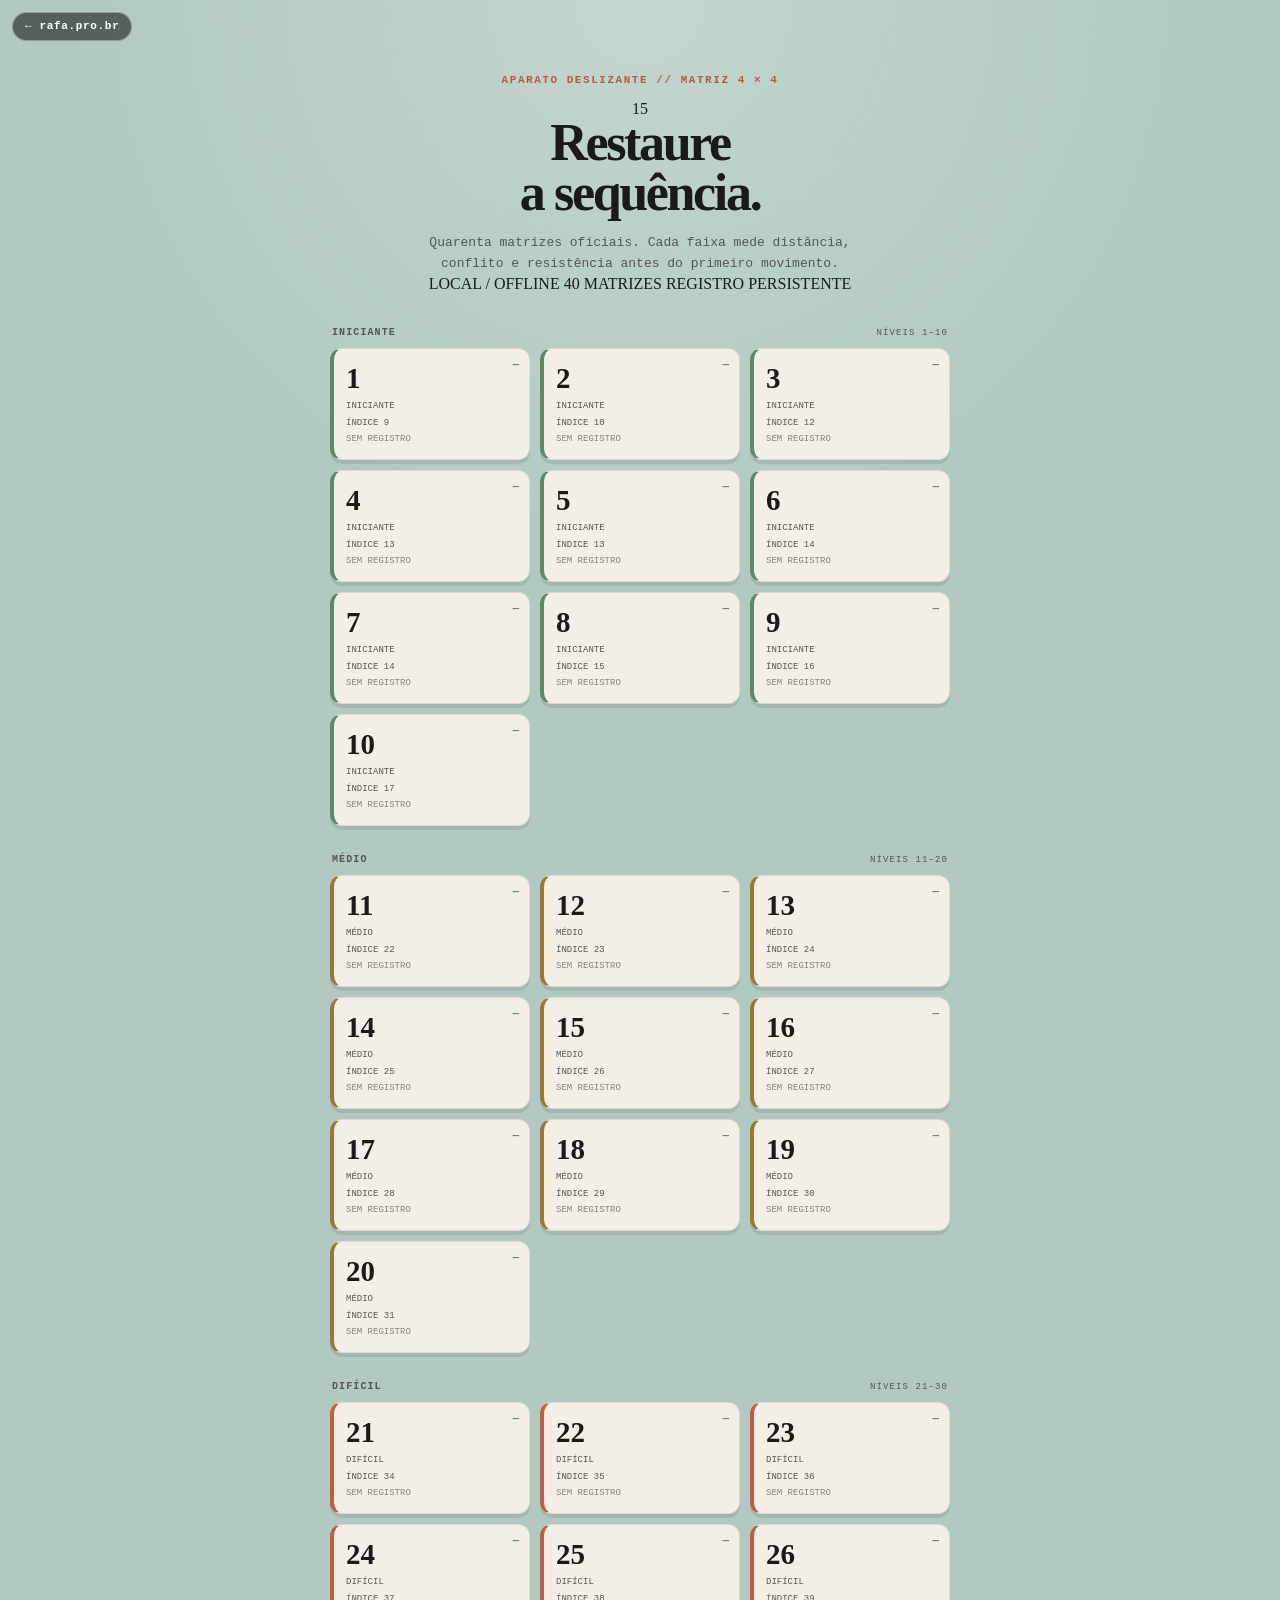
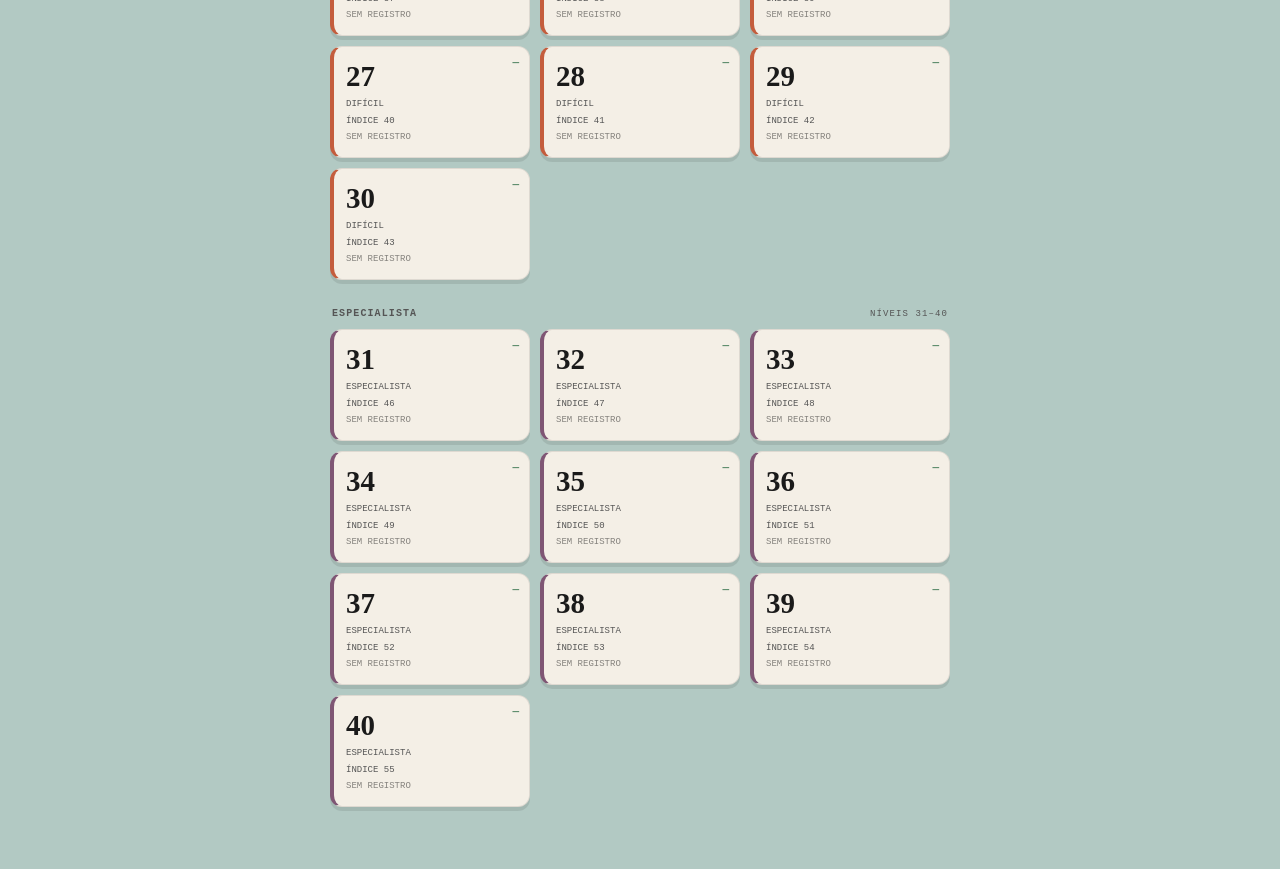
==== index.html @ 6c317d8b "feat: reframe dirlizanu as an editorial sliding apparatus" ====
<!doctype html>
<html lang="pt-BR">
<head>
  <meta charset="utf-8">
  <meta name="viewport" content="width=device-width, initial-scale=1, viewport-fit=cover">
  <meta name="theme-color" content="#171a1d">
  <meta name="description" content="Dirlizanu: aparato editorial de quebra-cabeça com 40 matrizes calibradas.">
  <meta name="apple-mobile-web-app-capable" content="yes">
  <meta name="apple-mobile-web-app-status-bar-style" content="black-translucent">
  <meta name="apple-mobile-web-app-title" content="dirlizanu">
  <link rel="manifest" href="manifest.json">
  <link rel="apple-touch-icon" sizes="180x180" href="icon-terra.png">
  <link rel="stylesheet" href="design-system/rafamass-blueprint.css">
  <link rel="stylesheet" href="styles.css">
  <title>dirlizanu — Aparato deslizante</title>
  <script data-goatcounter="https://dirlizanu.goatcounter.com/count" async src="//gc.zgo.at/count.js"></script>
</head>
<body data-rm-blueprint>
  <a class="site-return rm-command" href="https://rafa.pro.br/" aria-label="Voltar para rafa.pro.br">← rafa.pro.br</a>

  <section id="screen-select" class="screen active" aria-hidden="false">
    <main class="select-shell">
      <header class="select-header">
        <span class="product-kicker">Aparato deslizante // matriz 4 × 4</span>
        <div class="select-title-lockup">
          <span class="select-index" aria-hidden="true">15</span>
          <h1>Restaure<br>a sequência.</h1>
        </div>
        <p>Quarenta matrizes oficiais. Cada faixa mede distância, conflito e resistência antes do primeiro movimento.</p>
        <div class="select-meta rm-meta-strip" aria-hidden="true">
          <span>LOCAL / OFFLINE</span>
          <span>40 MATRIZES</span>
          <span>REGISTRO PERSISTENTE</span>
        </div>
      </header>
      <div id="levelsGrid" aria-label="Seleção de níveis"></div>
    </main>
  </section>

  <section id="screen-game" class="screen" aria-hidden="true">
    <main class="game-shell">
      <header class="game-topbar rm-meta-strip">
        <button class="button button-quiet rm-command" id="btnBack" type="button">← Níveis</button>

        <div class="game-identification">
          <strong id="gameLevel">Nível 1 de 40</strong>
          <span id="gameDifficulty" class="game-difficulty easy">★☆☆☆ Iniciante</span>
          <small id="gameMatrix">Matriz oficial</small>
        </div>

        <div class="game-stats" aria-label="Estatísticas">
          <div class="stat">
            <span id="statMoves">0</span>
            <small>Movimentos</small>
          </div>
          <div class="stat">
            <span id="statTime">0:00</span>
            <small>Tempo</small>
          </div>
        </div>
      </header>

      <section class="machine rm-surface" aria-label="Aparato de jogo">
        <header class="machine-head">
          <div>
            <span class="machine-kicker">Unidade móvel // sequência numérica</span>
            <strong>Campo de montagem</strong>
          </div>
          <div class="machine-register" aria-hidden="true">SÉRIE D-15<br>ENCAIXES 16<br>ESTADO ATIVO</div>
        </header>

        <div class="board-area" id="boardArea">
          <div class="board-shell" id="boardShell">
            <div class="board" id="board" role="grid" aria-label="Quebra-cabeça de quinze peças"></div>
          </div>
        </div>

        <footer class="machine-foot" aria-hidden="true">
          <span>Arraste uma linha alinhada ao vazio.</span>
          <span>Precisão antes do impacto.</span>
        </footer>
      </section>

      <footer class="game-footer">
        <button class="button rm-command" id="btnRestart" type="button" data-command="CMD 01">Reiniciar</button>
        <button class="button button-primary rm-command" id="btnShuffle" type="button" data-command="CMD 02">Nova matriz</button>
        <button class="button sound-toggle rm-command" id="soundToggle" type="button" aria-pressed="true" data-command="AUDIO">Som: ligado</button>
      </footer>

      <p class="game-hint">Clique, arraste a fileira ou use as setas. A matriz livre não altera recordes oficiais.</p>
      <div id="gameLive" class="sr-only" aria-live="polite"></div>
    </main>
  </section>

  <section id="screen-win" class="screen" aria-hidden="true">
    <main class="win-shell rm-dossier">
      <span class="product-kicker">Dossiê de conclusão // registro validado</span>
      <div class="win-heading">
        <div class="win-mark rm-key rm-key-signal" aria-hidden="true">15</div>
        <h2 id="winLevel">Nível restaurado</h2>
      </div>

      <div class="win-stats rm-meta-strip">
        <div>
          <strong id="winMoves">0</strong>
          <span>Movimentos</span>
        </div>
        <div>
          <strong id="winTime">0:00</strong>
          <span>Tempo</span>
        </div>
      </div>

      <p id="winRecord" class="win-record"></p>

      <div class="win-actions">
        <button class="button button-primary rm-command" id="btnNext" type="button">Próximo nível</button>
        <button class="button rm-command" id="btnReplay" type="button">Jogar novamente</button>
        <button class="button rm-command" id="btnMenu" type="button">Menu de níveis</button>
      </div>

      <aside class="win-breakout" aria-hidden="true">
        <small>SEQUÊNCIA</small>
        <strong>OK</strong>
        <span>Todos os encaixes responderam.</span>
      </aside>
    </main>
  </section>

  <script src="levels.js"></script>
  <script src="game.js"></script>
</body>
</html>
---- styles.css ----
*,*::before,*::after{box-sizing:border-box}:root{--bg:#b2c9c3;--surface:#f4efe6;--text:#1a1a1a;--muted:#555;--accent:#d97757;--accent-deep:#b65b3d;--easy:#5a8a6a;--medium:#9b772f;--hard:#c45d3d;--expert:#7f5674;--board:#52665f;--radius:12px;--motion:190ms}html{min-height:100%;background:var(--bg)}body{min-height:100%;margin:0;color:var(--text);background:radial-gradient(circle at 50% 0,rgba(255,255,255,.22),transparent 36rem),var(--bg);font-family:Georgia,"Times New Roman",serif;-webkit-font-smoothing:antialiased;overflow-x:hidden}button{color:inherit;font:inherit}button:focus-visible,a:focus-visible{outline:3px solid #111;outline-offset:3px}.site-return{position:fixed;top:max(12px,env(safe-area-inset-top));left:max(12px,env(safe-area-inset-left));z-index:50;padding:8px 12px;color:#fff;background:rgba(0,0,0,.52);border:1px solid rgba(255,255,255,.35);border-radius:999px;font:700 11px/1 "Courier New",monospace;letter-spacing:.06em;text-decoration:none}.screen{display:none;min-height:100vh}.screen.active{display:block}.select-shell,.game-shell,.win-shell{width:min(100% - 28px,620px);margin:0 auto;padding:max(74px,calc(env(safe-area-inset-top) + 62px)) 0 max(34px,env(safe-area-inset-bottom))}.select-header{margin-bottom:34px;text-align:center}.product-kicker,.section-label,.level-name,.level-score,.level-best,.game-difficulty,.game-identification small,.stat small,.button,.game-hint,.win-record,.win-stats span{font-family:"Courier New",Courier,monospace}.product-kicker{display:block;margin-bottom:14px;color:var(--accent-deep);font-size:11px;font-weight:700;letter-spacing:.14em;text-transform:uppercase}.select-header h1{margin:0 0 14px;font-size:clamp(34px,8vw,52px);line-height:.96;letter-spacing:-.045em}.select-header p{max-width:440px;margin:0 auto;color:var(--muted);font:13px/1.65 "Courier New",monospace}.tier-group{margin-bottom:28px}.section-label{display:flex;align-items:baseline;justify-content:space-between;gap:16px;margin-bottom:10px;padding:0 2px;color:var(--muted);font-size:10px;font-weight:700;letter-spacing:.11em;text-transform:uppercase}.section-label small{font-size:9px;font-weight:400}.levels-grid{display:grid;grid-template-columns:repeat(3,minmax(0,1fr));gap:10px}.level-card{position:relative;min-width:0;min-height:112px;padding:14px 12px 12px;overflow:hidden;border:1px solid rgba(0,0,0,.09);border-left:4px solid var(--accent);border-radius:var(--radius);color:var(--text);background:var(--surface);box-shadow:0 4px 0 rgba(0,0,0,.09);cursor:pointer;text-align:left;transition:transform 120ms ease,box-shadow 120ms ease}.level-card:active{transform:translateY(3px);box-shadow:0 1px 0 rgba(0,0,0,.09)}.level-card.easy{border-left-color:var(--easy)}.level-card.medium{border-left-color:var(--medium)}.level-card.hard{border-left-color:var(--hard)}.level-card.expert{border-left-color:var(--expert)}.level-status{position:absolute;top:10px;right:10px;color:var(--easy);font:700 11px/1 "Courier New",monospace}.level-number{display:block;margin-bottom:7px;font-size:29px;font-weight:700;line-height:1}.level-name,.level-score,.level-best{display:block;overflow:hidden;color:var(--muted);font-size:9px;line-height:1.4;text-overflow:ellipsis;text-transform:uppercase;white-space:nowrap}.level-score{margin-top:5px}.level-best{margin-top:3px;color:rgba(0,0,0,.46)}.game-shell{width:min(100% - 22px,650px)}.game-topbar{display:grid;grid-template-columns:auto minmax(0,1fr) auto;align-items:center;gap:12px;margin-bottom:18px}.game-identification{min-width:0}.game-identification strong,.game-identification span,.game-identification small{display:block}.game-identification strong{font-size:17px}.game-difficulty{margin-top:4px;font-size:10px}.game-difficulty.easy{color:var(--easy)}.game-difficulty.medium{color:var(--medium)}.game-difficulty.hard{color:var(--hard)}.game-difficulty.expert{color:var(--expert)}.game-identification small{margin-top:4px;overflow:hidden;color:var(--muted);font-size:8px;text-overflow:ellipsis;text-transform:uppercase;white-space:nowrap}.game-stats{display:flex;gap:7px}.stat{min-width:66px;padding:8px 10px;border:1px solid rgba(0,0,0,.09);border-radius:9px;background:var(--surface);text-align:center}.stat>span{display:block;font-size:19px;font-weight:700;font-variant-numeric:tabular-nums}.stat small{display:block;margin-top:2px;color:var(--muted);font-size:7px;text-transform:uppercase}.board-area{display:grid;width:100%;place-items:center}.board-shell{max-width:100%;padding:10px;border:1px solid rgba(0,0,0,.18);border-radius:18px;background:var(--board);box-shadow:0 12px 26px rgba(0,0,0,.22),inset 0 1px 0 rgba(255,255,255,.15)}.board{position:relative;overflow:hidden;border-radius:12px;background:rgba(0,0,0,.17);touch-action:none}.slots-layer,.tiles-layer{position:absolute;inset:0}.slot,.tile{position:absolute;top:0;left:0}.slot{border:1px solid rgba(255,255,255,.07);border-radius:9px;background:rgba(0,0,0,.18);box-shadow:inset 0 5px 9px rgba(0,0,0,.24)}.tile{display:grid;padding:0;place-items:center;border:1px solid rgba(0,0,0,.14);border-radius:9px;color:var(--text);background:linear-gradient(180deg,rgba(255,255,255,.54),transparent 42%),var(--surface);box-shadow:inset 0 2px 0 rgba(255,255,255,.8),inset 0 -4px 0 rgba(0,0,0,.12),0 5px 0 #c9c0af,0 9px 13px rgba(0,0,0,.25);cursor:grab;font-weight:700;transition:transform var(--motion) cubic-bezier(.22,.72,.22,1),box-shadow 90ms ease;will-change:transform;contain:layout paint style}.tile.hero-tile{color:#fff;background:linear-gradient(180deg,rgba(255,255,255,.26),transparent 42%),var(--accent);box-shadow:inset 0 2px 0 rgba(255,255,255,.35),inset 0 -4px 0 rgba(0,0,0,.13),0 5px 0 var(--accent-deep),0 9px 13px rgba(0,0,0,.25)}.tile-registration{display:none}.tile-number{pointer-events:none}.tile.key-down{box-shadow:inset 0 2px 4px rgba(0,0,0,.12),0 2px 0 #c9c0af,0 4px 7px rgba(0,0,0,.2)}.tile.dragging{z-index:5;cursor:grabbing;transition:none}.board.no-motion .tile{transition:none!important}.game-footer{display:grid;grid-template-columns:1fr 1fr auto;gap:9px;margin-top:24px}.button{min-height:47px;padding:10px 14px;border:1px solid rgba(0,0,0,.14);border-radius:var(--radius);color:var(--text);background:var(--surface);box-shadow:0 4px 0 rgba(0,0,0,.12);cursor:pointer;font-size:11px;font-weight:700;text-transform:uppercase;transition:transform 90ms ease,box-shadow 90ms ease}.button:active{transform:translateY(3px);box-shadow:0 1px 0 rgba(0,0,0,.12)}.button-primary{color:#fff;border-color:transparent;background:var(--accent)}.button-quiet{min-height:42px}.sound-toggle{min-width:112px}.sound-toggle.off{color:var(--muted)}.game-hint{max-width:520px;margin:14px auto 0;color:var(--muted);font-size:10px;line-height:1.55;text-align:center}.win-shell{max-width:470px;text-align:center}.win-mark{display:grid;width:94px;height:94px;margin:0 auto 22px;place-items:center;border-radius:24px;color:#fff;background:var(--accent);box-shadow:0 8px 0 var(--accent-deep);font-size:42px;font-weight:700}.win-shell h2{margin:0 0 26px;font-size:clamp(30px,7vw,44px)}.win-stats{display:grid;grid-template-columns:1fr 1fr;gap:10px}.win-stats>div{padding:20px;border:1px solid rgba(0,0,0,.1);border-radius:var(--radius);background:var(--surface)}.win-stats strong,.win-stats span{display:block}.win-stats strong{color:var(--accent-deep);font-size:34px;font-variant-numeric:tabular-nums}.win-stats span{margin-top:4px;color:var(--muted);font-size:9px;text-transform:uppercase}.win-record{min-height:20px;margin:18px 0 24px;color:var(--easy);font-size:11px}.win-actions{display:grid;gap:9px}.sr-only{position:absolute;width:1px;height:1px;padding:0;overflow:hidden;border:0;clip:rect(0,0,0,0);white-space:nowrap}@media (hover:hover){.level-card:hover{transform:translateY(-2px);box-shadow:0 7px 14px rgba(0,0,0,.12)}}@media (max-width:520px){.select-shell,.game-shell,.win-shell{width:min(100% - 20px,620px)}.levels-grid{grid-template-columns:repeat(2,minmax(0,1fr))}.game-topbar{grid-template-columns:auto minmax(0,1fr)}.game-stats{grid-column:1/-1;justify-content:end}.game-footer{grid-template-columns:1fr 1fr}.sound-toggle{grid-column:1/-1}}@media (max-width:360px){.level-card{min-height:104px}.button{padding-inline:9px;font-size:10px}}@media (prefers-reduced-motion:reduce){*,*::before,*::after{scroll-behavior:auto!important;transition-duration:.01ms!important;animation-duration:.01ms!important;animation-iteration-count:1!important}}
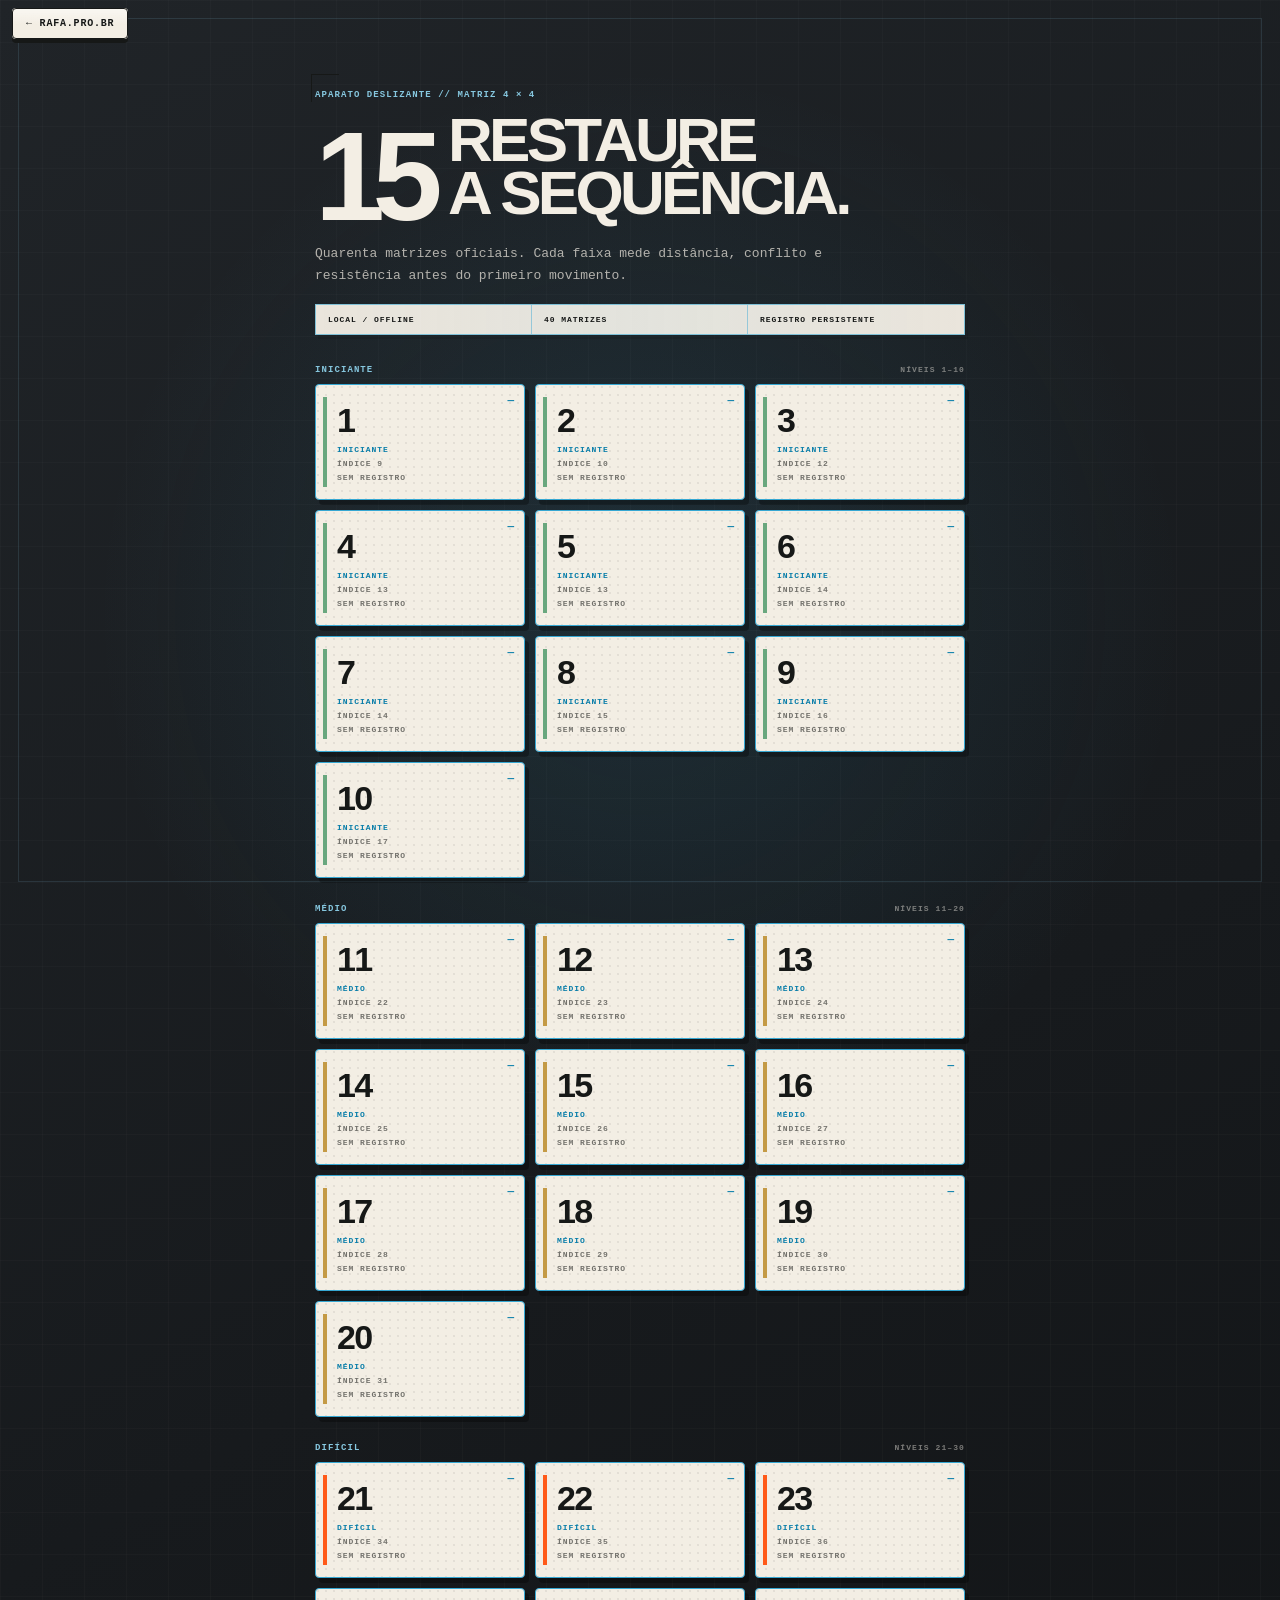
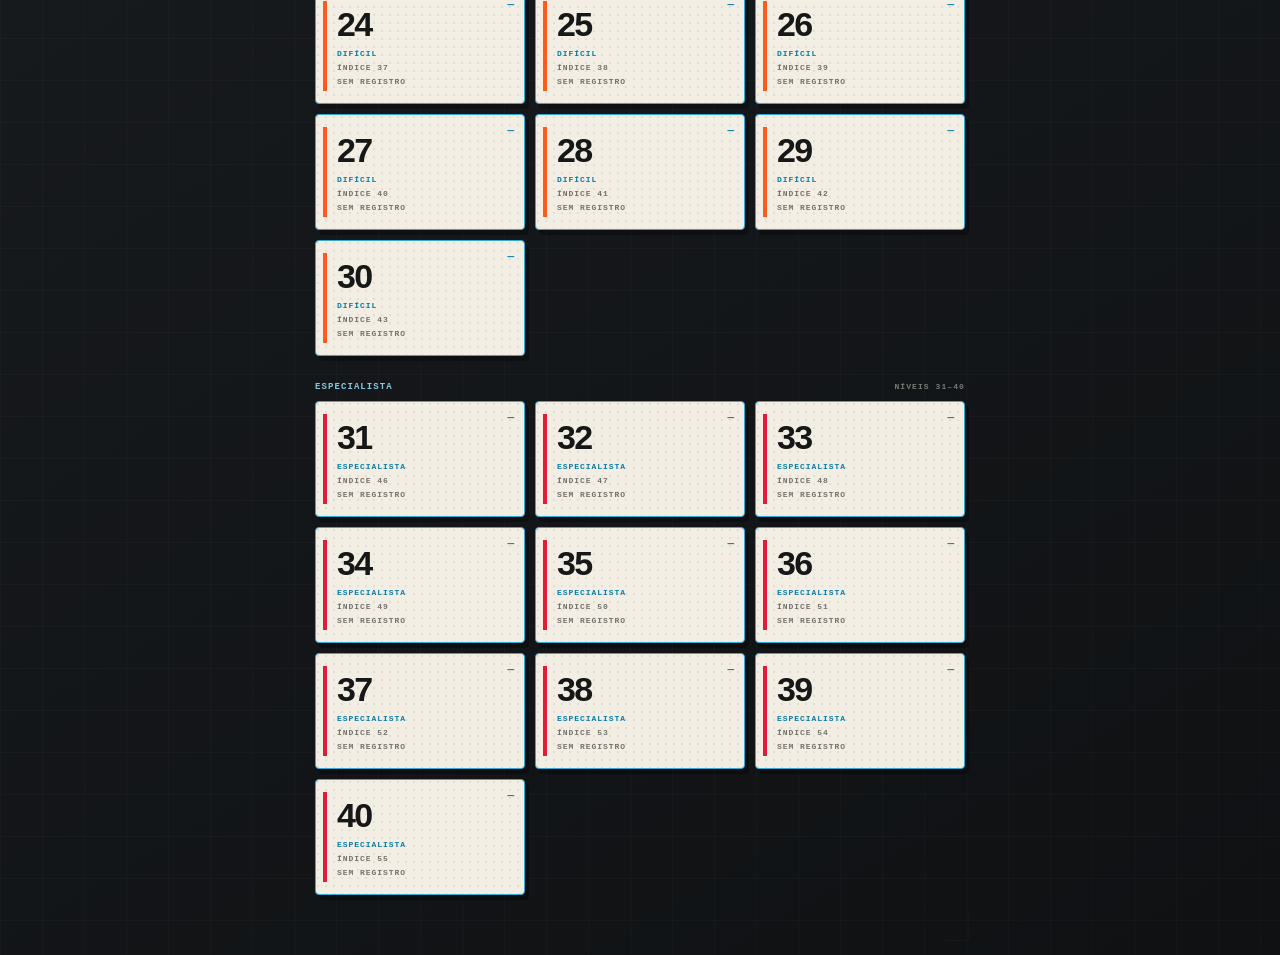
==== commit fc607aac: "style: load final refinement layer and mark signal actions" ====
--- a/index.html
+++ b/index.html
@@ -12,6 +12,7 @@
   <link rel="apple-touch-icon" sizes="180x180" href="icon-terra.png">
   <link rel="stylesheet" href="design-system/rafamass-blueprint.css">
   <link rel="stylesheet" href="styles.css">
+  <link rel="stylesheet" href="refinement.css">
   <title>dirlizanu — Aparato deslizante</title>
   <script data-goatcounter="https://dirlizanu.goatcounter.com/count" async src="//gc.zgo.at/count.js"></script>
 </head>
@@ -83,7 +84,7 @@
 
       <footer class="game-footer">
         <button class="button rm-command" id="btnRestart" type="button" data-command="CMD 01">Reiniciar</button>
-        <button class="button button-primary rm-command" id="btnShuffle" type="button" data-command="CMD 02">Nova matriz</button>
+        <button class="button button-primary rm-command rm-signal" id="btnShuffle" type="button" data-command="CMD 02">Nova matriz</button>
         <button class="button sound-toggle rm-command" id="soundToggle" type="button" aria-pressed="true" data-command="AUDIO">Som: ligado</button>
       </footer>
 
@@ -114,7 +115,7 @@
       <p id="winRecord" class="win-record"></p>
 
       <div class="win-actions">
-        <button class="button button-primary rm-command" id="btnNext" type="button">Próximo nível</button>
+        <button class="button button-primary rm-command rm-signal" id="btnNext" type="button">Próximo nível</button>
         <button class="button rm-command" id="btnReplay" type="button">Jogar novamente</button>
         <button class="button rm-command" id="btnMenu" type="button">Menu de níveis</button>
       </div>
--- a/design-system/rafamass-blueprint.css
+++ b/design-system/rafamass-blueprint.css
@@ -0,0 +1,210 @@
+/*
+ * RafaMass Blueprint System
+ * Version 1.0.0
+ * MIT License
+ *
+ * Apply data-rm-blueprint to a containing element, then use the rm-* classes.
+ * No external fonts, images, JavaScript or global reset are required.
+ */
+
+[data-rm-blueprint] {
+  --rm-stage: #171a1d;
+  --rm-stage-deep: #0f1113;
+  --rm-paper: #f3eee4;
+  --rm-paper-high: #fbf8f1;
+  --rm-paper-deep: #e5dccd;
+  --rm-ink: #161817;
+  --rm-ink-soft: rgba(22, 24, 23, .66);
+  --rm-cyan: #86c7df;
+  --rm-cyan-strong: #36a7d2;
+  --rm-cyan-pale: #d8f0f8;
+  --rm-cyan-grid: rgba(34, 132, 172, .15);
+  --rm-vermilion: #ff5a19;
+  --rm-vermilion-deep: #cf3d0a;
+  --rm-red: #e31b36;
+  --rm-line-soft: rgba(22, 24, 23, .18);
+  --rm-line-mid: rgba(22, 24, 23, .42);
+  --rm-line-hard: #161817;
+  --rm-shadow-sm: 3px 4px 0 rgba(22, 24, 23, .22);
+  --rm-shadow-md: 7px 9px 0 rgba(22, 24, 23, .24);
+  --rm-shadow-stage: 0 30px 65px rgba(0, 0, 0, .42);
+  --rm-radius-object: clamp(14px, 4.2vw, 24px);
+  --rm-radius-key: clamp(8px, 2.6vw, 15px);
+  --rm-radius-control: 4px;
+  --rm-font-display: Arial, Helvetica, sans-serif;
+  --rm-font-editorial: Georgia, "Times New Roman", serif;
+  --rm-font-technical: "Courier New", Courier, monospace;
+  --rm-motion-fast: 90ms;
+  --rm-motion-slide: 190ms;
+  --rm-motion-reveal: 340ms;
+  --rm-impact-ease: cubic-bezier(.2, .8, .2, 1);
+  color: var(--rm-ink);
+  font-family: var(--rm-font-display);
+}
+
+[data-rm-blueprint],
+[data-rm-blueprint] *,
+[data-rm-blueprint] *::before,
+[data-rm-blueprint] *::after {
+  box-sizing: border-box;
+}
+
+[data-rm-blueprint] :focus-visible {
+  outline: 3px solid var(--rm-cyan-pale);
+  outline-offset: 3px;
+}
+
+[data-rm-blueprint] .rm-surface {
+  position: relative;
+  color: var(--rm-ink);
+  border: 2px solid var(--rm-cyan-strong);
+  border-radius: var(--rm-radius-object);
+  background:
+    radial-gradient(circle at 2px 2px, rgba(22, 24, 23, .075) 1px, transparent 1.2px) 0 0 / 9px 9px,
+    linear-gradient(90deg, rgba(255,255,255,.27), transparent 32%),
+    var(--rm-paper);
+  box-shadow:
+    var(--rm-shadow-md),
+    var(--rm-shadow-stage),
+    inset 0 1px rgba(255,255,255,.75);
+}
+
+[data-rm-blueprint] .rm-surface::before {
+  content: "";
+  position: absolute;
+  inset: 8px;
+  border: 1px solid rgba(54, 167, 210, .32);
+  border-radius: calc(var(--rm-radius-object) - 7px);
+  pointer-events: none;
+}
+
+[data-rm-blueprint] .rm-meta-strip {
+  border: 1px solid rgba(54, 167, 210, .58);
+  background:
+    linear-gradient(90deg, transparent, rgba(134, 199, 223, .08), transparent),
+    rgba(243, 238, 228, .96);
+  box-shadow: var(--rm-shadow-sm);
+}
+
+[data-rm-blueprint] .rm-command {
+  position: relative;
+  border: 1px solid var(--rm-ink);
+  border-radius: var(--rm-radius-control);
+  color: var(--rm-ink);
+  background:
+    linear-gradient(180deg, rgba(255,255,255,.5), transparent 55%),
+    var(--rm-paper);
+  box-shadow: 0 4px 0 var(--rm-ink);
+  font-family: var(--rm-font-technical);
+  font-weight: 700;
+  letter-spacing: .08em;
+  text-transform: uppercase;
+  transition:
+    transform var(--rm-motion-fast) ease,
+    box-shadow var(--rm-motion-fast) ease,
+    background var(--rm-motion-fast) ease;
+}
+
+[data-rm-blueprint] .rm-command:hover {
+  background:
+    linear-gradient(180deg, rgba(255,255,255,.65), transparent 55%),
+    var(--rm-paper-high);
+}
+
+[data-rm-blueprint] .rm-command:active {
+  transform: translateY(3px);
+  box-shadow: 0 1px 0 var(--rm-ink);
+}
+
+[data-rm-blueprint] .rm-command[aria-pressed="false"] {
+  color: rgba(22, 24, 23, .62);
+  background:
+    repeating-linear-gradient(135deg, transparent 0 5px, rgba(22,24,23,.045) 5px 6px),
+    var(--rm-paper-deep);
+}
+
+[data-rm-blueprint] .rm-key {
+  display: grid;
+  place-items: center;
+  border: 1px solid rgba(22, 24, 23, .38);
+  border-radius: var(--rm-radius-key);
+  color: var(--rm-ink);
+  background:
+    radial-gradient(circle at 34% 18%, rgba(255,255,255,.82), transparent 40%),
+    linear-gradient(145deg, var(--rm-paper-high), var(--rm-paper-deep));
+  box-shadow:
+    inset 2px 2px 2px rgba(255,255,255,.82),
+    inset -2px -4px 8px rgba(22,24,23,.08),
+    0 6px 0 #bcb3a5,
+    0 10px 14px rgba(22,24,23,.23);
+}
+
+[data-rm-blueprint] .rm-key-signal {
+  color: #fff8f1;
+  background:
+    radial-gradient(circle at 34% 18%, rgba(255,255,255,.32), transparent 40%),
+    linear-gradient(145deg, #ff6a2c, var(--rm-vermilion));
+  box-shadow:
+    inset 2px 2px 2px rgba(255,255,255,.32),
+    inset -2px -4px 8px rgba(92,20,0,.11),
+    0 6px 0 var(--rm-vermilion-deep),
+    0 10px 14px rgba(92,20,0,.26);
+}
+
+[data-rm-blueprint] .rm-dossier {
+  position: relative;
+  border: 3px solid var(--rm-ink);
+  color: var(--rm-ink);
+  background:
+    radial-gradient(circle at 2px 2px, rgba(22,24,23,.075) 1px, transparent 1.2px) 0 0 / 9px 9px,
+    var(--rm-paper);
+  box-shadow: var(--rm-shadow-md);
+}
+
+[data-rm-blueprint] .rm-dossier::before {
+  content: "";
+  position: absolute;
+  top: 0;
+  bottom: 0;
+  left: 18px;
+  border-left: 2px dashed rgba(22, 24, 23, .52);
+  pointer-events: none;
+}
+
+[data-rm-blueprint] .rm-blueprint-grid {
+  background:
+    repeating-linear-gradient(0deg, transparent 0 35px, rgba(54,167,210,.13) 35px 36px),
+    repeating-linear-gradient(90deg, transparent 0 35px, rgba(54,167,210,.11) 35px 36px),
+    var(--rm-paper);
+}
+
+[data-rm-blueprint] .rm-kicker {
+  color: #087da9;
+  font-family: var(--rm-font-technical);
+  font-size: .68rem;
+  font-weight: 700;
+  letter-spacing: .14em;
+  text-transform: uppercase;
+}
+
+[data-rm-blueprint] .rm-rule {
+  height: 4px;
+  border: 0;
+  background: var(--rm-ink);
+}
+
+[data-rm-blueprint] .rm-signal {
+  color: #fff;
+  background: var(--rm-vermilion);
+}
+
+@media (prefers-reduced-motion: reduce) {
+  [data-rm-blueprint] *,
+  [data-rm-blueprint] *::before,
+  [data-rm-blueprint] *::after {
+    scroll-behavior: auto !important;
+    transition-duration: .01ms !important;
+    animation-duration: .01ms !important;
+    animation-iteration-count: 1 !important;
+  }
+}
--- a/styles.css
+++ b/styles.css
@@ -1 +1 @@
-*,*::before,*::after{box-sizing:border-box}:root{--bg:#b2c9c3;--surface:#f4efe6;--text:#1a1a1a;--muted:#555;--accent:#d97757;--accent-deep:#b65b3d;--easy:#5a8a6a;--medium:#9b772f;--hard:#c45d3d;--expert:#7f5674;--board:#52665f;--radius:12px;--motion:190ms}html{min-height:100%;background:var(--bg)}body{min-height:100%;margin:0;color:var(--text);background:radial-gradient(circle at 50% 0,rgba(255,255,255,.22),transparent 36rem),var(--bg);font-family:Georgia,"Times New Roman",serif;-webkit-font-smoothing:antialiased;overflow-x:hidden}button{color:inherit;font:inherit}button:focus-visible,a:focus-visible{outline:3px solid #111;outline-offset:3px}.site-return{position:fixed;top:max(12px,env(safe-area-inset-top));left:max(12px,env(safe-area-inset-left));z-index:50;padding:8px 12px;color:#fff;background:rgba(0,0,0,.52);border:1px solid rgba(255,255,255,.35);border-radius:999px;font:700 11px/1 "Courier New",monospace;letter-spacing:.06em;text-decoration:none}.screen{display:none;min-height:100vh}.screen.active{display:block}.select-shell,.game-shell,.win-shell{width:min(100% - 28px,620px);margin:0 auto;padding:max(74px,calc(env(safe-area-inset-top) + 62px)) 0 max(34px,env(safe-area-inset-bottom))}.select-header{margin-bottom:34px;text-align:center}.product-kicker,.section-label,.level-name,.level-score,.level-best,.game-difficulty,.game-identification small,.stat small,.button,.game-hint,.win-record,.win-stats span{font-family:"Courier New",Courier,monospace}.product-kicker{display:block;margin-bottom:14px;color:var(--accent-deep);font-size:11px;font-weight:700;letter-spacing:.14em;text-transform:uppercase}.select-header h1{margin:0 0 14px;font-size:clamp(34px,8vw,52px);line-height:.96;letter-spacing:-.045em}.select-header p{max-width:440px;margin:0 auto;color:var(--muted);font:13px/1.65 "Courier New",monospace}.tier-group{margin-bottom:28px}.section-label{display:flex;align-items:baseline;justify-content:space-between;gap:16px;margin-bottom:10px;padding:0 2px;color:var(--muted);font-size:10px;font-weight:700;letter-spacing:.11em;text-transform:uppercase}.section-label small{font-size:9px;font-weight:400}.levels-grid{display:grid;grid-template-columns:repeat(3,minmax(0,1fr));gap:10px}.level-card{position:relative;min-width:0;min-height:112px;padding:14px 12px 12px;overflow:hidden;border:1px solid rgba(0,0,0,.09);border-left:4px solid var(--accent);border-radius:var(--radius);color:var(--text);background:var(--surface);box-shadow:0 4px 0 rgba(0,0,0,.09);cursor:pointer;text-align:left;transition:transform 120ms ease,box-shadow 120ms ease}.level-card:active{transform:translateY(3px);box-shadow:0 1px 0 rgba(0,0,0,.09)}.level-card.easy{border-left-color:var(--easy)}.level-card.medium{border-left-color:var(--medium)}.level-card.hard{border-left-color:var(--hard)}.level-card.expert{border-left-color:var(--expert)}.level-status{position:absolute;top:10px;right:10px;color:var(--easy);font:700 11px/1 "Courier New",monospace}.level-number{display:block;margin-bottom:7px;font-size:29px;font-weight:700;line-height:1}.level-name,.level-score,.level-best{display:block;overflow:hidden;color:var(--muted);font-size:9px;line-height:1.4;text-overflow:ellipsis;text-transform:uppercase;white-space:nowrap}.level-score{margin-top:5px}.level-best{margin-top:3px;color:rgba(0,0,0,.46)}.game-shell{width:min(100% - 22px,650px)}.game-topbar{display:grid;grid-template-columns:auto minmax(0,1fr) auto;align-items:center;gap:12px;margin-bottom:18px}.game-identification{min-width:0}.game-identification strong,.game-identification span,.game-identification small{display:block}.game-identification strong{font-size:17px}.game-difficulty{margin-top:4px;font-size:10px}.game-difficulty.easy{color:var(--easy)}.game-difficulty.medium{color:var(--medium)}.game-difficulty.hard{color:var(--hard)}.game-difficulty.expert{color:var(--expert)}.game-identification small{margin-top:4px;overflow:hidden;color:var(--muted);font-size:8px;text-overflow:ellipsis;text-transform:uppercase;white-space:nowrap}.game-stats{display:flex;gap:7px}.stat{min-width:66px;padding:8px 10px;border:1px solid rgba(0,0,0,.09);border-radius:9px;background:var(--surface);text-align:center}.stat>span{display:block;font-size:19px;font-weight:700;font-variant-numeric:tabular-nums}.stat small{display:block;margin-top:2px;color:var(--muted);font-size:7px;text-transform:uppercase}.board-area{display:grid;width:100%;place-items:center}.board-shell{max-width:100%;padding:10px;border:1px solid rgba(0,0,0,.18);border-radius:18px;background:var(--board);box-shadow:0 12px 26px rgba(0,0,0,.22),inset 0 1px 0 rgba(255,255,255,.15)}.board{position:relative;overflow:hidden;border-radius:12px;background:rgba(0,0,0,.17);touch-action:none}.slots-layer,.tiles-layer{position:absolute;inset:0}.slot,.tile{position:absolute;top:0;left:0}.slot{border:1px solid rgba(255,255,255,.07);border-radius:9px;background:rgba(0,0,0,.18);box-shadow:inset 0 5px 9px rgba(0,0,0,.24)}.tile{display:grid;padding:0;place-items:center;border:1px solid rgba(0,0,0,.14);border-radius:9px;color:var(--text);background:linear-gradient(180deg,rgba(255,255,255,.54),transparent 42%),var(--surface);box-shadow:inset 0 2px 0 rgba(255,255,255,.8),inset 0 -4px 0 rgba(0,0,0,.12),0 5px 0 #c9c0af,0 9px 13px rgba(0,0,0,.25);cursor:grab;font-weight:700;transition:transform var(--motion) cubic-bezier(.22,.72,.22,1),box-shadow 90ms ease;will-change:transform;contain:layout paint style}.tile.hero-tile{color:#fff;background:linear-gradient(180deg,rgba(255,255,255,.26),transparent 42%),var(--accent);box-shadow:inset 0 2px 0 rgba(255,255,255,.35),inset 0 -4px 0 rgba(0,0,0,.13),0 5px 0 var(--accent-deep),0 9px 13px rgba(0,0,0,.25)}.tile-registration{display:none}.tile-number{pointer-events:none}.tile.key-down{box-shadow:inset 0 2px 4px rgba(0,0,0,.12),0 2px 0 #c9c0af,0 4px 7px rgba(0,0,0,.2)}.tile.dragging{z-index:5;cursor:grabbing;transition:none}.board.no-motion .tile{transition:none!important}.game-footer{display:grid;grid-template-columns:1fr 1fr auto;gap:9px;margin-top:24px}.button{min-height:47px;padding:10px 14px;border:1px solid rgba(0,0,0,.14);border-radius:var(--radius);color:var(--text);background:var(--surface);box-shadow:0 4px 0 rgba(0,0,0,.12);cursor:pointer;font-size:11px;font-weight:700;text-transform:uppercase;transition:transform 90ms ease,box-shadow 90ms ease}.button:active{transform:translateY(3px);box-shadow:0 1px 0 rgba(0,0,0,.12)}.button-primary{color:#fff;border-color:transparent;background:var(--accent)}.button-quiet{min-height:42px}.sound-toggle{min-width:112px}.sound-toggle.off{color:var(--muted)}.game-hint{max-width:520px;margin:14px auto 0;color:var(--muted);font-size:10px;line-height:1.55;text-align:center}.win-shell{max-width:470px;text-align:center}.win-mark{display:grid;width:94px;height:94px;margin:0 auto 22px;place-items:center;border-radius:24px;color:#fff;background:var(--accent);box-shadow:0 8px 0 var(--accent-deep);font-size:42px;font-weight:700}.win-shell h2{margin:0 0 26px;font-size:clamp(30px,7vw,44px)}.win-stats{display:grid;grid-template-columns:1fr 1fr;gap:10px}.win-stats>div{padding:20px;border:1px solid rgba(0,0,0,.1);border-radius:var(--radius);background:var(--surface)}.win-stats strong,.win-stats span{display:block}.win-stats strong{color:var(--accent-deep);font-size:34px;font-variant-numeric:tabular-nums}.win-stats span{margin-top:4px;color:var(--muted);font-size:9px;text-transform:uppercase}.win-record{min-height:20px;margin:18px 0 24px;color:var(--easy);font-size:11px}.win-actions{display:grid;gap:9px}.sr-only{position:absolute;width:1px;height:1px;padding:0;overflow:hidden;border:0;clip:rect(0,0,0,0);white-space:nowrap}@media (hover:hover){.level-card:hover{transform:translateY(-2px);box-shadow:0 7px 14px rgba(0,0,0,.12)}}@media (max-width:520px){.select-shell,.game-shell,.win-shell{width:min(100% - 20px,620px)}.levels-grid{grid-template-columns:repeat(2,minmax(0,1fr))}.game-topbar{grid-template-columns:auto minmax(0,1fr)}.game-stats{grid-column:1/-1;justify-content:end}.game-footer{grid-template-columns:1fr 1fr}.sound-toggle{grid-column:1/-1}}@media (max-width:360px){.level-card{min-height:104px}.button{padding-inline:9px;font-size:10px}}@media (prefers-reduced-motion:reduce){*,*::before,*::after{scroll-behavior:auto!important;transition-duration:.01ms!important;animation-duration:.01ms!important;animation-iteration-count:1!important}}+html{min-height:100%;background:#171a1d}body{min-height:100%;margin:0;color:var(--rm-paper);background:linear-gradient(90deg,rgba(255,255,255,.018) 1px,transparent 1px) 0 0/42px 42px,linear-gradient(rgba(255,255,255,.018) 1px,transparent 1px) 0 0/42px 42px,radial-gradient(circle at 50% 24%,rgba(54,167,210,.12),transparent 34rem),linear-gradient(150deg,#202428 0%,var(--rm-stage) 48%,var(--rm-stage-deep) 100%);font-family:var(--rm-font-display);-webkit-font-smoothing:antialiased;overflow-x:hidden;user-select:none}body::before{content:"";position:fixed;inset:18px;border:1px solid rgba(134,199,223,.14);pointer-events:none}button{font:inherit}.screen{display:none;min-height:100vh}.screen.active{display:block}.site-return{position:fixed;top:max(12px,env(safe-area-inset-top));left:max(12px,env(safe-area-inset-left));z-index:50;min-height:38px;padding:9px 13px;text-decoration:none;font-size:10px}.select-shell,.game-shell,.win-shell{position:relative;width:min(100% - 24px,650px);margin:0 auto;padding:max(72px,calc(env(safe-area-inset-top) + 58px)) 0 max(34px,env(safe-area-inset-bottom))}.select-shell::before,.select-shell::after,.game-shell::before,.game-shell::after{content:"";position:absolute;width:28px;height:28px;border-color:rgba(134,199,223,.62);pointer-events:none}.select-shell::before,.game-shell::before{top:56px;left:-4px;border-top:1px solid;border-left:1px solid}.select-shell::after,.game-shell::after{right:-4px;bottom:14px;border-right:1px solid;border-bottom:1px solid}.select-header{margin-bottom:30px}.product-kicker,.section-label,.level-name,.level-score,.level-best,.game-difficulty,.game-identification small,.stat small,.machine-kicker,.machine-register,.machine-foot,.button,.game-hint,.win-record,.win-stats span,.select-meta{font-family:var(--rm-font-technical);text-transform:uppercase;letter-spacing:.12em;font-weight:700}.product-kicker{display:block;margin-bottom:14px;color:var(--rm-cyan);font-size:9px}.select-title-lockup{display:grid;grid-template-columns:auto minmax(0,1fr);align-items:end;gap:18px}.select-index{color:var(--rm-paper);font-size:clamp(76px,23vw,126px);font-weight:900;line-height:.68;letter-spacing:-.1em}.select-header h1{margin:0;color:var(--rm-paper);font-size:clamp(36px,8vw,62px);line-height:.85;letter-spacing:-.06em;text-transform:uppercase}.select-header p{max-width:510px;margin:24px 0 18px;color:rgba(243,238,228,.7);font:13px/1.65 var(--rm-font-technical)}.select-meta{display:grid;grid-template-columns:repeat(3,1fr);color:var(--rm-ink);font-size:8px}.select-meta span{padding:10px 12px;border-right:1px solid rgba(54,167,210,.45)}.select-meta span:last-child{border-right:0}.tier-group{margin-bottom:26px}.section-label{display:flex;align-items:baseline;justify-content:space-between;gap:16px;margin-bottom:9px;color:var(--rm-cyan);font-size:9px}.section-label small{color:rgba(243,238,228,.46);font-size:8px}.levels-grid{display:grid;grid-template-columns:repeat(3,minmax(0,1fr));gap:10px}.level-card{position:relative;min-width:0;min-height:116px;padding:15px 12px 13px;border:1px solid var(--rm-cyan-strong);border-radius:4px;color:var(--rm-ink);background:radial-gradient(circle at 2px 2px,rgba(22,24,23,.07) 1px,transparent 1.2px) 0 0/8px 8px,var(--rm-paper);box-shadow:4px 5px 0 rgba(0,0,0,.3);cursor:pointer;text-align:left;transition:transform var(--rm-motion-fast) ease,box-shadow var(--rm-motion-fast) ease}.level-card::before{content:"";position:absolute;left:7px;top:12px;bottom:12px;width:4px;background:var(--rm-cyan-strong)}.level-card.easy::before{background:#69a77e}.level-card.medium::before{background:#c49a45}.level-card.hard::before{background:var(--rm-vermilion)}.level-card.expert::before{background:var(--rm-red)}.level-card:hover{transform:translateY(-2px);box-shadow:5px 7px 0 rgba(0,0,0,.3)}.level-card:active{transform:translateY(3px);box-shadow:2px 2px 0 rgba(0,0,0,.3)}.level-status{position:absolute;top:10px;right:10px;color:#1182ad;font:700 11px/1 var(--rm-font-technical)}.level-number{display:block;margin-left:9px;color:var(--rm-ink);font-size:34px;font-weight:900;line-height:1;letter-spacing:-.05em}.level-name,.level-score,.level-best{display:block;margin-left:9px;overflow:hidden;color:rgba(22,24,23,.58);font-size:8px;line-height:1.45;text-overflow:ellipsis;white-space:nowrap}.level-name{margin-top:7px;color:#087da9}.level-score{margin-top:3px}.level-best{margin-top:2px}.game-shell{width:min(100% - 20px,650px)}.game-topbar{display:grid;grid-template-columns:auto minmax(0,1fr) auto;align-items:stretch;gap:0;margin-bottom:14px;color:var(--rm-ink)}.game-topbar>.button{border-top:0;border-bottom:0;border-left:0;box-shadow:none}.game-identification{min-width:0;padding:9px 12px;border-right:1px solid rgba(54,167,210,.45)}.game-identification strong,.game-identification span,.game-identification small{display:block}.game-identification strong{font-size:15px;text-transform:uppercase}.game-difficulty{margin-top:3px;font-size:8px}.game-difficulty.easy{color:#4b855f}.game-difficulty.medium{color:#9b772f}.game-difficulty.hard{color:#c64c23}.game-difficulty.expert{color:#b3132a}.game-identification small{margin-top:4px;overflow:hidden;color:rgba(22,24,23,.58);font-size:7px;text-overflow:ellipsis;white-space:nowrap}.game-stats{display:grid;grid-template-columns:repeat(2,minmax(68px,auto))}.stat{padding:8px 10px;border-right:1px solid rgba(54,167,210,.45);text-align:right}.stat:last-child{border-right:0}.stat>span{display:block;font-size:18px;font-weight:900;font-variant-numeric:tabular-nums}.stat small{display:block;margin-top:2px;color:#087da9;font-size:7px}.machine{padding:18px}.machine-head{position:relative;z-index:1;display:flex;align-items:end;justify-content:space-between;gap:16px;margin-bottom:14px;padding:0 4px}.machine-head strong{display:block;margin-top:5px;font-size:20px;letter-spacing:-.04em;text-transform:uppercase}.machine-kicker{display:block;color:#087da9;font-size:8px}.machine-register{color:rgba(22,24,23,.55);font-size:7px;line-height:1.5;text-align:right}.board-area{position:relative;z-index:1;display:grid;width:100%;place-items:center}.board-shell{position:relative;max-width:100%;padding:10px;border:2px solid var(--rm-ink);border-radius:calc(var(--rm-radius-object) - 4px);background:linear-gradient(135deg,rgba(255,255,255,.12),transparent 45%),var(--rm-cyan-strong);box-shadow:inset 0 0 0 1px rgba(255,255,255,.34),4px 5px 0 rgba(22,24,23,.26)}.board-shell::before,.board-shell::after{content:"";position:absolute;width:16px;height:16px;border-color:var(--rm-ink);pointer-events:none}.board-shell::before{top:4px;left:4px;border-top:1px solid;border-left:1px solid}.board-shell::after{right:4px;bottom:4px;border-right:1px solid;border-bottom:1px solid}.board{position:relative;overflow:hidden;border:1px solid rgba(22,24,23,.48);border-radius:calc(var(--rm-radius-object) - 8px);background:radial-gradient(circle at 2px 2px,rgba(255,255,255,.1) 1px,transparent 1.2px) 0 0/8px 8px,linear-gradient(145deg,#168bb5,#5ab6d7);box-shadow:inset 0 7px 16px rgba(3,50,69,.36);touch-action:none}.slots-layer,.tiles-layer{position:absolute;inset:0}.slot,.tile{position:absolute;top:0;left:0;border-radius:var(--rm-radius-key)}.slot{border:1px solid rgba(11,76,101,.46);background:radial-gradient(circle at 50% 35%,rgba(255,255,255,.08),transparent 56%),rgba(3,76,105,.27);box-shadow:inset 0 6px 10px rgba(3,50,69,.42),inset 0 -1px rgba(255,255,255,.11)}.slot::after{content:"";position:absolute;inset:10%;border:1px solid rgba(216,240,248,.14);border-radius:calc(var(--rm-radius-key) - 3px)}.tile{display:grid;padding:0;place-items:center;border:1px solid rgba(22,24,23,.42);color:var(--rm-ink);background:radial-gradient(circle at 34% 18%,rgba(255,255,255,.84),transparent 40%),linear-gradient(145deg,var(--rm-paper-high),var(--rm-paper-deep));box-shadow:inset 2px 2px 2px rgba(255,255,255,.84),inset -2px -4px 8px rgba(22,24,23,.08),0 6px 0 #bcb3a5,0 10px 14px rgba(22,24,23,.23);cursor:grab;font-family:var(--rm-font-display);font-weight:500;letter-spacing:-.045em;transition:transform var(--rm-motion-slide) cubic-bezier(.22,.72,.22,1),box-shadow var(--rm-motion-fast) ease;will-change:transform;contain:layout paint style}.tile::before{content:"";position:absolute;inset:8%;border:1px solid rgba(22,24,23,.12);border-radius:calc(var(--rm-radius-key) - 3px);pointer-events:none}.tile-number{position:relative;z-index:2;pointer-events:none;transform:translateY(-1%)}.tile-registration{position:absolute;top:10%;right:10%;width:12%;height:12%;border-top:1px solid rgba(22,24,23,.28);border-right:1px solid rgba(22,24,23,.28);opacity:.55;pointer-events:none}.tile.hero-tile{color:#fff8f1;background:radial-gradient(circle at 34% 18%,rgba(255,255,255,.32),transparent 40%),linear-gradient(145deg,#ff6a2c,var(--rm-vermilion));box-shadow:inset 2px 2px 2px rgba(255,255,255,.32),inset -2px -4px 8px rgba(92,20,0,.11),0 6px 0 var(--rm-vermilion-deep),0 10px 14px rgba(92,20,0,.26);letter-spacing:-.06em}.tile.hero-tile::before{border-color:rgba(255,248,241,.2)}.tile.hero-tile .tile-registration{border-color:rgba(255,248,241,.46);opacity:.8}.tile.key-down{box-shadow:inset 0 3px 6px rgba(22,24,23,.16),0 2px 0 #bcb3a5,0 4px 8px rgba(22,24,23,.2)}.tile.hero-tile.key-down{box-shadow:inset 0 3px 6px rgba(92,20,0,.2),0 2px 0 var(--rm-vermilion-deep),0 4px 8px rgba(92,20,0,.22)}.tile.dragging{z-index:5;cursor:grabbing;transition:none}.board.no-motion .tile{transition:none!important}.machine-foot{position:relative;z-index:1;display:flex;justify-content:space-between;gap:14px;margin-top:14px;padding:0 4px;color:rgba(22,24,23,.55);font-size:7px}.game-footer{display:grid;grid-template-columns:1fr 1fr auto;gap:9px;margin-top:22px}.button{min-height:48px;padding:10px 14px;cursor:pointer;font-size:10px}.button[data-command]::before{content:attr(data-command);display:block;margin-bottom:3px;color:#087da9;font-size:6px;letter-spacing:.14em}.button-primary{color:#fff;border-color:var(--rm-ink);background:linear-gradient(180deg,rgba(255,255,255,.13),transparent 55%),var(--rm-vermilion);box-shadow:0 4px 0 var(--rm-ink)}.button-primary:hover{background:linear-gradient(180deg,rgba(255,255,255,.2),transparent 55%),#ff6425}.button-quiet{min-height:100%;padding:8px 12px}.sound-toggle{min-width:112px}.game-hint{max-width:530px;margin:15px auto 0;color:rgba(243,238,228,.55);font-size:8px;line-height:1.55;text-align:center}.win-shell{width:min(100% - 26px,560px);margin-top:7vh;padding:34px 36px 32px 48px}.win-heading{display:grid;grid-template-columns:auto minmax(0,1fr);align-items:center;gap:22px}.win-mark{width:84px;height:84px;font-size:34px;font-weight:500;letter-spacing:-.06em}.win-shell h2{margin:0;font-size:clamp(34px,8vw,58px);line-height:.88;letter-spacing:-.06em;text-align:left;text-transform:uppercase}.win-stats{display:grid;grid-template-columns:1fr 1fr;margin-top:26px;box-shadow:none}.win-stats>div{padding:14px 16px;border-right:1px solid rgba(54,167,210,.45)}.win-stats>div:last-child{border-right:0}.win-stats strong,.win-stats span{display:block}.win-stats strong{font-size:32px;font-weight:900;font-variant-numeric:tabular-nums}.win-stats span{margin-top:3px;color:#087da9;font-size:7px}.win-record{min-height:20px;margin:18px 0 22px;color:#087da9;font-size:9px}.win-actions{display:grid;grid-template-columns:1.2fr 1fr;gap:9px}.win-actions #btnMenu{grid-column:1/-1}.win-breakout{position:absolute;right:-58px;bottom:58px;width:130px;min-height:150px;padding:20px 15px 18px 48px;color:#fff;background:var(--rm-red);border:3px solid var(--rm-ink);box-shadow:5px 7px 0 rgba(0,0,0,.28);transform:rotate(3deg)}.win-breakout::before{content:"“";position:absolute;left:8px;top:-10px;color:rgba(255,255,255,.2);font:120px/.8 var(--rm-font-editorial)}.win-breakout small,.win-breakout span{position:relative;display:block;font:700 7px/1.45 var(--rm-font-technical);letter-spacing:.1em;text-transform:uppercase}.win-breakout strong{position:relative;display:block;margin:16px 0 10px;font-size:42px;line-height:.8}.sr-only{position:absolute;width:1px;height:1px;padding:0;overflow:hidden;border:0;clip:rect(0,0,0,0);white-space:nowrap}@media (max-width:560px){.select-shell,.game-shell{width:min(100% - 18px,650px)}.select-title-lockup{gap:12px}.select-index{font-size:clamp(68px,25vw,100px)}.select-header h1{font-size:clamp(31px,11vw,48px)}.select-meta{grid-template-columns:1fr}.select-meta span{border-right:0;border-bottom:1px solid rgba(54,167,210,.35)}.select-meta span:last-child{border-bottom:0}.levels-grid{grid-template-columns:repeat(2,minmax(0,1fr))}.game-topbar{grid-template-columns:auto minmax(0,1fr)}.game-stats{grid-column:1/-1;border-top:1px solid rgba(54,167,210,.45)}.machine{padding:14px 12px}.machine-register{display:none}.machine-head strong{font-size:17px}.machine-foot{display:block}.machine-foot span:last-child{display:none}.game-footer{grid-template-columns:1fr 1fr}.sound-toggle{grid-column:1/-1}.win-shell{margin-top:4vh;padding:30px 24px 28px 38px}.win-heading{gap:15px}.win-mark{width:70px;height:70px}.win-actions{grid-template-columns:1fr}.win-actions #btnMenu{grid-column:auto}.win-breakout{position:relative;right:auto;bottom:auto;width:calc(100% + 20px);min-height:auto;margin:22px -10px -8px;padding:15px 20px 15px 74px;transform:none}.win-breakout strong{display:inline-block;margin:0 12px 0 0}.win-breakout span{display:inline}}@media (max-width:350px){.level-card{min-height:108px}.game-topbar{display:block}.game-topbar>.button{width:100%;border-right:0;border-bottom:1px solid rgba(54,167,210,.45)}.game-identification{border-right:0}.game-stats{border-top:1px solid rgba(54,167,210,.45)}.button{padding-inline:9px}.tile{font-weight:500}}@media (prefers-reduced-motion:reduce){.level-card:hover{transform:none}.win-breakout{transform:none}}
--- a/refinement.css
+++ b/refinement.css
@@ -0,0 +1,225 @@
+/*
+ * Dirlizanu — final art-direction pass
+ * Layout-only refinements added after screenshot review.
+ * No gameplay selector or movement property is changed here.
+ */
+
+body[data-rm-blueprint] {
+  --rm-radius-object: clamp(13px, 2vw, 18px);
+  --rm-radius-key: clamp(9px, 1.8vw, 13px);
+}
+
+.game-shell {
+  width: min(100% - 24px, 620px);
+  padding-top: max(54px, calc(env(safe-area-inset-top) + 44px));
+}
+
+.game-topbar {
+  margin-bottom: 10px;
+  box-shadow: 3px 4px 0 rgba(0, 0, 0, .24);
+}
+
+.game-topbar > .button {
+  min-width: 92px;
+}
+
+.game-identification {
+  padding: 10px 13px;
+}
+
+.game-identification strong {
+  font-size: 16px;
+}
+
+.game-difficulty,
+.game-identification small,
+.stat small {
+  font-size: 8px;
+}
+
+.stat {
+  padding: 9px 11px;
+}
+
+.stat > span {
+  font-size: 20px;
+}
+
+.machine {
+  padding: 15px 15px 13px;
+}
+
+.machine.rm-surface {
+  border-width: 1px;
+  box-shadow:
+    5px 6px 0 rgba(22, 24, 23, .22),
+    0 18px 38px rgba(0, 0, 0, .32),
+    inset 0 1px rgba(255, 255, 255, .72);
+}
+
+.machine.rm-surface::before {
+  inset: 6px;
+  border-color: rgba(54, 167, 210, .25);
+}
+
+.machine-head {
+  margin-bottom: 11px;
+  padding-inline: 3px;
+}
+
+.machine-head strong {
+  margin-top: 4px;
+  font-size: 21px;
+}
+
+.machine-kicker {
+  font-size: 9px;
+  letter-spacing: .13em;
+}
+
+.machine-register {
+  font-size: 8px;
+  line-height: 1.45;
+  letter-spacing: .1em;
+}
+
+.board-shell {
+  padding: 8px;
+  border-width: 1px;
+  box-shadow:
+    inset 0 0 0 1px rgba(255, 255, 255, .3),
+    3px 4px 0 rgba(22, 24, 23, .24);
+}
+
+.board {
+  box-shadow: inset 0 5px 12px rgba(3, 50, 69, .34);
+}
+
+.tile {
+  font-weight: 600;
+  box-shadow:
+    inset 2px 2px 2px rgba(255, 255, 255, .82),
+    inset -2px -4px 7px rgba(22, 24, 23, .075),
+    0 5px 0 #bcb3a5,
+    0 8px 12px rgba(22, 24, 23, .21);
+}
+
+.tile::before {
+  inset: 9%;
+}
+
+.tile-number {
+  transform: translateY(-2%);
+}
+
+.tile.hero-tile {
+  background:
+    radial-gradient(circle at 34% 18%, rgba(255, 255, 255, .29), transparent 40%),
+    linear-gradient(145deg, #ff6428, #f5521a);
+  box-shadow:
+    inset 2px 2px 2px rgba(255, 255, 255, .29),
+    inset -2px -4px 7px rgba(92, 20, 0, .1),
+    0 5px 0 #c63d10,
+    0 8px 12px rgba(92, 20, 0, .23);
+}
+
+.tile.hero-tile .tile-number {
+  transform: translate(-.025em, -2%);
+}
+
+.machine-foot {
+  margin-top: 11px;
+  padding-inline: 3px;
+  font-size: 8px;
+  letter-spacing: .1em;
+}
+
+.game-footer {
+  gap: 7px;
+  margin-top: 14px;
+}
+
+.button {
+  min-height: 50px;
+  font-size: 10.5px;
+}
+
+.button[data-command]::before {
+  margin-bottom: 4px;
+  font-size: 7px;
+}
+
+/* The base rm-command selector is intentionally stronger than .button-primary.
+   This explicit compound selector restores the signal hierarchy. */
+[data-rm-blueprint] .button.button-primary,
+[data-rm-blueprint] .button.rm-signal {
+  color: #fff8f1;
+  border-color: var(--rm-ink);
+  background:
+    linear-gradient(180deg, rgba(255, 255, 255, .16), transparent 55%),
+    var(--rm-vermilion);
+  box-shadow: 0 4px 0 var(--rm-ink);
+}
+
+[data-rm-blueprint] .button.button-primary:hover,
+[data-rm-blueprint] .button.rm-signal:hover {
+  background:
+    linear-gradient(180deg, rgba(255, 255, 255, .22), transparent 55%),
+    #ff6425;
+}
+
+.sound-toggle {
+  min-width: 116px;
+}
+
+.game-hint {
+  margin-top: 12px;
+  color: rgba(243, 238, 228, .68);
+  font-size: 9px;
+  letter-spacing: .08em;
+}
+
+@media (max-width: 560px) {
+  .game-shell {
+    width: min(100% - 16px, 620px);
+    padding-top: max(48px, calc(env(safe-area-inset-top) + 40px));
+  }
+
+  .machine {
+    padding: 13px 10px 12px;
+  }
+
+  .machine-register {
+    display: none;
+  }
+
+  .machine-head strong {
+    font-size: 18px;
+  }
+
+  .machine-kicker {
+    font-size: 8px;
+  }
+
+  .machine-foot {
+    font-size: 7.5px;
+  }
+
+  .game-footer {
+    gap: 6px;
+  }
+
+  .button {
+    min-height: 48px;
+  }
+}
+
+@media (max-width: 370px) {
+  .machine-foot span:last-child {
+    display: none;
+  }
+
+  .game-hint {
+    font-size: 8px;
+  }
+}
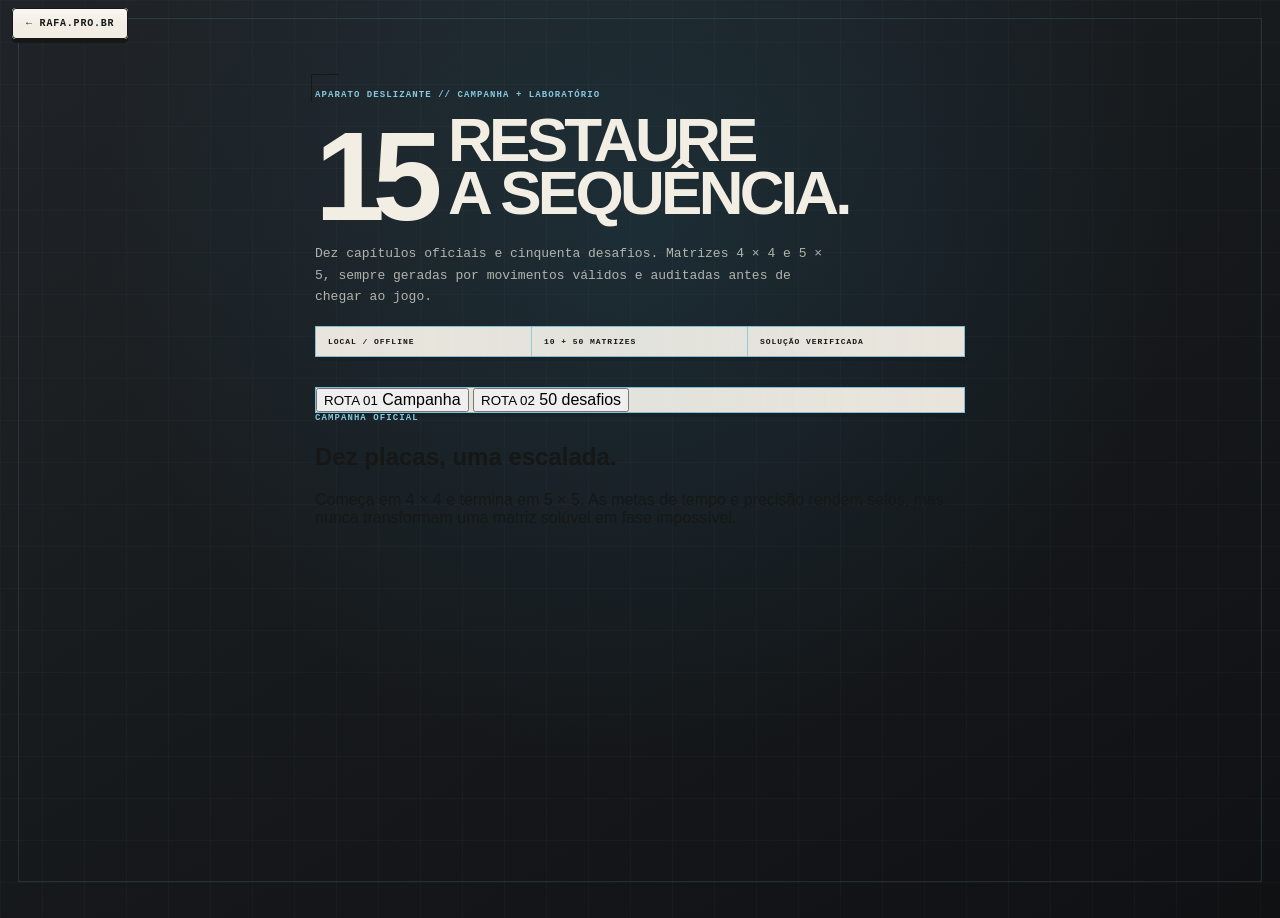
==== commit 91c7c6d0: "feat: add campaign and challenge interface" ====
--- a/index.html
+++ b/index.html
@@ -4,7 +4,7 @@
   <meta charset="utf-8">
   <meta name="viewport" content="width=device-width, initial-scale=1, viewport-fit=cover">
   <meta name="theme-color" content="#171a1d">
-  <meta name="description" content="Dirlizanu: aparato editorial de quebra-cabeça com 40 matrizes calibradas.">
+  <meta name="description" content="Dirlizanu: aparato editorial de quebra-cabeça com campanha e 50 desafios auditados.">
   <meta name="apple-mobile-web-app-capable" content="yes">
   <meta name="apple-mobile-web-app-status-bar-style" content="black-translucent">
   <meta name="apple-mobile-web-app-title" content="dirlizanu">
@@ -13,6 +13,8 @@
   <link rel="stylesheet" href="design-system/rafamass-blueprint.css">
   <link rel="stylesheet" href="styles.css">
   <link rel="stylesheet" href="refinement.css">
+  <link rel="stylesheet" href="responsive-center.css">
+  <link rel="stylesheet" href="experience.css">
   <title>dirlizanu — Aparato deslizante</title>
   <script data-goatcounter="https://dirlizanu.goatcounter.com/count" async src="//gc.zgo.at/count.js"></script>
 </head>
@@ -22,30 +24,63 @@
   <section id="screen-select" class="screen active" aria-hidden="false">
     <main class="select-shell">
       <header class="select-header">
-        <span class="product-kicker">Aparato deslizante // matriz 4 × 4</span>
+        <span class="product-kicker">Aparato deslizante // campanha + laboratório</span>
         <div class="select-title-lockup">
           <span class="select-index" aria-hidden="true">15</span>
           <h1>Restaure<br>a sequência.</h1>
         </div>
-        <p>Quarenta matrizes oficiais. Cada faixa mede distância, conflito e resistência antes do primeiro movimento.</p>
+        <p>Dez capítulos oficiais e cinquenta desafios. Matrizes 4 × 4 e 5 × 5, sempre geradas por movimentos válidos e auditadas antes de chegar ao jogo.</p>
         <div class="select-meta rm-meta-strip" aria-hidden="true">
           <span>LOCAL / OFFLINE</span>
-          <span>40 MATRIZES</span>
-          <span>REGISTRO PERSISTENTE</span>
+          <span>10 + 50 MATRIZES</span>
+          <span>SOLUÇÃO VERIFICADA</span>
         </div>
       </header>
-      <div id="levelsGrid" aria-label="Seleção de níveis"></div>
+
+      <nav class="mode-switch rm-meta-strip" aria-label="Modo de jogo">
+        <button class="mode-button active" id="modeCampaign" type="button" aria-pressed="true">
+          <small>ROTA 01</small>
+          Campanha
+        </button>
+        <button class="mode-button" id="modeChallenges" type="button" aria-pressed="false">
+          <small>ROTA 02</small>
+          50 desafios
+        </button>
+      </nav>
+
+      <section id="campaignPanel" class="mode-panel" aria-labelledby="modeCampaign">
+        <div class="panel-heading">
+          <div>
+            <span class="product-kicker">Campanha oficial</span>
+            <h2>Dez placas, uma escalada.</h2>
+          </div>
+          <p>Começa em 4 × 4 e termina em 5 × 5. As metas de tempo e precisão rendem selos, mas nunca transformam uma matriz solúvel em fase impossível.</p>
+        </div>
+        <div id="campaignGrid" class="campaign-grid" aria-label="Capítulos da campanha"></div>
+      </section>
+
+      <section id="challengesPanel" class="mode-panel" aria-labelledby="modeChallenges" hidden>
+        <div class="panel-heading">
+          <div>
+            <span class="product-kicker">Laboratório de desafios</span>
+            <h2>Cinquenta variações auditadas.</h2>
+          </div>
+          <p>Cinco séries de dez. Clássico, precisão, tempo e meta dupla alternam sem alterar a regra central do quebra-cabeça.</p>
+        </div>
+        <nav id="challengeSeries" class="series-switch" aria-label="Séries de desafios"></nav>
+        <div id="challengeGrid" class="challenge-grid" aria-label="Desafios da série selecionada"></div>
+      </section>
     </main>
   </section>
 
   <section id="screen-game" class="screen" aria-hidden="true">
     <main class="game-shell">
       <header class="game-topbar rm-meta-strip">
-        <button class="button button-quiet rm-command" id="btnBack" type="button">← Níveis</button>
+        <button class="button button-quiet rm-command" id="btnBack" type="button">← Seleção</button>
 
         <div class="game-identification">
-          <strong id="gameLevel">Nível 1 de 40</strong>
-          <span id="gameDifficulty" class="game-difficulty easy">★☆☆☆ Iniciante</span>
+          <strong id="gameLevel">Capítulo 1 de 10</strong>
+          <span id="gameDifficulty" class="game-difficulty easy">4 × 4 · iniciação</span>
           <small id="gameMatrix">Matriz oficial</small>
         </div>
 
@@ -61,18 +96,28 @@
         </div>
       </header>
 
-      <section class="machine rm-surface" aria-label="Aparato de jogo">
+      <section class="machine rm-surface" id="machine" aria-label="Aparato de jogo">
         <header class="machine-head">
           <div>
-            <span class="machine-kicker">Unidade móvel // sequência numérica</span>
-            <strong>Campo de montagem</strong>
+            <span class="machine-kicker" id="gameModeLabel">Campanha // capítulo oficial</span>
+            <strong id="gameTitle">Primeiro traço</strong>
           </div>
-          <div class="machine-register" aria-hidden="true">SÉRIE D-15<br>ENCAIXES 16<br>ESTADO ATIVO</div>
+          <div class="machine-register" aria-hidden="true">
+            <span id="gameSeries">SÉRIE C-01</span><br>
+            <span id="gameSize">ENCAIXES 16</span><br>
+            <span id="gameState">ESTADO ATIVO</span>
+          </div>
         </header>
+
+        <div class="objective-strip rm-meta-strip">
+          <span id="gameObjective">Objetivo: restaure a sequência.</span>
+          <span id="gameProgress">Registro livre</span>
+        </div>
 
         <div class="board-area" id="boardArea">
           <div class="board-shell" id="boardShell">
-            <div class="board" id="board" role="grid" aria-label="Quebra-cabeça de quinze peças"></div>
+            <div class="board" id="board" role="grid" aria-label="Quebra-cabeça deslizante"></div>
+            <div class="blueprint-intro" id="blueprintIntro" hidden aria-hidden="true"></div>
           </div>
         </div>
 
@@ -84,21 +129,22 @@
 
       <footer class="game-footer">
         <button class="button rm-command" id="btnRestart" type="button" data-command="CMD 01">Reiniciar</button>
-        <button class="button button-primary rm-command rm-signal" id="btnShuffle" type="button" data-command="CMD 02">Nova matriz</button>
+        <button class="button rm-command" id="btnShuffle" type="button" data-command="CMD 02">Variação</button>
         <button class="button sound-toggle rm-command" id="soundToggle" type="button" aria-pressed="true" data-command="AUDIO">Som: ligado</button>
       </footer>
 
-      <p class="game-hint">Clique, arraste a fileira ou use as setas. A matriz livre não altera recordes oficiais.</p>
+      <p class="game-hint">Clique, arraste a fileira ou use as setas. Metas rendem selos; concluir a matriz continua sendo a missão principal.</p>
       <div id="gameLive" class="sr-only" aria-live="polite"></div>
     </main>
   </section>
 
   <section id="screen-win" class="screen" aria-hidden="true">
+    <div id="confettiLayer" class="confetti-layer" aria-hidden="true"></div>
     <main class="win-shell rm-dossier">
       <span class="product-kicker">Dossiê de conclusão // registro validado</span>
       <div class="win-heading">
-        <div class="win-mark rm-key rm-key-signal" aria-hidden="true">15</div>
-        <h2 id="winLevel">Nível restaurado</h2>
+        <div class="win-mark rm-key rm-key-signal" id="winMark" aria-hidden="true">15</div>
+        <h2 id="winLevel">Sequência restaurada</h2>
       </div>
 
       <div class="win-stats rm-meta-strip">
@@ -112,12 +158,18 @@
         </div>
       </div>
 
+      <div class="win-seal" id="winSeal">
+        <span id="winSealCode">SELO DE RESTAURAÇÃO</span>
+        <strong id="winSealTitle">Registro concluído</strong>
+        <p id="winObjective">A matriz respondeu.</p>
+      </div>
+
       <p id="winRecord" class="win-record"></p>
 
       <div class="win-actions">
-        <button class="button button-primary rm-command rm-signal" id="btnNext" type="button">Próximo nível</button>
+        <button class="button button-primary rm-command" id="btnNext" type="button">Próximo</button>
         <button class="button rm-command" id="btnReplay" type="button">Jogar novamente</button>
-        <button class="button rm-command" id="btnMenu" type="button">Menu de níveis</button>
+        <button class="button rm-command" id="btnMenu" type="button">Voltar à seleção</button>
       </div>
 
       <aside class="win-breakout" aria-hidden="true">
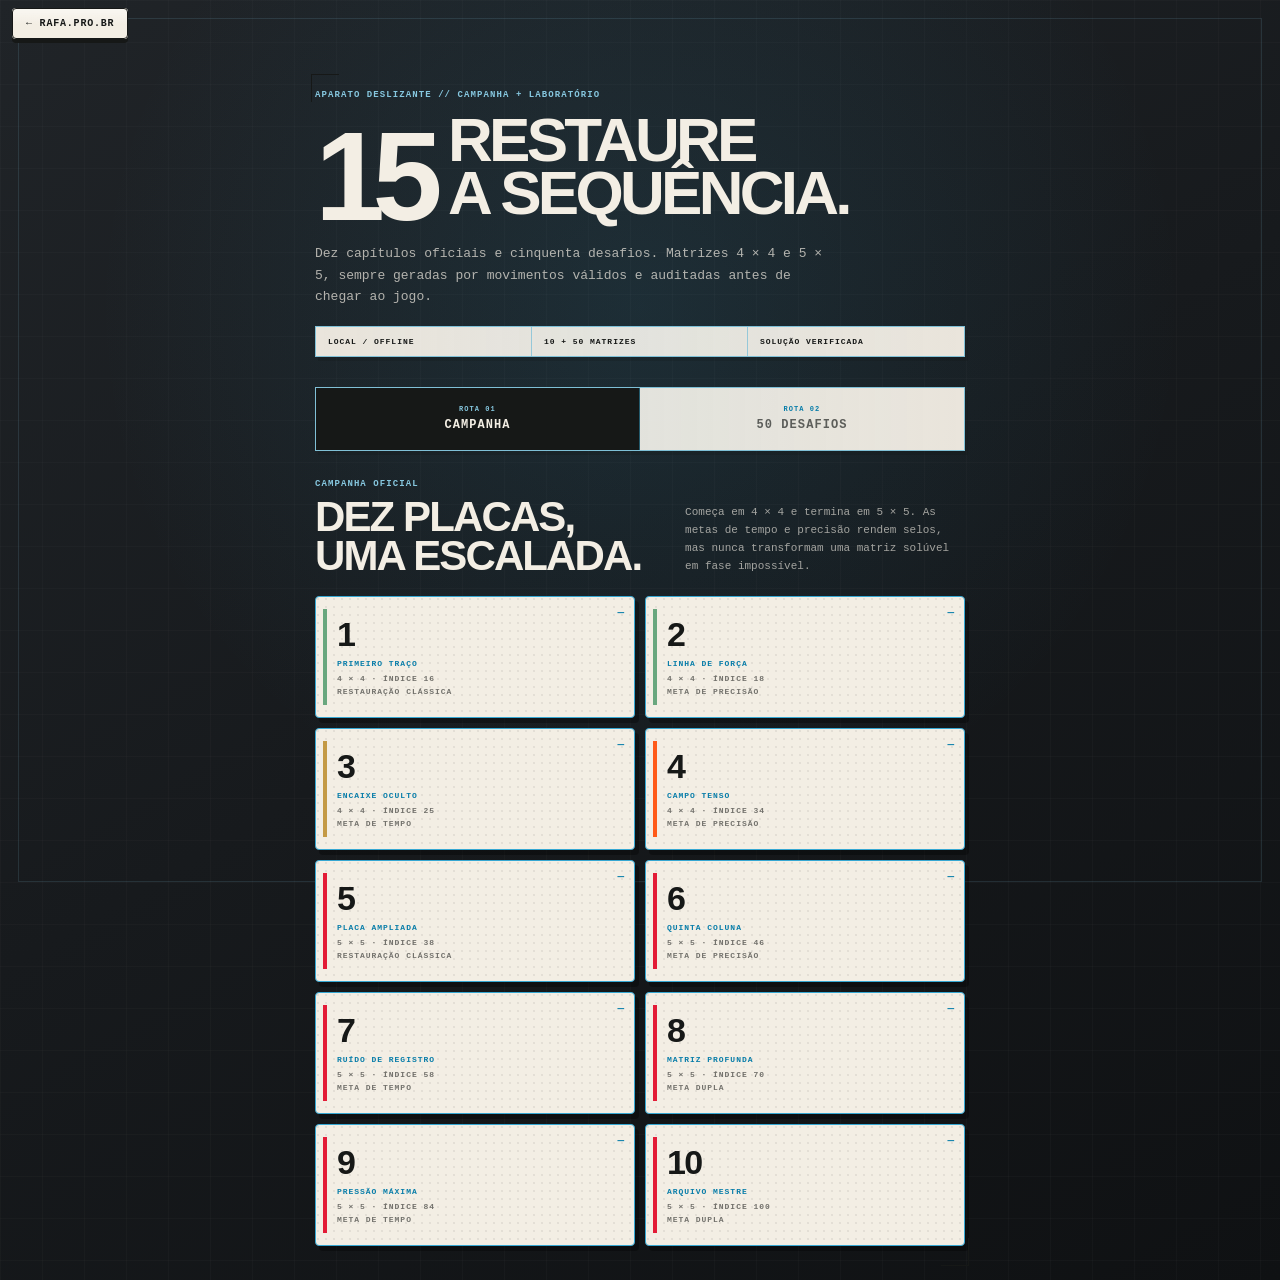
==== commit 6ca73979: "feat: load comfort audio before game engine" ====
--- a/index.html
+++ b/index.html
@@ -180,6 +180,7 @@
     </main>
   </section>
 
+  <script src="audio-engine.js"></script>
   <script src="levels.js"></script>
   <script src="game.js"></script>
 </body>
--- a/responsive-center.css
+++ b/responsive-center.css
@@ -0,0 +1,248 @@
+/*
+ * Dirlizanu — responsive viewport contract
+ *
+ * The gameplay screen must fit inside the visual viewport without page scroll.
+ * Width and height both participate in the board size. Secondary chrome yields
+ * before the puzzle becomes too small.
+ */
+
+:root {
+  --dz-safe-gap: clamp(8px, 1.8vmin, 16px);
+  --dz-board-height-budget: 330px;
+}
+
+html,
+body {
+  min-height: 100%;
+}
+
+body:has(#screen-game.active) {
+  overflow: hidden;
+}
+
+#screen-game.active {
+  display: grid;
+  width: 100%;
+  height: 100vh;
+  height: 100svh;
+  height: 100dvh;
+  min-height: 0;
+  overflow: hidden;
+  padding:
+    max(var(--dz-safe-gap), env(safe-area-inset-top))
+    max(var(--dz-safe-gap), env(safe-area-inset-right))
+    max(var(--dz-safe-gap), env(safe-area-inset-bottom))
+    max(var(--dz-safe-gap), env(safe-area-inset-left));
+  place-items: center;
+}
+
+#screen-game .game-shell {
+  display: grid;
+  grid-template-rows: auto minmax(0, 1fr) auto auto;
+  gap: 0;
+  width: min(100%, 620px);
+  max-width: 100%;
+  height: auto;
+  max-height: 100%;
+  min-height: 0;
+  margin: 0;
+  padding: 0;
+}
+
+#screen-game .game-topbar {
+  min-width: 0;
+}
+
+#screen-game .machine {
+  display: grid;
+  grid-template-rows: auto auto minmax(0, 1fr) auto;
+  min-width: 0;
+  min-height: 0;
+  overflow: hidden;
+}
+
+#screen-game .board-area {
+  display: grid;
+  width: min(
+    calc(100% - 18px),
+    calc(100dvh - var(--dz-board-height-budget))
+  );
+  min-width: 0;
+  min-height: 0;
+  margin-inline: auto;
+  place-items: center;
+}
+
+#screen-game .board-shell {
+  width: max-content !important;
+  max-width: none;
+  justify-self: center;
+}
+
+#screen-game .game-footer,
+#screen-game .game-hint {
+  min-width: 0;
+}
+
+/* Conventional laptops and browser windows with limited vertical room. */
+@media (max-height: 800px) {
+  :root {
+    --dz-safe-gap: 8px;
+    --dz-board-height-budget: 330px;
+  }
+
+  #screen-game .game-topbar {
+    margin-bottom: 7px;
+  }
+
+  #screen-game .game-identification,
+  #screen-game .stat {
+    padding-block: 7px;
+  }
+
+  #screen-game .machine {
+    padding-block: 10px;
+  }
+
+  #screen-game .machine-head {
+    margin-bottom: 7px;
+  }
+
+  #screen-game .objective-strip {
+    margin-bottom: 7px;
+    padding-block: 6px;
+  }
+
+  #screen-game .machine-foot {
+    margin-top: 7px;
+  }
+
+  body #screen-game .game-footer {
+    margin-top: 8px;
+  }
+
+  body #screen-game .game-footer .button {
+    min-height: 42px;
+    padding-block: 6px;
+  }
+
+  #screen-game .game-hint {
+    display: none;
+  }
+}
+
+/* Short screens: metadata yields before the board. */
+@media (max-height: 680px) {
+  :root {
+    --dz-board-height-budget: 240px;
+  }
+
+  #screen-game .machine-register,
+  #screen-game .machine-foot,
+  #screen-game .game-identification small {
+    display: none;
+  }
+
+  #screen-game .machine-head strong {
+    font-size: 17px;
+  }
+
+  #screen-game .machine-kicker {
+    font-size: 7px;
+  }
+
+  #screen-game .objective-strip {
+    font-size: 6px;
+  }
+
+  #screen-game .game-footer .button[data-command]::before {
+    display: none;
+  }
+}
+
+/* Landscape phones and very short embedded webviews. */
+@media (max-height: 540px) {
+  :root {
+    --dz-safe-gap: 5px;
+    --dz-board-height-budget: 154px;
+  }
+
+  #screen-game .game-shell {
+    width: min(100%, 760px);
+    grid-template-columns: minmax(0, 1fr) minmax(260px, 58vh);
+    grid-template-rows: auto minmax(0, 1fr) auto;
+    column-gap: 7px;
+  }
+
+  #screen-game .game-topbar {
+    grid-column: 1;
+    grid-row: 1;
+    margin-bottom: 6px;
+  }
+
+  #screen-game .machine {
+    grid-column: 2;
+    grid-row: 1 / 4;
+    align-self: center;
+    padding: 7px;
+  }
+
+  #screen-game .machine-head,
+  #screen-game .objective-strip,
+  #screen-game .machine-foot {
+    display: none;
+  }
+
+  #screen-game .board-area {
+    width: min(100%, calc(100dvh - 28px));
+  }
+
+  body #screen-game .game-footer {
+    grid-column: 1;
+    grid-row: 2;
+    align-self: end;
+    grid-template-columns: 1fr;
+    margin: 0;
+  }
+
+  body #screen-game .game-footer .button {
+    min-height: 38px;
+  }
+
+  #screen-game .game-hint {
+    display: none;
+  }
+}
+
+/* Narrow phones: preserve safe gutters and equal command widths. */
+@media (max-width: 560px) and (min-height: 541px) {
+  :root {
+    --dz-board-height-budget: 300px;
+  }
+
+  #screen-game.active {
+    padding-inline:
+      max(7px, env(safe-area-inset-left))
+      max(7px, env(safe-area-inset-right));
+  }
+
+  #screen-game .game-shell {
+    width: min(100%, 480px);
+  }
+
+  #screen-game .board-area {
+    width: min(
+      calc(100% - 14px),
+      calc(100dvh - var(--dz-board-height-budget))
+    );
+  }
+}
+
+@supports not (height: 100dvh) {
+  #screen-game .board-area {
+    width: min(
+      calc(100% - 18px),
+      calc(100vh - var(--dz-board-height-budget))
+    );
+  }
+}
--- a/experience.css
+++ b/experience.css
@@ -0,0 +1,472 @@
+/*
+ * Dirlizanu — campaign, challenge and motion layer
+ * Stacked after the RafaMass Blueprint foundations.
+ */
+
+/* The board remains the only strong signal during play. */
+#screen-game .game-footer {
+  display: grid;
+  grid-template-columns: repeat(3, minmax(0, 1fr));
+  gap: 7px;
+  width: 100%;
+  margin-top: 12px;
+}
+
+#screen-game .game-footer .button {
+  min-width: 0;
+  min-height: 48px;
+  padding: 8px 7px;
+  overflow: hidden;
+  color: var(--rm-ink);
+  border-color: rgba(22, 24, 23, .72);
+  background:
+    linear-gradient(180deg, rgba(255,255,255,.5), transparent 55%),
+    var(--rm-paper);
+  box-shadow: 0 3px 0 rgba(22, 24, 23, .82);
+  font-size: clamp(8px, 1.8vw, 10px);
+  line-height: 1.15;
+  text-overflow: ellipsis;
+  white-space: nowrap;
+}
+
+#screen-game .game-footer .button:hover {
+  background:
+    linear-gradient(180deg, rgba(255,255,255,.68), transparent 55%),
+    var(--rm-paper-high);
+}
+
+#screen-game .game-footer .button[data-command]::before {
+  margin-bottom: 4px;
+  color: #087da9;
+  font-size: 6px;
+}
+
+#screen-game .sound-toggle {
+  min-width: 0;
+}
+
+.mode-switch {
+  display: grid;
+  grid-template-columns: repeat(2, minmax(0, 1fr));
+  margin: 0 0 28px;
+}
+
+.mode-button {
+  min-height: 62px;
+  padding: 12px 16px;
+  border: 0;
+  border-right: 1px solid rgba(54, 167, 210, .46);
+  color: rgba(22, 24, 23, .66);
+  background: transparent;
+  cursor: pointer;
+  font: 700 12px/1.2 var(--rm-font-technical);
+  letter-spacing: .09em;
+  text-transform: uppercase;
+}
+
+.mode-button:last-child {
+  border-right: 0;
+}
+
+.mode-button small {
+  display: block;
+  margin-bottom: 5px;
+  color: #087da9;
+  font-size: 7px;
+  letter-spacing: .15em;
+}
+
+.mode-button.active {
+  color: var(--rm-paper);
+  background: var(--rm-ink);
+}
+
+.mode-button.active small {
+  color: var(--rm-cyan);
+}
+
+.mode-panel[hidden] {
+  display: none !important;
+}
+
+.panel-heading {
+  display: grid;
+  grid-template-columns: minmax(0, 1.1fr) minmax(220px, .9fr);
+  gap: 28px;
+  align-items: end;
+  margin-bottom: 20px;
+}
+
+.panel-heading .product-kicker {
+  margin-bottom: 8px;
+}
+
+.panel-heading h2 {
+  margin: 0;
+  color: var(--rm-paper);
+  font-size: clamp(27px, 5.5vw, 42px);
+  line-height: .94;
+  letter-spacing: -.045em;
+  text-transform: uppercase;
+}
+
+.panel-heading p {
+  margin: 0;
+  color: rgba(243, 238, 228, .64);
+  font: 11px/1.65 var(--rm-font-technical);
+}
+
+.campaign-grid,
+.challenge-grid {
+  display: grid;
+  grid-template-columns: repeat(2, minmax(0, 1fr));
+  gap: 10px;
+}
+
+.campaign-grid .level-card,
+.challenge-grid .level-card {
+  min-height: 122px;
+}
+
+.series-switch {
+  display: grid;
+  grid-template-columns: repeat(5, minmax(0, 1fr));
+  margin-bottom: 12px;
+  border: 1px solid rgba(54, 167, 210, .55);
+}
+
+.series-button {
+  min-height: 38px;
+  border: 0;
+  border-right: 1px solid rgba(54, 167, 210, .42);
+  color: var(--rm-cyan);
+  background: rgba(243, 238, 228, .04);
+  cursor: pointer;
+  font: 700 8px/1 var(--rm-font-technical);
+  letter-spacing: .1em;
+  text-transform: uppercase;
+}
+
+.series-button:last-child {
+  border-right: 0;
+}
+
+.series-button.active {
+  color: var(--rm-ink);
+  background: var(--rm-paper);
+}
+
+.objective-strip {
+  position: relative;
+  z-index: 2;
+  display: flex;
+  justify-content: space-between;
+  gap: 14px;
+  margin: 0 3px 10px;
+  padding: 8px 10px;
+  color: rgba(22, 24, 23, .68);
+  box-shadow: none;
+  font: 700 7px/1.4 var(--rm-font-technical);
+  letter-spacing: .09em;
+  text-transform: uppercase;
+}
+
+.objective-strip span:last-child {
+  flex: 0 0 auto;
+  color: #087da9;
+  text-align: right;
+}
+
+/* Intrinsic chassis sizing fixes the old board/frame displacement. */
+#screen-game .board-shell {
+  display: block;
+  width: max-content !important;
+  max-width: none;
+}
+
+#screen-game .board {
+  margin: 0;
+}
+
+.board[data-size="5"] .tile {
+  letter-spacing: -.04em;
+}
+
+.board[data-size="5"] .tile-registration {
+  width: 10%;
+  height: 10%;
+}
+
+/* Blueprint construction: the board is drawn before it is revealed. */
+.blueprint-intro {
+  position: absolute;
+  inset: 8px;
+  z-index: 12;
+  display: grid;
+  place-items: center;
+  overflow: hidden;
+  border: 1px solid rgba(22, 24, 23, .42);
+  border-radius: calc(var(--rm-radius-object) - 9px);
+  color: #087da9;
+  background:
+    radial-gradient(circle at 2px 2px, rgba(22,24,23,.075) 1px, transparent 1.2px) 0 0/8px 8px,
+    linear-gradient(145deg, rgba(216,240,248,.98), rgba(243,238,228,.98));
+  opacity: 1;
+  transition: opacity 420ms var(--rm-impact-ease);
+  pointer-events: none;
+}
+
+.blueprint-intro[hidden] {
+  display: none;
+}
+
+.blueprint-intro svg {
+  width: 82%;
+  height: 82%;
+  overflow: visible;
+}
+
+.blueprint-stroke {
+  fill: none;
+  stroke: var(--rm-cyan-strong);
+  stroke-width: .7;
+  vector-effect: non-scaling-stroke;
+  stroke-linecap: square;
+  stroke-dasharray: 220;
+  stroke-dashoffset: 220;
+  animation: blueprintDraw 620ms var(--rm-impact-ease) forwards;
+  animation-delay: var(--bp-delay, 0ms);
+}
+
+.blueprint-frame {
+  stroke: var(--rm-ink);
+  stroke-width: 1;
+}
+
+.blueprint-corner {
+  stroke: var(--rm-vermilion);
+  stroke-width: 1.2;
+}
+
+.blueprint-caption {
+  position: absolute;
+  left: 9%;
+  right: 9%;
+  bottom: 6%;
+  color: #087da9;
+  font: 700 7px/1.35 var(--rm-font-technical);
+  letter-spacing: .13em;
+  text-align: center;
+  text-transform: uppercase;
+}
+
+.blueprint-building .tiles-layer {
+  opacity: 0;
+}
+
+.blueprint-building .slots-layer {
+  opacity: .22;
+}
+
+.blueprint-reveal .blueprint-intro {
+  opacity: 0;
+}
+
+.blueprint-reveal .tiles-layer {
+  animation: blueprintPieces 420ms var(--rm-impact-ease) both;
+}
+
+.blueprint-reveal .slots-layer {
+  animation: blueprintSlots 360ms ease both;
+}
+
+@keyframes blueprintDraw {
+  to { stroke-dashoffset: 0; }
+}
+
+@keyframes blueprintPieces {
+  from { opacity: 0; transform: translateY(6px) scale(.985); }
+  to { opacity: 1; transform: none; }
+}
+
+@keyframes blueprintSlots {
+  from { opacity: .22; }
+  to { opacity: 1; }
+}
+
+/* Completion dossier and theme-specific confetti. */
+.confetti-layer {
+  position: fixed;
+  inset: 0;
+  z-index: 80;
+  overflow: hidden;
+  pointer-events: none;
+}
+
+.confetti-piece {
+  position: absolute;
+  top: -36px;
+  left: var(--confetti-x);
+  width: 8px;
+  height: 20px;
+  opacity: 0;
+  animation: editorialConfetti var(--confetti-duration) cubic-bezier(.18,.72,.28,1) var(--confetti-delay) forwards;
+}
+
+.confetti-paper {
+  border: 1px solid rgba(22,24,23,.2);
+  background: var(--rm-paper);
+}
+
+.confetti-cyan {
+  width: 5px;
+  height: 27px;
+  background: var(--rm-cyan-strong);
+}
+
+.confetti-line {
+  width: 18px;
+  height: 3px;
+  border-top: 2px solid var(--rm-ink);
+  border-right: 2px solid var(--rm-ink);
+  background: transparent;
+}
+
+.confetti-stamp {
+  width: 12px;
+  height: 12px;
+  border: 2px solid var(--rm-red);
+  background: transparent;
+}
+
+@keyframes editorialConfetti {
+  0% {
+    opacity: 0;
+    transform: translate3d(0,-20px,0) rotate(0deg);
+  }
+  12% { opacity: 1; }
+  100% {
+    opacity: 0;
+    transform: translate3d(var(--confetti-drift),105dvh,0) rotate(var(--confetti-spin));
+  }
+}
+
+.win-seal {
+  margin: 18px 0 8px;
+  padding: 13px 15px;
+  border: 1px dashed rgba(22,24,23,.52);
+  color: rgba(22,24,23,.68);
+  background: rgba(255,255,255,.18);
+}
+
+.win-seal span,
+.win-seal strong,
+.win-seal p {
+  display: block;
+}
+
+.win-seal span {
+  color: #087da9;
+  font: 700 7px/1.3 var(--rm-font-technical);
+  letter-spacing: .14em;
+  text-transform: uppercase;
+}
+
+.win-seal strong {
+  margin-top: 5px;
+  font-size: 20px;
+  text-transform: uppercase;
+}
+
+.win-seal p {
+  margin: 6px 0 0;
+  font: 10px/1.5 var(--rm-font-technical);
+}
+
+.win-seal.earned {
+  border-style: solid;
+  border-color: var(--rm-vermilion);
+  box-shadow: inset 5px 0 0 var(--rm-vermilion);
+}
+
+@media (max-width: 560px) {
+  .panel-heading {
+    grid-template-columns: 1fr;
+    gap: 10px;
+  }
+
+  .campaign-grid,
+  .challenge-grid {
+    grid-template-columns: repeat(2, minmax(0, 1fr));
+  }
+
+  .mode-button {
+    min-height: 56px;
+    padding-inline: 9px;
+    font-size: 10px;
+  }
+
+  .objective-strip {
+    align-items: flex-start;
+    font-size: 6.5px;
+  }
+
+  #screen-game .game-footer {
+    gap: 5px;
+  }
+
+  #screen-game .game-footer .button {
+    min-height: 45px;
+    padding-inline: 4px;
+    font-size: 8px;
+  }
+
+  #screen-game .game-footer .button[data-command]::before {
+    font-size: 5.5px;
+  }
+}
+
+@media (max-width: 370px) {
+  .campaign-grid,
+  .challenge-grid {
+    grid-template-columns: 1fr;
+  }
+
+  .series-button {
+    font-size: 7px;
+  }
+
+  .objective-strip {
+    display: grid;
+  }
+
+  .objective-strip span:last-child {
+    text-align: left;
+  }
+
+  #screen-game .game-footer .button {
+    font-size: 7.5px;
+    letter-spacing: .04em;
+  }
+}
+
+@media (max-height: 660px) {
+  .objective-strip {
+    margin-bottom: 6px;
+    padding-block: 6px;
+  }
+
+  .blueprint-caption {
+    display: none;
+  }
+}
+
+@media (prefers-reduced-motion: reduce) {
+  .blueprint-stroke,
+  .blueprint-reveal .tiles-layer,
+  .blueprint-reveal .slots-layer,
+  .confetti-piece {
+    animation-duration: .01ms !important;
+    animation-delay: 0ms !important;
+  }
+}
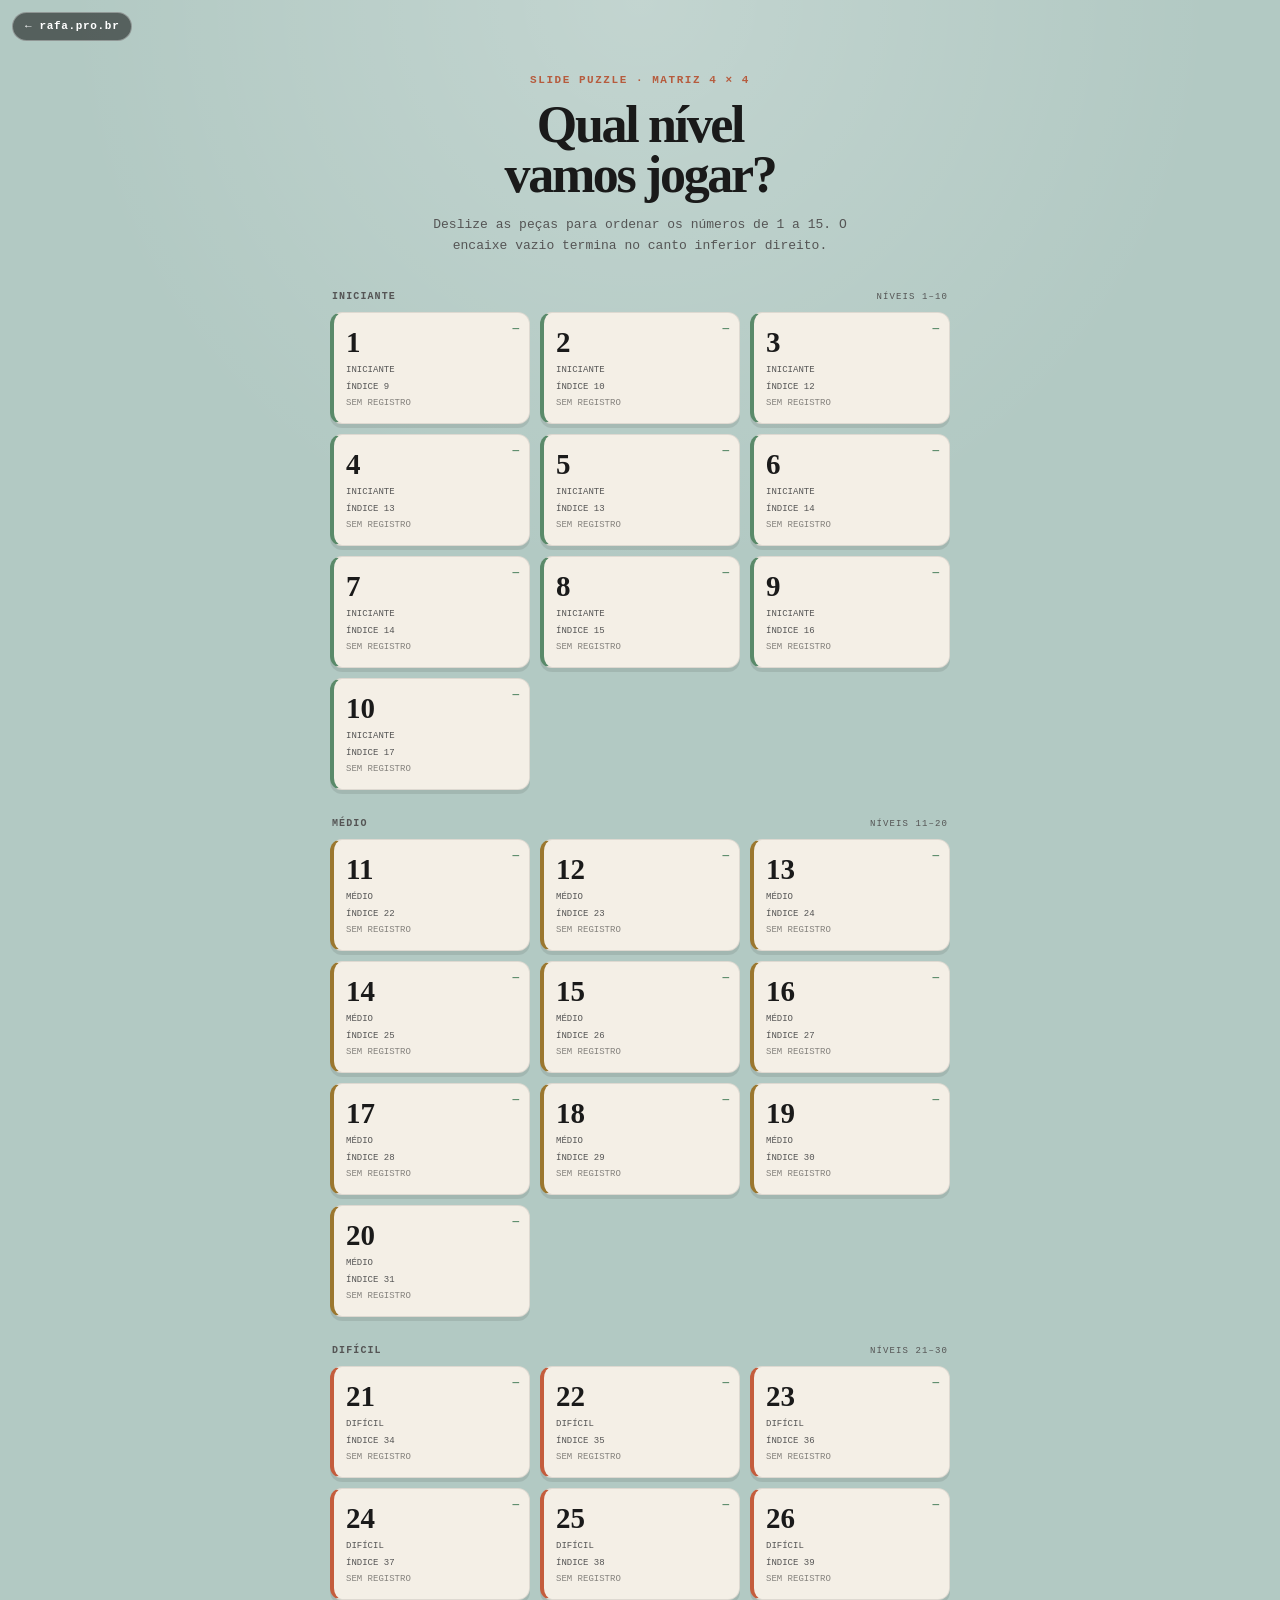
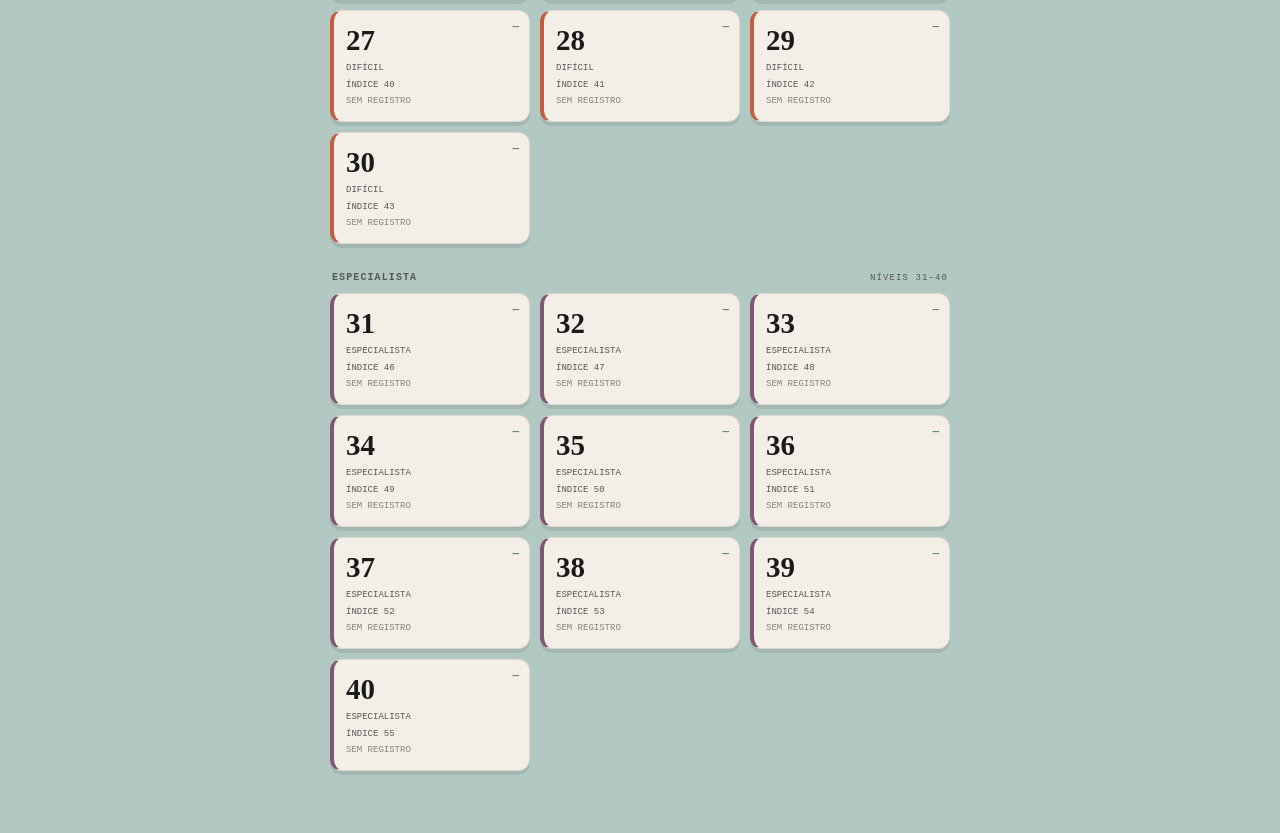
==== commit 331f70de: "Merge foundation: stabilize puzzle logic, input and difficulty Canonical movement engine, calibrated" ====
--- a/index.html
+++ b/index.html
@@ -3,84 +3,39 @@
 <head>
   <meta charset="utf-8">
   <meta name="viewport" content="width=device-width, initial-scale=1, viewport-fit=cover">
-  <meta name="theme-color" content="#171a1d">
-  <meta name="description" content="Dirlizanu: aparato editorial de quebra-cabeça com campanha e 50 desafios auditados.">
+  <meta name="theme-color" content="#b2c9c3">
+  <meta name="description" content="Dirlizanu: quebra-cabeça deslizante de quinze peças com 40 níveis calibrados.">
   <meta name="apple-mobile-web-app-capable" content="yes">
-  <meta name="apple-mobile-web-app-status-bar-style" content="black-translucent">
+  <meta name="apple-mobile-web-app-status-bar-style" content="default">
   <meta name="apple-mobile-web-app-title" content="dirlizanu">
   <link rel="manifest" href="manifest.json">
   <link rel="apple-touch-icon" sizes="180x180" href="icon-terra.png">
-  <link rel="stylesheet" href="design-system/rafamass-blueprint.css">
   <link rel="stylesheet" href="styles.css">
-  <link rel="stylesheet" href="refinement.css">
-  <link rel="stylesheet" href="responsive-center.css">
-  <link rel="stylesheet" href="experience.css">
-  <title>dirlizanu — Aparato deslizante</title>
+  <title>dirlizanu — Slide Puzzle</title>
   <script data-goatcounter="https://dirlizanu.goatcounter.com/count" async src="//gc.zgo.at/count.js"></script>
 </head>
-<body data-rm-blueprint>
-  <a class="site-return rm-command" href="https://rafa.pro.br/" aria-label="Voltar para rafa.pro.br">← rafa.pro.br</a>
+<body>
+  <a class="site-return" href="https://rafa.pro.br/" aria-label="Voltar para rafa.pro.br">← rafa.pro.br</a>
 
   <section id="screen-select" class="screen active" aria-hidden="false">
     <main class="select-shell">
       <header class="select-header">
-        <span class="product-kicker">Aparato deslizante // campanha + laboratório</span>
-        <div class="select-title-lockup">
-          <span class="select-index" aria-hidden="true">15</span>
-          <h1>Restaure<br>a sequência.</h1>
-        </div>
-        <p>Dez capítulos oficiais e cinquenta desafios. Matrizes 4 × 4 e 5 × 5, sempre geradas por movimentos válidos e auditadas antes de chegar ao jogo.</p>
-        <div class="select-meta rm-meta-strip" aria-hidden="true">
-          <span>LOCAL / OFFLINE</span>
-          <span>10 + 50 MATRIZES</span>
-          <span>SOLUÇÃO VERIFICADA</span>
-        </div>
+        <span class="product-kicker">Slide puzzle · matriz 4 × 4</span>
+        <h1>Qual nível<br>vamos jogar?</h1>
+        <p>Deslize as peças para ordenar os números de 1 a 15. O encaixe vazio termina no canto inferior direito.</p>
       </header>
-
-      <nav class="mode-switch rm-meta-strip" aria-label="Modo de jogo">
-        <button class="mode-button active" id="modeCampaign" type="button" aria-pressed="true">
-          <small>ROTA 01</small>
-          Campanha
-        </button>
-        <button class="mode-button" id="modeChallenges" type="button" aria-pressed="false">
-          <small>ROTA 02</small>
-          50 desafios
-        </button>
-      </nav>
-
-      <section id="campaignPanel" class="mode-panel" aria-labelledby="modeCampaign">
-        <div class="panel-heading">
-          <div>
-            <span class="product-kicker">Campanha oficial</span>
-            <h2>Dez placas, uma escalada.</h2>
-          </div>
-          <p>Começa em 4 × 4 e termina em 5 × 5. As metas de tempo e precisão rendem selos, mas nunca transformam uma matriz solúvel em fase impossível.</p>
-        </div>
-        <div id="campaignGrid" class="campaign-grid" aria-label="Capítulos da campanha"></div>
-      </section>
-
-      <section id="challengesPanel" class="mode-panel" aria-labelledby="modeChallenges" hidden>
-        <div class="panel-heading">
-          <div>
-            <span class="product-kicker">Laboratório de desafios</span>
-            <h2>Cinquenta variações auditadas.</h2>
-          </div>
-          <p>Cinco séries de dez. Clássico, precisão, tempo e meta dupla alternam sem alterar a regra central do quebra-cabeça.</p>
-        </div>
-        <nav id="challengeSeries" class="series-switch" aria-label="Séries de desafios"></nav>
-        <div id="challengeGrid" class="challenge-grid" aria-label="Desafios da série selecionada"></div>
-      </section>
+      <div id="levelsGrid" aria-label="Seleção de níveis"></div>
     </main>
   </section>
 
   <section id="screen-game" class="screen" aria-hidden="true">
     <main class="game-shell">
-      <header class="game-topbar rm-meta-strip">
-        <button class="button button-quiet rm-command" id="btnBack" type="button">← Seleção</button>
+      <header class="game-topbar">
+        <button class="button button-quiet" id="btnBack" type="button">← Níveis</button>
 
         <div class="game-identification">
-          <strong id="gameLevel">Capítulo 1 de 10</strong>
-          <span id="gameDifficulty" class="game-difficulty easy">4 × 4 · iniciação</span>
+          <strong id="gameLevel">Nível 1 de 40</strong>
+          <span id="gameDifficulty" class="game-difficulty easy">★☆☆☆ Iniciante</span>
           <small id="gameMatrix">Matriz oficial</small>
         </div>
 
@@ -96,58 +51,30 @@
         </div>
       </header>
 
-      <section class="machine rm-surface" id="machine" aria-label="Aparato de jogo">
-        <header class="machine-head">
-          <div>
-            <span class="machine-kicker" id="gameModeLabel">Campanha // capítulo oficial</span>
-            <strong id="gameTitle">Primeiro traço</strong>
-          </div>
-          <div class="machine-register" aria-hidden="true">
-            <span id="gameSeries">SÉRIE C-01</span><br>
-            <span id="gameSize">ENCAIXES 16</span><br>
-            <span id="gameState">ESTADO ATIVO</span>
-          </div>
-        </header>
-
-        <div class="objective-strip rm-meta-strip">
-          <span id="gameObjective">Objetivo: restaure a sequência.</span>
-          <span id="gameProgress">Registro livre</span>
+      <section class="board-area" id="boardArea" aria-label="Área do quebra-cabeça">
+        <div class="board-shell" id="boardShell">
+          <div class="board" id="board" role="grid" aria-label="Quebra-cabeça de quinze peças"></div>
         </div>
-
-        <div class="board-area" id="boardArea">
-          <div class="board-shell" id="boardShell">
-            <div class="board" id="board" role="grid" aria-label="Quebra-cabeça deslizante"></div>
-            <div class="blueprint-intro" id="blueprintIntro" hidden aria-hidden="true"></div>
-          </div>
-        </div>
-
-        <footer class="machine-foot" aria-hidden="true">
-          <span>Arraste uma linha alinhada ao vazio.</span>
-          <span>Precisão antes do impacto.</span>
-        </footer>
       </section>
 
       <footer class="game-footer">
-        <button class="button rm-command" id="btnRestart" type="button" data-command="CMD 01">Reiniciar</button>
-        <button class="button rm-command" id="btnShuffle" type="button" data-command="CMD 02">Variação</button>
-        <button class="button sound-toggle rm-command" id="soundToggle" type="button" aria-pressed="true" data-command="AUDIO">Som: ligado</button>
+        <button class="button" id="btnRestart" type="button">Reiniciar</button>
+        <button class="button button-primary" id="btnShuffle" type="button">Nova matriz</button>
+        <button class="button sound-toggle" id="soundToggle" type="button" aria-pressed="true">Som: ligado</button>
       </footer>
 
-      <p class="game-hint">Clique, arraste a fileira ou use as setas. Metas rendem selos; concluir a matriz continua sendo a missão principal.</p>
+      <p class="game-hint">Clique numa peça alinhada ao vazio, arraste a fileira ou use as setas. A matriz livre não altera recordes.</p>
       <div id="gameLive" class="sr-only" aria-live="polite"></div>
     </main>
   </section>
 
   <section id="screen-win" class="screen" aria-hidden="true">
-    <div id="confettiLayer" class="confetti-layer" aria-hidden="true"></div>
-    <main class="win-shell rm-dossier">
-      <span class="product-kicker">Dossiê de conclusão // registro validado</span>
-      <div class="win-heading">
-        <div class="win-mark rm-key rm-key-signal" id="winMark" aria-hidden="true">15</div>
-        <h2 id="winLevel">Sequência restaurada</h2>
-      </div>
+    <main class="win-shell">
+      <div class="win-mark" aria-hidden="true">15</div>
+      <span class="product-kicker">Sequência restaurada</span>
+      <h2 id="winLevel">Nível concluído</h2>
 
-      <div class="win-stats rm-meta-strip">
+      <div class="win-stats">
         <div>
           <strong id="winMoves">0</strong>
           <span>Movimentos</span>
@@ -158,29 +85,16 @@
         </div>
       </div>
 
-      <div class="win-seal" id="winSeal">
-        <span id="winSealCode">SELO DE RESTAURAÇÃO</span>
-        <strong id="winSealTitle">Registro concluído</strong>
-        <p id="winObjective">A matriz respondeu.</p>
-      </div>
-
       <p id="winRecord" class="win-record"></p>
 
       <div class="win-actions">
-        <button class="button button-primary rm-command" id="btnNext" type="button">Próximo</button>
-        <button class="button rm-command" id="btnReplay" type="button">Jogar novamente</button>
-        <button class="button rm-command" id="btnMenu" type="button">Voltar à seleção</button>
+        <button class="button button-primary" id="btnNext" type="button">Próximo nível</button>
+        <button class="button" id="btnReplay" type="button">Jogar novamente</button>
+        <button class="button" id="btnMenu" type="button">Menu de níveis</button>
       </div>
-
-      <aside class="win-breakout" aria-hidden="true">
-        <small>SEQUÊNCIA</small>
-        <strong>OK</strong>
-        <span>Todos os encaixes responderam.</span>
-      </aside>
     </main>
   </section>
 
-  <script src="audio-engine.js"></script>
   <script src="levels.js"></script>
   <script src="game.js"></script>
 </body>
--- a/styles.css
+++ b/styles.css
@@ -1 +1 @@
-html{min-height:100%;background:#171a1d}body{min-height:100%;margin:0;color:var(--rm-paper);background:linear-gradient(90deg,rgba(255,255,255,.018) 1px,transparent 1px) 0 0/42px 42px,linear-gradient(rgba(255,255,255,.018) 1px,transparent 1px) 0 0/42px 42px,radial-gradient(circle at 50% 24%,rgba(54,167,210,.12),transparent 34rem),linear-gradient(150deg,#202428 0%,var(--rm-stage) 48%,var(--rm-stage-deep) 100%);font-family:var(--rm-font-display);-webkit-font-smoothing:antialiased;overflow-x:hidden;user-select:none}body::before{content:"";position:fixed;inset:18px;border:1px solid rgba(134,199,223,.14);pointer-events:none}button{font:inherit}.screen{display:none;min-height:100vh}.screen.active{display:block}.site-return{position:fixed;top:max(12px,env(safe-area-inset-top));left:max(12px,env(safe-area-inset-left));z-index:50;min-height:38px;padding:9px 13px;text-decoration:none;font-size:10px}.select-shell,.game-shell,.win-shell{position:relative;width:min(100% - 24px,650px);margin:0 auto;padding:max(72px,calc(env(safe-area-inset-top) + 58px)) 0 max(34px,env(safe-area-inset-bottom))}.select-shell::before,.select-shell::after,.game-shell::before,.game-shell::after{content:"";position:absolute;width:28px;height:28px;border-color:rgba(134,199,223,.62);pointer-events:none}.select-shell::before,.game-shell::before{top:56px;left:-4px;border-top:1px solid;border-left:1px solid}.select-shell::after,.game-shell::after{right:-4px;bottom:14px;border-right:1px solid;border-bottom:1px solid}.select-header{margin-bottom:30px}.product-kicker,.section-label,.level-name,.level-score,.level-best,.game-difficulty,.game-identification small,.stat small,.machine-kicker,.machine-register,.machine-foot,.button,.game-hint,.win-record,.win-stats span,.select-meta{font-family:var(--rm-font-technical);text-transform:uppercase;letter-spacing:.12em;font-weight:700}.product-kicker{display:block;margin-bottom:14px;color:var(--rm-cyan);font-size:9px}.select-title-lockup{display:grid;grid-template-columns:auto minmax(0,1fr);align-items:end;gap:18px}.select-index{color:var(--rm-paper);font-size:clamp(76px,23vw,126px);font-weight:900;line-height:.68;letter-spacing:-.1em}.select-header h1{margin:0;color:var(--rm-paper);font-size:clamp(36px,8vw,62px);line-height:.85;letter-spacing:-.06em;text-transform:uppercase}.select-header p{max-width:510px;margin:24px 0 18px;color:rgba(243,238,228,.7);font:13px/1.65 var(--rm-font-technical)}.select-meta{display:grid;grid-template-columns:repeat(3,1fr);color:var(--rm-ink);font-size:8px}.select-meta span{padding:10px 12px;border-right:1px solid rgba(54,167,210,.45)}.select-meta span:last-child{border-right:0}.tier-group{margin-bottom:26px}.section-label{display:flex;align-items:baseline;justify-content:space-between;gap:16px;margin-bottom:9px;color:var(--rm-cyan);font-size:9px}.section-label small{color:rgba(243,238,228,.46);font-size:8px}.levels-grid{display:grid;grid-template-columns:repeat(3,minmax(0,1fr));gap:10px}.level-card{position:relative;min-width:0;min-height:116px;padding:15px 12px 13px;border:1px solid var(--rm-cyan-strong);border-radius:4px;color:var(--rm-ink);background:radial-gradient(circle at 2px 2px,rgba(22,24,23,.07) 1px,transparent 1.2px) 0 0/8px 8px,var(--rm-paper);box-shadow:4px 5px 0 rgba(0,0,0,.3);cursor:pointer;text-align:left;transition:transform var(--rm-motion-fast) ease,box-shadow var(--rm-motion-fast) ease}.level-card::before{content:"";position:absolute;left:7px;top:12px;bottom:12px;width:4px;background:var(--rm-cyan-strong)}.level-card.easy::before{background:#69a77e}.level-card.medium::before{background:#c49a45}.level-card.hard::before{background:var(--rm-vermilion)}.level-card.expert::before{background:var(--rm-red)}.level-card:hover{transform:translateY(-2px);box-shadow:5px 7px 0 rgba(0,0,0,.3)}.level-card:active{transform:translateY(3px);box-shadow:2px 2px 0 rgba(0,0,0,.3)}.level-status{position:absolute;top:10px;right:10px;color:#1182ad;font:700 11px/1 var(--rm-font-technical)}.level-number{display:block;margin-left:9px;color:var(--rm-ink);font-size:34px;font-weight:900;line-height:1;letter-spacing:-.05em}.level-name,.level-score,.level-best{display:block;margin-left:9px;overflow:hidden;color:rgba(22,24,23,.58);font-size:8px;line-height:1.45;text-overflow:ellipsis;white-space:nowrap}.level-name{margin-top:7px;color:#087da9}.level-score{margin-top:3px}.level-best{margin-top:2px}.game-shell{width:min(100% - 20px,650px)}.game-topbar{display:grid;grid-template-columns:auto minmax(0,1fr) auto;align-items:stretch;gap:0;margin-bottom:14px;color:var(--rm-ink)}.game-topbar>.button{border-top:0;border-bottom:0;border-left:0;box-shadow:none}.game-identification{min-width:0;padding:9px 12px;border-right:1px solid rgba(54,167,210,.45)}.game-identification strong,.game-identification span,.game-identification small{display:block}.game-identification strong{font-size:15px;text-transform:uppercase}.game-difficulty{margin-top:3px;font-size:8px}.game-difficulty.easy{color:#4b855f}.game-difficulty.medium{color:#9b772f}.game-difficulty.hard{color:#c64c23}.game-difficulty.expert{color:#b3132a}.game-identification small{margin-top:4px;overflow:hidden;color:rgba(22,24,23,.58);font-size:7px;text-overflow:ellipsis;white-space:nowrap}.game-stats{display:grid;grid-template-columns:repeat(2,minmax(68px,auto))}.stat{padding:8px 10px;border-right:1px solid rgba(54,167,210,.45);text-align:right}.stat:last-child{border-right:0}.stat>span{display:block;font-size:18px;font-weight:900;font-variant-numeric:tabular-nums}.stat small{display:block;margin-top:2px;color:#087da9;font-size:7px}.machine{padding:18px}.machine-head{position:relative;z-index:1;display:flex;align-items:end;justify-content:space-between;gap:16px;margin-bottom:14px;padding:0 4px}.machine-head strong{display:block;margin-top:5px;font-size:20px;letter-spacing:-.04em;text-transform:uppercase}.machine-kicker{display:block;color:#087da9;font-size:8px}.machine-register{color:rgba(22,24,23,.55);font-size:7px;line-height:1.5;text-align:right}.board-area{position:relative;z-index:1;display:grid;width:100%;place-items:center}.board-shell{position:relative;max-width:100%;padding:10px;border:2px solid var(--rm-ink);border-radius:calc(var(--rm-radius-object) - 4px);background:linear-gradient(135deg,rgba(255,255,255,.12),transparent 45%),var(--rm-cyan-strong);box-shadow:inset 0 0 0 1px rgba(255,255,255,.34),4px 5px 0 rgba(22,24,23,.26)}.board-shell::before,.board-shell::after{content:"";position:absolute;width:16px;height:16px;border-color:var(--rm-ink);pointer-events:none}.board-shell::before{top:4px;left:4px;border-top:1px solid;border-left:1px solid}.board-shell::after{right:4px;bottom:4px;border-right:1px solid;border-bottom:1px solid}.board{position:relative;overflow:hidden;border:1px solid rgba(22,24,23,.48);border-radius:calc(var(--rm-radius-object) - 8px);background:radial-gradient(circle at 2px 2px,rgba(255,255,255,.1) 1px,transparent 1.2px) 0 0/8px 8px,linear-gradient(145deg,#168bb5,#5ab6d7);box-shadow:inset 0 7px 16px rgba(3,50,69,.36);touch-action:none}.slots-layer,.tiles-layer{position:absolute;inset:0}.slot,.tile{position:absolute;top:0;left:0;border-radius:var(--rm-radius-key)}.slot{border:1px solid rgba(11,76,101,.46);background:radial-gradient(circle at 50% 35%,rgba(255,255,255,.08),transparent 56%),rgba(3,76,105,.27);box-shadow:inset 0 6px 10px rgba(3,50,69,.42),inset 0 -1px rgba(255,255,255,.11)}.slot::after{content:"";position:absolute;inset:10%;border:1px solid rgba(216,240,248,.14);border-radius:calc(var(--rm-radius-key) - 3px)}.tile{display:grid;padding:0;place-items:center;border:1px solid rgba(22,24,23,.42);color:var(--rm-ink);background:radial-gradient(circle at 34% 18%,rgba(255,255,255,.84),transparent 40%),linear-gradient(145deg,var(--rm-paper-high),var(--rm-paper-deep));box-shadow:inset 2px 2px 2px rgba(255,255,255,.84),inset -2px -4px 8px rgba(22,24,23,.08),0 6px 0 #bcb3a5,0 10px 14px rgba(22,24,23,.23);cursor:grab;font-family:var(--rm-font-display);font-weight:500;letter-spacing:-.045em;transition:transform var(--rm-motion-slide) cubic-bezier(.22,.72,.22,1),box-shadow var(--rm-motion-fast) ease;will-change:transform;contain:layout paint style}.tile::before{content:"";position:absolute;inset:8%;border:1px solid rgba(22,24,23,.12);border-radius:calc(var(--rm-radius-key) - 3px);pointer-events:none}.tile-number{position:relative;z-index:2;pointer-events:none;transform:translateY(-1%)}.tile-registration{position:absolute;top:10%;right:10%;width:12%;height:12%;border-top:1px solid rgba(22,24,23,.28);border-right:1px solid rgba(22,24,23,.28);opacity:.55;pointer-events:none}.tile.hero-tile{color:#fff8f1;background:radial-gradient(circle at 34% 18%,rgba(255,255,255,.32),transparent 40%),linear-gradient(145deg,#ff6a2c,var(--rm-vermilion));box-shadow:inset 2px 2px 2px rgba(255,255,255,.32),inset -2px -4px 8px rgba(92,20,0,.11),0 6px 0 var(--rm-vermilion-deep),0 10px 14px rgba(92,20,0,.26);letter-spacing:-.06em}.tile.hero-tile::before{border-color:rgba(255,248,241,.2)}.tile.hero-tile .tile-registration{border-color:rgba(255,248,241,.46);opacity:.8}.tile.key-down{box-shadow:inset 0 3px 6px rgba(22,24,23,.16),0 2px 0 #bcb3a5,0 4px 8px rgba(22,24,23,.2)}.tile.hero-tile.key-down{box-shadow:inset 0 3px 6px rgba(92,20,0,.2),0 2px 0 var(--rm-vermilion-deep),0 4px 8px rgba(92,20,0,.22)}.tile.dragging{z-index:5;cursor:grabbing;transition:none}.board.no-motion .tile{transition:none!important}.machine-foot{position:relative;z-index:1;display:flex;justify-content:space-between;gap:14px;margin-top:14px;padding:0 4px;color:rgba(22,24,23,.55);font-size:7px}.game-footer{display:grid;grid-template-columns:1fr 1fr auto;gap:9px;margin-top:22px}.button{min-height:48px;padding:10px 14px;cursor:pointer;font-size:10px}.button[data-command]::before{content:attr(data-command);display:block;margin-bottom:3px;color:#087da9;font-size:6px;letter-spacing:.14em}.button-primary{color:#fff;border-color:var(--rm-ink);background:linear-gradient(180deg,rgba(255,255,255,.13),transparent 55%),var(--rm-vermilion);box-shadow:0 4px 0 var(--rm-ink)}.button-primary:hover{background:linear-gradient(180deg,rgba(255,255,255,.2),transparent 55%),#ff6425}.button-quiet{min-height:100%;padding:8px 12px}.sound-toggle{min-width:112px}.game-hint{max-width:530px;margin:15px auto 0;color:rgba(243,238,228,.55);font-size:8px;line-height:1.55;text-align:center}.win-shell{width:min(100% - 26px,560px);margin-top:7vh;padding:34px 36px 32px 48px}.win-heading{display:grid;grid-template-columns:auto minmax(0,1fr);align-items:center;gap:22px}.win-mark{width:84px;height:84px;font-size:34px;font-weight:500;letter-spacing:-.06em}.win-shell h2{margin:0;font-size:clamp(34px,8vw,58px);line-height:.88;letter-spacing:-.06em;text-align:left;text-transform:uppercase}.win-stats{display:grid;grid-template-columns:1fr 1fr;margin-top:26px;box-shadow:none}.win-stats>div{padding:14px 16px;border-right:1px solid rgba(54,167,210,.45)}.win-stats>div:last-child{border-right:0}.win-stats strong,.win-stats span{display:block}.win-stats strong{font-size:32px;font-weight:900;font-variant-numeric:tabular-nums}.win-stats span{margin-top:3px;color:#087da9;font-size:7px}.win-record{min-height:20px;margin:18px 0 22px;color:#087da9;font-size:9px}.win-actions{display:grid;grid-template-columns:1.2fr 1fr;gap:9px}.win-actions #btnMenu{grid-column:1/-1}.win-breakout{position:absolute;right:-58px;bottom:58px;width:130px;min-height:150px;padding:20px 15px 18px 48px;color:#fff;background:var(--rm-red);border:3px solid var(--rm-ink);box-shadow:5px 7px 0 rgba(0,0,0,.28);transform:rotate(3deg)}.win-breakout::before{content:"“";position:absolute;left:8px;top:-10px;color:rgba(255,255,255,.2);font:120px/.8 var(--rm-font-editorial)}.win-breakout small,.win-breakout span{position:relative;display:block;font:700 7px/1.45 var(--rm-font-technical);letter-spacing:.1em;text-transform:uppercase}.win-breakout strong{position:relative;display:block;margin:16px 0 10px;font-size:42px;line-height:.8}.sr-only{position:absolute;width:1px;height:1px;padding:0;overflow:hidden;border:0;clip:rect(0,0,0,0);white-space:nowrap}@media (max-width:560px){.select-shell,.game-shell{width:min(100% - 18px,650px)}.select-title-lockup{gap:12px}.select-index{font-size:clamp(68px,25vw,100px)}.select-header h1{font-size:clamp(31px,11vw,48px)}.select-meta{grid-template-columns:1fr}.select-meta span{border-right:0;border-bottom:1px solid rgba(54,167,210,.35)}.select-meta span:last-child{border-bottom:0}.levels-grid{grid-template-columns:repeat(2,minmax(0,1fr))}.game-topbar{grid-template-columns:auto minmax(0,1fr)}.game-stats{grid-column:1/-1;border-top:1px solid rgba(54,167,210,.45)}.machine{padding:14px 12px}.machine-register{display:none}.machine-head strong{font-size:17px}.machine-foot{display:block}.machine-foot span:last-child{display:none}.game-footer{grid-template-columns:1fr 1fr}.sound-toggle{grid-column:1/-1}.win-shell{margin-top:4vh;padding:30px 24px 28px 38px}.win-heading{gap:15px}.win-mark{width:70px;height:70px}.win-actions{grid-template-columns:1fr}.win-actions #btnMenu{grid-column:auto}.win-breakout{position:relative;right:auto;bottom:auto;width:calc(100% + 20px);min-height:auto;margin:22px -10px -8px;padding:15px 20px 15px 74px;transform:none}.win-breakout strong{display:inline-block;margin:0 12px 0 0}.win-breakout span{display:inline}}@media (max-width:350px){.level-card{min-height:108px}.game-topbar{display:block}.game-topbar>.button{width:100%;border-right:0;border-bottom:1px solid rgba(54,167,210,.45)}.game-identification{border-right:0}.game-stats{border-top:1px solid rgba(54,167,210,.45)}.button{padding-inline:9px}.tile{font-weight:500}}@media (prefers-reduced-motion:reduce){.level-card:hover{transform:none}.win-breakout{transform:none}}+*,*::before,*::after{box-sizing:border-box}:root{--bg:#b2c9c3;--surface:#f4efe6;--text:#1a1a1a;--muted:#555;--accent:#d97757;--accent-deep:#b65b3d;--easy:#5a8a6a;--medium:#9b772f;--hard:#c45d3d;--expert:#7f5674;--board:#52665f;--radius:12px;--motion:190ms}html{min-height:100%;background:var(--bg)}body{min-height:100%;margin:0;color:var(--text);background:radial-gradient(circle at 50% 0,rgba(255,255,255,.22),transparent 36rem),var(--bg);font-family:Georgia,"Times New Roman",serif;-webkit-font-smoothing:antialiased;overflow-x:hidden}button{color:inherit;font:inherit}button:focus-visible,a:focus-visible{outline:3px solid #111;outline-offset:3px}.site-return{position:fixed;top:max(12px,env(safe-area-inset-top));left:max(12px,env(safe-area-inset-left));z-index:50;padding:8px 12px;color:#fff;background:rgba(0,0,0,.52);border:1px solid rgba(255,255,255,.35);border-radius:999px;font:700 11px/1 "Courier New",monospace;letter-spacing:.06em;text-decoration:none}.screen{display:none;min-height:100vh}.screen.active{display:block}.select-shell,.game-shell,.win-shell{width:min(100% - 28px,620px);margin:0 auto;padding:max(74px,calc(env(safe-area-inset-top) + 62px)) 0 max(34px,env(safe-area-inset-bottom))}.select-header{margin-bottom:34px;text-align:center}.product-kicker,.section-label,.level-name,.level-score,.level-best,.game-difficulty,.game-identification small,.stat small,.button,.game-hint,.win-record,.win-stats span{font-family:"Courier New",Courier,monospace}.product-kicker{display:block;margin-bottom:14px;color:var(--accent-deep);font-size:11px;font-weight:700;letter-spacing:.14em;text-transform:uppercase}.select-header h1{margin:0 0 14px;font-size:clamp(34px,8vw,52px);line-height:.96;letter-spacing:-.045em}.select-header p{max-width:440px;margin:0 auto;color:var(--muted);font:13px/1.65 "Courier New",monospace}.tier-group{margin-bottom:28px}.section-label{display:flex;align-items:baseline;justify-content:space-between;gap:16px;margin-bottom:10px;padding:0 2px;color:var(--muted);font-size:10px;font-weight:700;letter-spacing:.11em;text-transform:uppercase}.section-label small{font-size:9px;font-weight:400}.levels-grid{display:grid;grid-template-columns:repeat(3,minmax(0,1fr));gap:10px}.level-card{position:relative;min-width:0;min-height:112px;padding:14px 12px 12px;overflow:hidden;border:1px solid rgba(0,0,0,.09);border-left:4px solid var(--accent);border-radius:var(--radius);color:var(--text);background:var(--surface);box-shadow:0 4px 0 rgba(0,0,0,.09);cursor:pointer;text-align:left;transition:transform 120ms ease,box-shadow 120ms ease}.level-card:active{transform:translateY(3px);box-shadow:0 1px 0 rgba(0,0,0,.09)}.level-card.easy{border-left-color:var(--easy)}.level-card.medium{border-left-color:var(--medium)}.level-card.hard{border-left-color:var(--hard)}.level-card.expert{border-left-color:var(--expert)}.level-status{position:absolute;top:10px;right:10px;color:var(--easy);font:700 11px/1 "Courier New",monospace}.level-number{display:block;margin-bottom:7px;font-size:29px;font-weight:700;line-height:1}.level-name,.level-score,.level-best{display:block;overflow:hidden;color:var(--muted);font-size:9px;line-height:1.4;text-overflow:ellipsis;text-transform:uppercase;white-space:nowrap}.level-score{margin-top:5px}.level-best{margin-top:3px;color:rgba(0,0,0,.46)}.game-shell{width:min(100% - 22px,650px)}.game-topbar{display:grid;grid-template-columns:auto minmax(0,1fr) auto;align-items:center;gap:12px;margin-bottom:18px}.game-identification{min-width:0}.game-identification strong,.game-identification span,.game-identification small{display:block}.game-identification strong{font-size:17px}.game-difficulty{margin-top:4px;font-size:10px}.game-difficulty.easy{color:var(--easy)}.game-difficulty.medium{color:var(--medium)}.game-difficulty.hard{color:var(--hard)}.game-difficulty.expert{color:var(--expert)}.game-identification small{margin-top:4px;overflow:hidden;color:var(--muted);font-size:8px;text-overflow:ellipsis;text-transform:uppercase;white-space:nowrap}.game-stats{display:flex;gap:7px}.stat{min-width:66px;padding:8px 10px;border:1px solid rgba(0,0,0,.09);border-radius:9px;background:var(--surface);text-align:center}.stat>span{display:block;font-size:19px;font-weight:700;font-variant-numeric:tabular-nums}.stat small{display:block;margin-top:2px;color:var(--muted);font-size:7px;text-transform:uppercase}.board-area{display:grid;width:100%;place-items:center}.board-shell{max-width:100%;padding:10px;border:1px solid rgba(0,0,0,.18);border-radius:18px;background:var(--board);box-shadow:0 12px 26px rgba(0,0,0,.22),inset 0 1px 0 rgba(255,255,255,.15)}.board{position:relative;overflow:hidden;border-radius:12px;background:rgba(0,0,0,.17);touch-action:none}.slots-layer,.tiles-layer{position:absolute;inset:0}.slot,.tile{position:absolute;top:0;left:0}.slot{border:1px solid rgba(255,255,255,.07);border-radius:9px;background:rgba(0,0,0,.18);box-shadow:inset 0 5px 9px rgba(0,0,0,.24)}.tile{display:grid;padding:0;place-items:center;border:1px solid rgba(0,0,0,.14);border-radius:9px;color:var(--text);background:linear-gradient(180deg,rgba(255,255,255,.54),transparent 42%),var(--surface);box-shadow:inset 0 2px 0 rgba(255,255,255,.8),inset 0 -4px 0 rgba(0,0,0,.12),0 5px 0 #c9c0af,0 9px 13px rgba(0,0,0,.25);cursor:grab;font-weight:700;transition:transform var(--motion) cubic-bezier(.22,.72,.22,1),box-shadow 90ms ease;will-change:transform;contain:layout paint style}.tile.hero-tile{color:#fff;background:linear-gradient(180deg,rgba(255,255,255,.26),transparent 42%),var(--accent);box-shadow:inset 0 2px 0 rgba(255,255,255,.35),inset 0 -4px 0 rgba(0,0,0,.13),0 5px 0 var(--accent-deep),0 9px 13px rgba(0,0,0,.25)}.tile-registration{display:none}.tile-number{pointer-events:none}.tile.key-down{box-shadow:inset 0 2px 4px rgba(0,0,0,.12),0 2px 0 #c9c0af,0 4px 7px rgba(0,0,0,.2)}.tile.dragging{z-index:5;cursor:grabbing;transition:none}.board.no-motion .tile{transition:none!important}.game-footer{display:grid;grid-template-columns:1fr 1fr auto;gap:9px;margin-top:24px}.button{min-height:47px;padding:10px 14px;border:1px solid rgba(0,0,0,.14);border-radius:var(--radius);color:var(--text);background:var(--surface);box-shadow:0 4px 0 rgba(0,0,0,.12);cursor:pointer;font-size:11px;font-weight:700;text-transform:uppercase;transition:transform 90ms ease,box-shadow 90ms ease}.button:active{transform:translateY(3px);box-shadow:0 1px 0 rgba(0,0,0,.12)}.button-primary{color:#fff;border-color:transparent;background:var(--accent)}.button-quiet{min-height:42px}.sound-toggle{min-width:112px}.sound-toggle.off{color:var(--muted)}.game-hint{max-width:520px;margin:14px auto 0;color:var(--muted);font-size:10px;line-height:1.55;text-align:center}.win-shell{max-width:470px;text-align:center}.win-mark{display:grid;width:94px;height:94px;margin:0 auto 22px;place-items:center;border-radius:24px;color:#fff;background:var(--accent);box-shadow:0 8px 0 var(--accent-deep);font-size:42px;font-weight:700}.win-shell h2{margin:0 0 26px;font-size:clamp(30px,7vw,44px)}.win-stats{display:grid;grid-template-columns:1fr 1fr;gap:10px}.win-stats>div{padding:20px;border:1px solid rgba(0,0,0,.1);border-radius:var(--radius);background:var(--surface)}.win-stats strong,.win-stats span{display:block}.win-stats strong{color:var(--accent-deep);font-size:34px;font-variant-numeric:tabular-nums}.win-stats span{margin-top:4px;color:var(--muted);font-size:9px;text-transform:uppercase}.win-record{min-height:20px;margin:18px 0 24px;color:var(--easy);font-size:11px}.win-actions{display:grid;gap:9px}.sr-only{position:absolute;width:1px;height:1px;padding:0;overflow:hidden;border:0;clip:rect(0,0,0,0);white-space:nowrap}@media (hover:hover){.level-card:hover{transform:translateY(-2px);box-shadow:0 7px 14px rgba(0,0,0,.12)}}@media (max-width:520px){.select-shell,.game-shell,.win-shell{width:min(100% - 20px,620px)}.levels-grid{grid-template-columns:repeat(2,minmax(0,1fr))}.game-topbar{grid-template-columns:auto minmax(0,1fr)}.game-stats{grid-column:1/-1;justify-content:end}.game-footer{grid-template-columns:1fr 1fr}.sound-toggle{grid-column:1/-1}}@media (max-width:360px){.level-card{min-height:104px}.button{padding-inline:9px;font-size:10px}}@media (prefers-reduced-motion:reduce){*,*::before,*::after{scroll-behavior:auto!important;transition-duration:.01ms!important;animation-duration:.01ms!important;animation-iteration-count:1!important}}
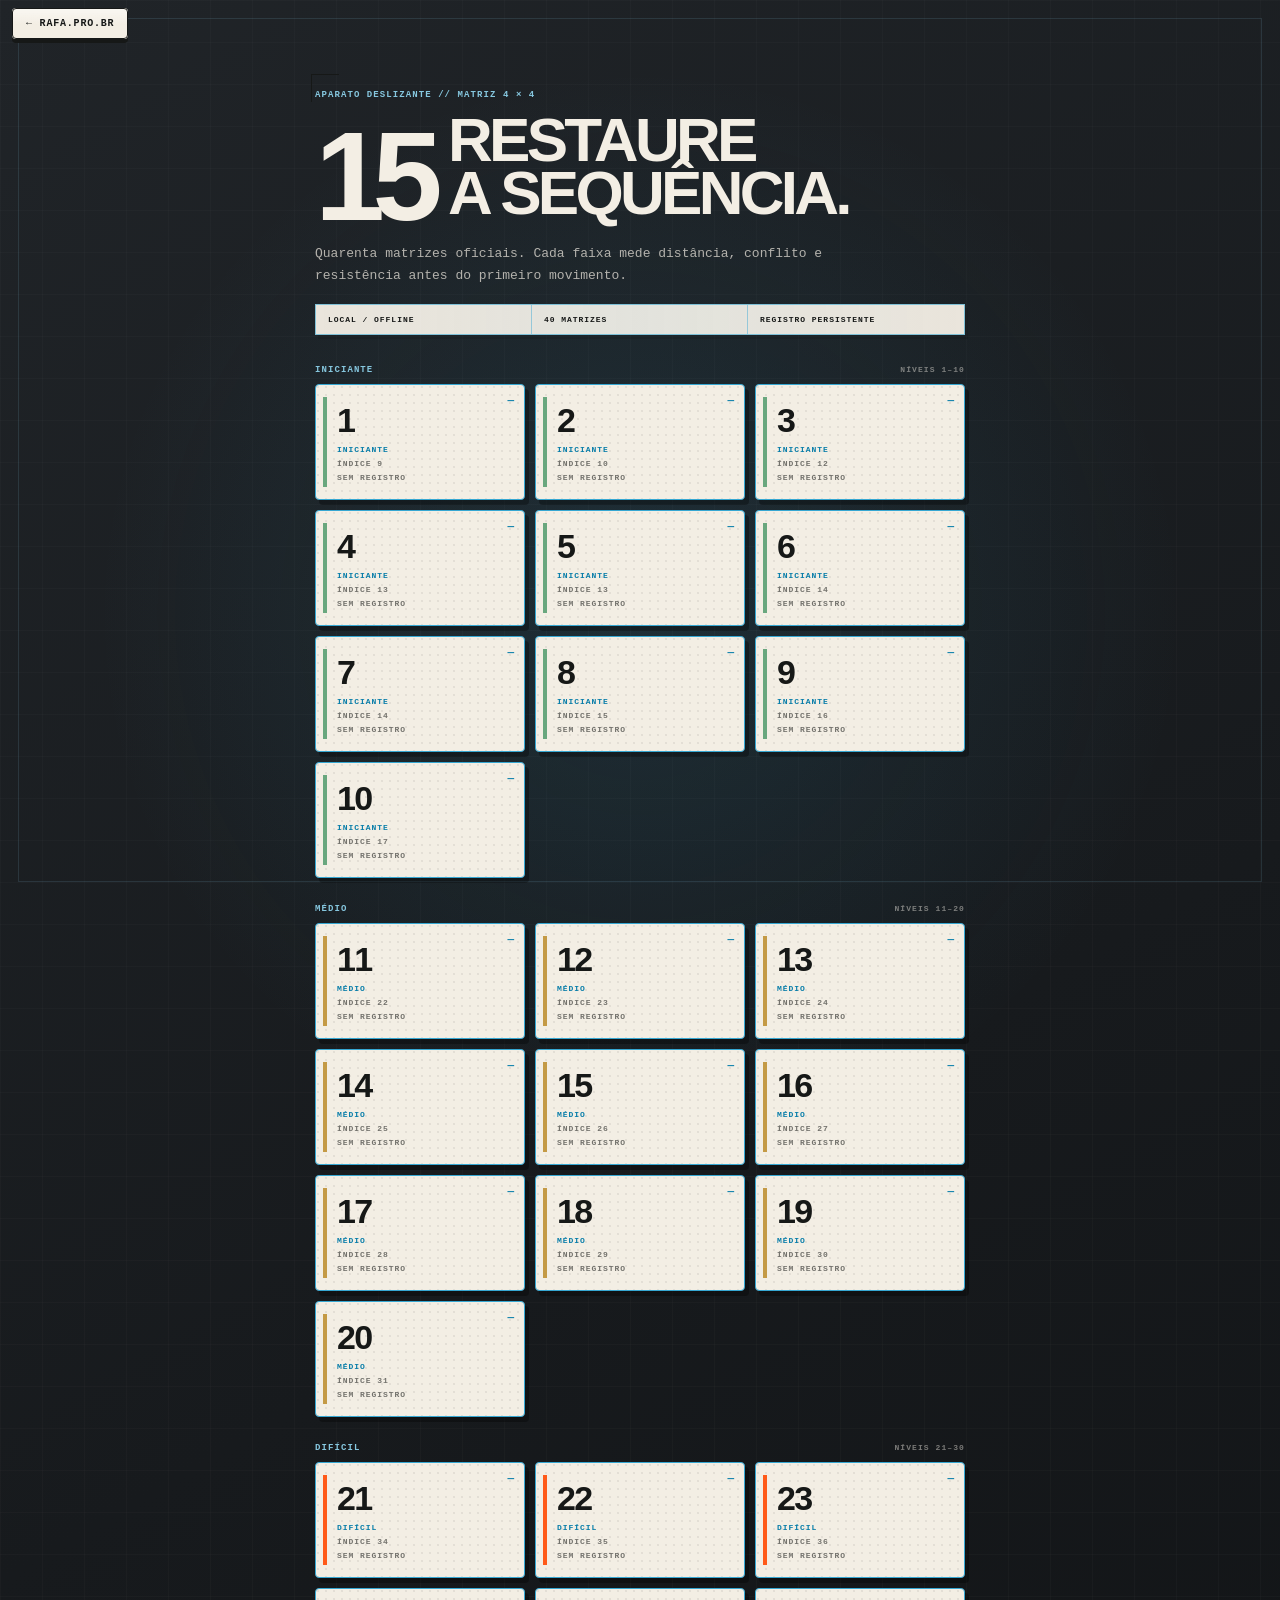
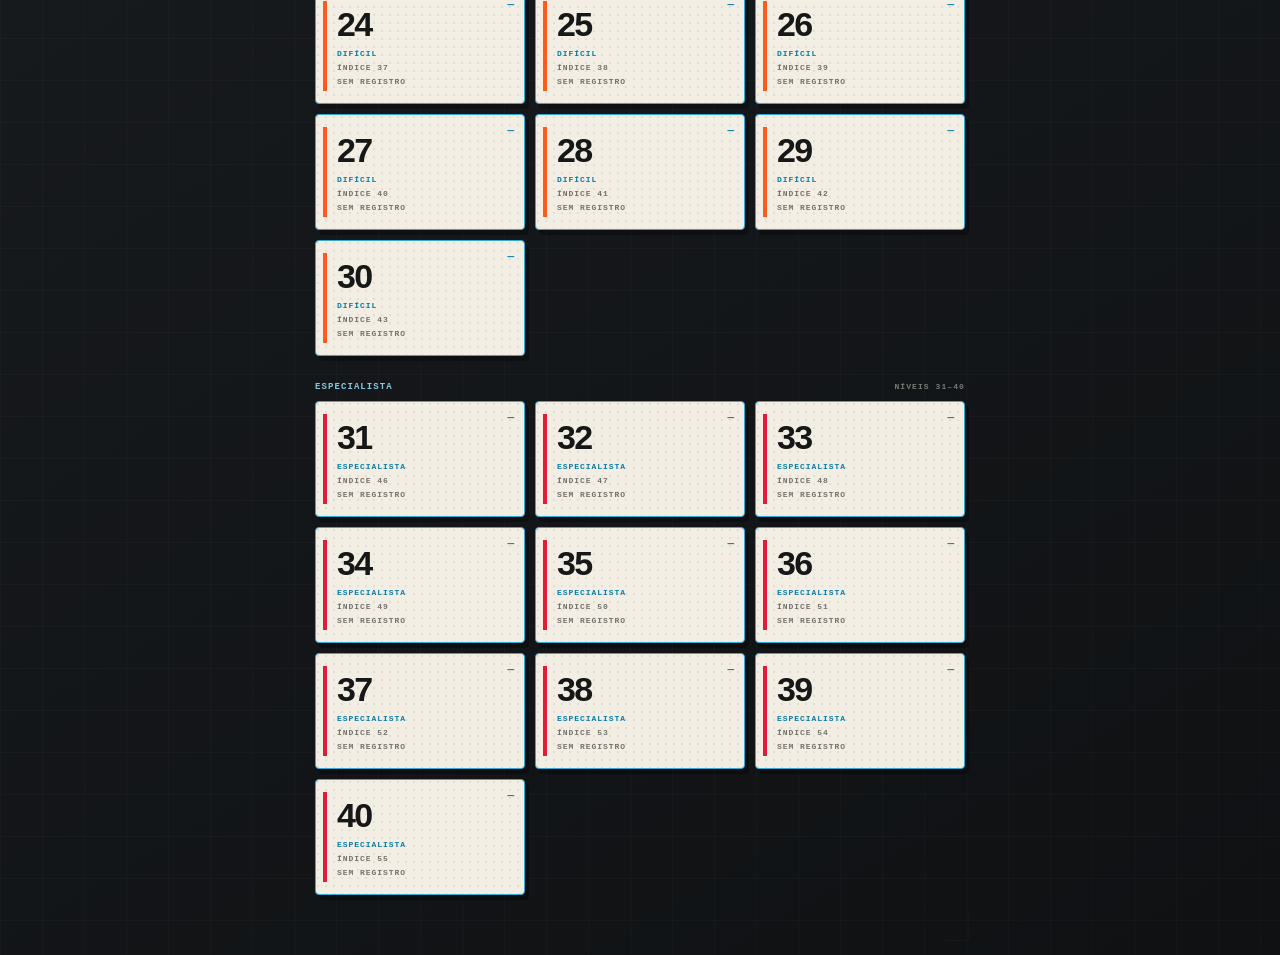
==== commit ce8669a1: "Merge RafaMass Blueprint interface and design system Applies the editorial blueprint identity, respo" ====
--- a/index.html
+++ b/index.html
@@ -3,26 +3,37 @@
 <head>
   <meta charset="utf-8">
   <meta name="viewport" content="width=device-width, initial-scale=1, viewport-fit=cover">
-  <meta name="theme-color" content="#b2c9c3">
-  <meta name="description" content="Dirlizanu: quebra-cabeça deslizante de quinze peças com 40 níveis calibrados.">
+  <meta name="theme-color" content="#171a1d">
+  <meta name="description" content="Dirlizanu: aparato editorial de quebra-cabeça com 40 matrizes calibradas.">
   <meta name="apple-mobile-web-app-capable" content="yes">
-  <meta name="apple-mobile-web-app-status-bar-style" content="default">
+  <meta name="apple-mobile-web-app-status-bar-style" content="black-translucent">
   <meta name="apple-mobile-web-app-title" content="dirlizanu">
   <link rel="manifest" href="manifest.json">
   <link rel="apple-touch-icon" sizes="180x180" href="icon-terra.png">
+  <link rel="stylesheet" href="design-system/rafamass-blueprint.css">
   <link rel="stylesheet" href="styles.css">
-  <title>dirlizanu — Slide Puzzle</title>
+  <link rel="stylesheet" href="refinement.css">
+  <link rel="stylesheet" href="responsive-centering.css">
+  <title>dirlizanu — Aparato deslizante</title>
   <script data-goatcounter="https://dirlizanu.goatcounter.com/count" async src="//gc.zgo.at/count.js"></script>
 </head>
-<body>
-  <a class="site-return" href="https://rafa.pro.br/" aria-label="Voltar para rafa.pro.br">← rafa.pro.br</a>
+<body data-rm-blueprint>
+  <a class="site-return rm-command" href="https://rafa.pro.br/" aria-label="Voltar para rafa.pro.br">← rafa.pro.br</a>
 
   <section id="screen-select" class="screen active" aria-hidden="false">
     <main class="select-shell">
       <header class="select-header">
-        <span class="product-kicker">Slide puzzle · matriz 4 × 4</span>
-        <h1>Qual nível<br>vamos jogar?</h1>
-        <p>Deslize as peças para ordenar os números de 1 a 15. O encaixe vazio termina no canto inferior direito.</p>
+        <span class="product-kicker">Aparato deslizante // matriz 4 × 4</span>
+        <div class="select-title-lockup">
+          <span class="select-index" aria-hidden="true">15</span>
+          <h1>Restaure<br>a sequência.</h1>
+        </div>
+        <p>Quarenta matrizes oficiais. Cada faixa mede distância, conflito e resistência antes do primeiro movimento.</p>
+        <div class="select-meta rm-meta-strip" aria-hidden="true">
+          <span>LOCAL / OFFLINE</span>
+          <span>40 MATRIZES</span>
+          <span>REGISTRO PERSISTENTE</span>
+        </div>
       </header>
       <div id="levelsGrid" aria-label="Seleção de níveis"></div>
     </main>
@@ -30,8 +41,8 @@
 
   <section id="screen-game" class="screen" aria-hidden="true">
     <main class="game-shell">
-      <header class="game-topbar">
-        <button class="button button-quiet" id="btnBack" type="button">← Níveis</button>
+      <header class="game-topbar rm-meta-strip">
+        <button class="button button-quiet rm-command" id="btnBack" type="button">← Níveis</button>
 
         <div class="game-identification">
           <strong id="gameLevel">Nível 1 de 40</strong>
@@ -51,30 +62,47 @@
         </div>
       </header>
 
-      <section class="board-area" id="boardArea" aria-label="Área do quebra-cabeça">
-        <div class="board-shell" id="boardShell">
-          <div class="board" id="board" role="grid" aria-label="Quebra-cabeça de quinze peças"></div>
+      <section class="machine rm-surface" aria-label="Aparato de jogo">
+        <header class="machine-head">
+          <div>
+            <span class="machine-kicker">Unidade móvel // sequência numérica</span>
+            <strong>Campo de montagem</strong>
+          </div>
+          <div class="machine-register" aria-hidden="true">SÉRIE D-15<br>ENCAIXES 16<br>ESTADO ATIVO</div>
+        </header>
+
+        <div class="board-area" id="boardArea">
+          <div class="board-shell" id="boardShell">
+            <div class="board" id="board" role="grid" aria-label="Quebra-cabeça de quinze peças"></div>
+          </div>
         </div>
+
+        <footer class="machine-foot" aria-hidden="true">
+          <span>Arraste uma linha alinhada ao vazio.</span>
+          <span>Precisão antes do impacto.</span>
+        </footer>
       </section>
 
       <footer class="game-footer">
-        <button class="button" id="btnRestart" type="button">Reiniciar</button>
-        <button class="button button-primary" id="btnShuffle" type="button">Nova matriz</button>
-        <button class="button sound-toggle" id="soundToggle" type="button" aria-pressed="true">Som: ligado</button>
+        <button class="button rm-command" id="btnRestart" type="button" data-command="CMD 01">Reiniciar</button>
+        <button class="button button-primary rm-command" id="btnShuffle" type="button" data-command="CMD 02">Nova matriz</button>
+        <button class="button sound-toggle rm-command" id="soundToggle" type="button" aria-pressed="true" data-command="AUDIO">Som: ligado</button>
       </footer>
 
-      <p class="game-hint">Clique numa peça alinhada ao vazio, arraste a fileira ou use as setas. A matriz livre não altera recordes.</p>
+      <p class="game-hint">Clique, arraste a fileira ou use as setas. A matriz livre não altera recordes oficiais.</p>
       <div id="gameLive" class="sr-only" aria-live="polite"></div>
     </main>
   </section>
 
   <section id="screen-win" class="screen" aria-hidden="true">
-    <main class="win-shell">
-      <div class="win-mark" aria-hidden="true">15</div>
-      <span class="product-kicker">Sequência restaurada</span>
-      <h2 id="winLevel">Nível concluído</h2>
+    <main class="win-shell rm-dossier">
+      <span class="product-kicker">Dossiê de conclusão // registro validado</span>
+      <div class="win-heading">
+        <div class="win-mark rm-key rm-key-signal" aria-hidden="true">15</div>
+        <h2 id="winLevel">Nível restaurado</h2>
+      </div>
 
-      <div class="win-stats">
+      <div class="win-stats rm-meta-strip">
         <div>
           <strong id="winMoves">0</strong>
           <span>Movimentos</span>
@@ -88,10 +116,16 @@
       <p id="winRecord" class="win-record"></p>
 
       <div class="win-actions">
-        <button class="button button-primary" id="btnNext" type="button">Próximo nível</button>
-        <button class="button" id="btnReplay" type="button">Jogar novamente</button>
-        <button class="button" id="btnMenu" type="button">Menu de níveis</button>
+        <button class="button button-primary rm-command" id="btnNext" type="button">Próximo nível</button>
+        <button class="button rm-command" id="btnReplay" type="button">Jogar novamente</button>
+        <button class="button rm-command" id="btnMenu" type="button">Menu de níveis</button>
       </div>
+
+      <aside class="win-breakout" aria-hidden="true">
+        <small>SEQUÊNCIA</small>
+        <strong>OK</strong>
+        <span>Todos os encaixes responderam.</span>
+      </aside>
     </main>
   </section>
 
--- a/design-system/rafamass-blueprint.css
+++ b/design-system/rafamass-blueprint.css
@@ -0,0 +1,210 @@
+/*
+ * RafaMass Blueprint System
+ * Version 1.0.0
+ * MIT License
+ *
+ * Apply data-rm-blueprint to a containing element, then use the rm-* classes.
+ * No external fonts, images, JavaScript or global reset are required.
+ */
+
+[data-rm-blueprint] {
+  --rm-stage: #171a1d;
+  --rm-stage-deep: #0f1113;
+  --rm-paper: #f3eee4;
+  --rm-paper-high: #fbf8f1;
+  --rm-paper-deep: #e5dccd;
+  --rm-ink: #161817;
+  --rm-ink-soft: rgba(22, 24, 23, .66);
+  --rm-cyan: #86c7df;
+  --rm-cyan-strong: #36a7d2;
+  --rm-cyan-pale: #d8f0f8;
+  --rm-cyan-grid: rgba(34, 132, 172, .15);
+  --rm-vermilion: #ff5a19;
+  --rm-vermilion-deep: #cf3d0a;
+  --rm-red: #e31b36;
+  --rm-line-soft: rgba(22, 24, 23, .18);
+  --rm-line-mid: rgba(22, 24, 23, .42);
+  --rm-line-hard: #161817;
+  --rm-shadow-sm: 3px 4px 0 rgba(22, 24, 23, .22);
+  --rm-shadow-md: 7px 9px 0 rgba(22, 24, 23, .24);
+  --rm-shadow-stage: 0 30px 65px rgba(0, 0, 0, .42);
+  --rm-radius-object: clamp(14px, 4.2vw, 24px);
+  --rm-radius-key: clamp(8px, 2.6vw, 15px);
+  --rm-radius-control: 4px;
+  --rm-font-display: Arial, Helvetica, sans-serif;
+  --rm-font-editorial: Georgia, "Times New Roman", serif;
+  --rm-font-technical: "Courier New", Courier, monospace;
+  --rm-motion-fast: 90ms;
+  --rm-motion-slide: 190ms;
+  --rm-motion-reveal: 340ms;
+  --rm-impact-ease: cubic-bezier(.2, .8, .2, 1);
+  color: var(--rm-ink);
+  font-family: var(--rm-font-display);
+}
+
+[data-rm-blueprint],
+[data-rm-blueprint] *,
+[data-rm-blueprint] *::before,
+[data-rm-blueprint] *::after {
+  box-sizing: border-box;
+}
+
+[data-rm-blueprint] :focus-visible {
+  outline: 3px solid var(--rm-cyan-pale);
+  outline-offset: 3px;
+}
+
+[data-rm-blueprint] .rm-surface {
+  position: relative;
+  color: var(--rm-ink);
+  border: 2px solid var(--rm-cyan-strong);
+  border-radius: var(--rm-radius-object);
+  background:
+    radial-gradient(circle at 2px 2px, rgba(22, 24, 23, .075) 1px, transparent 1.2px) 0 0 / 9px 9px,
+    linear-gradient(90deg, rgba(255,255,255,.27), transparent 32%),
+    var(--rm-paper);
+  box-shadow:
+    var(--rm-shadow-md),
+    var(--rm-shadow-stage),
+    inset 0 1px rgba(255,255,255,.75);
+}
+
+[data-rm-blueprint] .rm-surface::before {
+  content: "";
+  position: absolute;
+  inset: 8px;
+  border: 1px solid rgba(54, 167, 210, .32);
+  border-radius: calc(var(--rm-radius-object) - 7px);
+  pointer-events: none;
+}
+
+[data-rm-blueprint] .rm-meta-strip {
+  border: 1px solid rgba(54, 167, 210, .58);
+  background:
+    linear-gradient(90deg, transparent, rgba(134, 199, 223, .08), transparent),
+    rgba(243, 238, 228, .96);
+  box-shadow: var(--rm-shadow-sm);
+}
+
+[data-rm-blueprint] .rm-command {
+  position: relative;
+  border: 1px solid var(--rm-ink);
+  border-radius: var(--rm-radius-control);
+  color: var(--rm-ink);
+  background:
+    linear-gradient(180deg, rgba(255,255,255,.5), transparent 55%),
+    var(--rm-paper);
+  box-shadow: 0 4px 0 var(--rm-ink);
+  font-family: var(--rm-font-technical);
+  font-weight: 700;
+  letter-spacing: .08em;
+  text-transform: uppercase;
+  transition:
+    transform var(--rm-motion-fast) ease,
+    box-shadow var(--rm-motion-fast) ease,
+    background var(--rm-motion-fast) ease;
+}
+
+[data-rm-blueprint] .rm-command:hover {
+  background:
+    linear-gradient(180deg, rgba(255,255,255,.65), transparent 55%),
+    var(--rm-paper-high);
+}
+
+[data-rm-blueprint] .rm-command:active {
+  transform: translateY(3px);
+  box-shadow: 0 1px 0 var(--rm-ink);
+}
+
+[data-rm-blueprint] .rm-command[aria-pressed="false"] {
+  color: rgba(22, 24, 23, .62);
+  background:
+    repeating-linear-gradient(135deg, transparent 0 5px, rgba(22,24,23,.045) 5px 6px),
+    var(--rm-paper-deep);
+}
+
+[data-rm-blueprint] .rm-key {
+  display: grid;
+  place-items: center;
+  border: 1px solid rgba(22, 24, 23, .38);
+  border-radius: var(--rm-radius-key);
+  color: var(--rm-ink);
+  background:
+    radial-gradient(circle at 34% 18%, rgba(255,255,255,.82), transparent 40%),
+    linear-gradient(145deg, var(--rm-paper-high), var(--rm-paper-deep));
+  box-shadow:
+    inset 2px 2px 2px rgba(255,255,255,.82),
+    inset -2px -4px 8px rgba(22,24,23,.08),
+    0 6px 0 #bcb3a5,
+    0 10px 14px rgba(22,24,23,.23);
+}
+
+[data-rm-blueprint] .rm-key-signal {
+  color: #fff8f1;
+  background:
+    radial-gradient(circle at 34% 18%, rgba(255,255,255,.32), transparent 40%),
+    linear-gradient(145deg, #ff6a2c, var(--rm-vermilion));
+  box-shadow:
+    inset 2px 2px 2px rgba(255,255,255,.32),
+    inset -2px -4px 8px rgba(92,20,0,.11),
+    0 6px 0 var(--rm-vermilion-deep),
+    0 10px 14px rgba(92,20,0,.26);
+}
+
+[data-rm-blueprint] .rm-dossier {
+  position: relative;
+  border: 3px solid var(--rm-ink);
+  color: var(--rm-ink);
+  background:
+    radial-gradient(circle at 2px 2px, rgba(22,24,23,.075) 1px, transparent 1.2px) 0 0 / 9px 9px,
+    var(--rm-paper);
+  box-shadow: var(--rm-shadow-md);
+}
+
+[data-rm-blueprint] .rm-dossier::before {
+  content: "";
+  position: absolute;
+  top: 0;
+  bottom: 0;
+  left: 18px;
+  border-left: 2px dashed rgba(22, 24, 23, .52);
+  pointer-events: none;
+}
+
+[data-rm-blueprint] .rm-blueprint-grid {
+  background:
+    repeating-linear-gradient(0deg, transparent 0 35px, rgba(54,167,210,.13) 35px 36px),
+    repeating-linear-gradient(90deg, transparent 0 35px, rgba(54,167,210,.11) 35px 36px),
+    var(--rm-paper);
+}
+
+[data-rm-blueprint] .rm-kicker {
+  color: #087da9;
+  font-family: var(--rm-font-technical);
+  font-size: .68rem;
+  font-weight: 700;
+  letter-spacing: .14em;
+  text-transform: uppercase;
+}
+
+[data-rm-blueprint] .rm-rule {
+  height: 4px;
+  border: 0;
+  background: var(--rm-ink);
+}
+
+[data-rm-blueprint] .rm-signal {
+  color: #fff;
+  background: var(--rm-vermilion);
+}
+
+@media (prefers-reduced-motion: reduce) {
+  [data-rm-blueprint] *,
+  [data-rm-blueprint] *::before,
+  [data-rm-blueprint] *::after {
+    scroll-behavior: auto !important;
+    transition-duration: .01ms !important;
+    animation-duration: .01ms !important;
+    animation-iteration-count: 1 !important;
+  }
+}
--- a/styles.css
+++ b/styles.css
@@ -1 +1 @@
-*,*::before,*::after{box-sizing:border-box}:root{--bg:#b2c9c3;--surface:#f4efe6;--text:#1a1a1a;--muted:#555;--accent:#d97757;--accent-deep:#b65b3d;--easy:#5a8a6a;--medium:#9b772f;--hard:#c45d3d;--expert:#7f5674;--board:#52665f;--radius:12px;--motion:190ms}html{min-height:100%;background:var(--bg)}body{min-height:100%;margin:0;color:var(--text);background:radial-gradient(circle at 50% 0,rgba(255,255,255,.22),transparent 36rem),var(--bg);font-family:Georgia,"Times New Roman",serif;-webkit-font-smoothing:antialiased;overflow-x:hidden}button{color:inherit;font:inherit}button:focus-visible,a:focus-visible{outline:3px solid #111;outline-offset:3px}.site-return{position:fixed;top:max(12px,env(safe-area-inset-top));left:max(12px,env(safe-area-inset-left));z-index:50;padding:8px 12px;color:#fff;background:rgba(0,0,0,.52);border:1px solid rgba(255,255,255,.35);border-radius:999px;font:700 11px/1 "Courier New",monospace;letter-spacing:.06em;text-decoration:none}.screen{display:none;min-height:100vh}.screen.active{display:block}.select-shell,.game-shell,.win-shell{width:min(100% - 28px,620px);margin:0 auto;padding:max(74px,calc(env(safe-area-inset-top) + 62px)) 0 max(34px,env(safe-area-inset-bottom))}.select-header{margin-bottom:34px;text-align:center}.product-kicker,.section-label,.level-name,.level-score,.level-best,.game-difficulty,.game-identification small,.stat small,.button,.game-hint,.win-record,.win-stats span{font-family:"Courier New",Courier,monospace}.product-kicker{display:block;margin-bottom:14px;color:var(--accent-deep);font-size:11px;font-weight:700;letter-spacing:.14em;text-transform:uppercase}.select-header h1{margin:0 0 14px;font-size:clamp(34px,8vw,52px);line-height:.96;letter-spacing:-.045em}.select-header p{max-width:440px;margin:0 auto;color:var(--muted);font:13px/1.65 "Courier New",monospace}.tier-group{margin-bottom:28px}.section-label{display:flex;align-items:baseline;justify-content:space-between;gap:16px;margin-bottom:10px;padding:0 2px;color:var(--muted);font-size:10px;font-weight:700;letter-spacing:.11em;text-transform:uppercase}.section-label small{font-size:9px;font-weight:400}.levels-grid{display:grid;grid-template-columns:repeat(3,minmax(0,1fr));gap:10px}.level-card{position:relative;min-width:0;min-height:112px;padding:14px 12px 12px;overflow:hidden;border:1px solid rgba(0,0,0,.09);border-left:4px solid var(--accent);border-radius:var(--radius);color:var(--text);background:var(--surface);box-shadow:0 4px 0 rgba(0,0,0,.09);cursor:pointer;text-align:left;transition:transform 120ms ease,box-shadow 120ms ease}.level-card:active{transform:translateY(3px);box-shadow:0 1px 0 rgba(0,0,0,.09)}.level-card.easy{border-left-color:var(--easy)}.level-card.medium{border-left-color:var(--medium)}.level-card.hard{border-left-color:var(--hard)}.level-card.expert{border-left-color:var(--expert)}.level-status{position:absolute;top:10px;right:10px;color:var(--easy);font:700 11px/1 "Courier New",monospace}.level-number{display:block;margin-bottom:7px;font-size:29px;font-weight:700;line-height:1}.level-name,.level-score,.level-best{display:block;overflow:hidden;color:var(--muted);font-size:9px;line-height:1.4;text-overflow:ellipsis;text-transform:uppercase;white-space:nowrap}.level-score{margin-top:5px}.level-best{margin-top:3px;color:rgba(0,0,0,.46)}.game-shell{width:min(100% - 22px,650px)}.game-topbar{display:grid;grid-template-columns:auto minmax(0,1fr) auto;align-items:center;gap:12px;margin-bottom:18px}.game-identification{min-width:0}.game-identification strong,.game-identification span,.game-identification small{display:block}.game-identification strong{font-size:17px}.game-difficulty{margin-top:4px;font-size:10px}.game-difficulty.easy{color:var(--easy)}.game-difficulty.medium{color:var(--medium)}.game-difficulty.hard{color:var(--hard)}.game-difficulty.expert{color:var(--expert)}.game-identification small{margin-top:4px;overflow:hidden;color:var(--muted);font-size:8px;text-overflow:ellipsis;text-transform:uppercase;white-space:nowrap}.game-stats{display:flex;gap:7px}.stat{min-width:66px;padding:8px 10px;border:1px solid rgba(0,0,0,.09);border-radius:9px;background:var(--surface);text-align:center}.stat>span{display:block;font-size:19px;font-weight:700;font-variant-numeric:tabular-nums}.stat small{display:block;margin-top:2px;color:var(--muted);font-size:7px;text-transform:uppercase}.board-area{display:grid;width:100%;place-items:center}.board-shell{max-width:100%;padding:10px;border:1px solid rgba(0,0,0,.18);border-radius:18px;background:var(--board);box-shadow:0 12px 26px rgba(0,0,0,.22),inset 0 1px 0 rgba(255,255,255,.15)}.board{position:relative;overflow:hidden;border-radius:12px;background:rgba(0,0,0,.17);touch-action:none}.slots-layer,.tiles-layer{position:absolute;inset:0}.slot,.tile{position:absolute;top:0;left:0}.slot{border:1px solid rgba(255,255,255,.07);border-radius:9px;background:rgba(0,0,0,.18);box-shadow:inset 0 5px 9px rgba(0,0,0,.24)}.tile{display:grid;padding:0;place-items:center;border:1px solid rgba(0,0,0,.14);border-radius:9px;color:var(--text);background:linear-gradient(180deg,rgba(255,255,255,.54),transparent 42%),var(--surface);box-shadow:inset 0 2px 0 rgba(255,255,255,.8),inset 0 -4px 0 rgba(0,0,0,.12),0 5px 0 #c9c0af,0 9px 13px rgba(0,0,0,.25);cursor:grab;font-weight:700;transition:transform var(--motion) cubic-bezier(.22,.72,.22,1),box-shadow 90ms ease;will-change:transform;contain:layout paint style}.tile.hero-tile{color:#fff;background:linear-gradient(180deg,rgba(255,255,255,.26),transparent 42%),var(--accent);box-shadow:inset 0 2px 0 rgba(255,255,255,.35),inset 0 -4px 0 rgba(0,0,0,.13),0 5px 0 var(--accent-deep),0 9px 13px rgba(0,0,0,.25)}.tile-registration{display:none}.tile-number{pointer-events:none}.tile.key-down{box-shadow:inset 0 2px 4px rgba(0,0,0,.12),0 2px 0 #c9c0af,0 4px 7px rgba(0,0,0,.2)}.tile.dragging{z-index:5;cursor:grabbing;transition:none}.board.no-motion .tile{transition:none!important}.game-footer{display:grid;grid-template-columns:1fr 1fr auto;gap:9px;margin-top:24px}.button{min-height:47px;padding:10px 14px;border:1px solid rgba(0,0,0,.14);border-radius:var(--radius);color:var(--text);background:var(--surface);box-shadow:0 4px 0 rgba(0,0,0,.12);cursor:pointer;font-size:11px;font-weight:700;text-transform:uppercase;transition:transform 90ms ease,box-shadow 90ms ease}.button:active{transform:translateY(3px);box-shadow:0 1px 0 rgba(0,0,0,.12)}.button-primary{color:#fff;border-color:transparent;background:var(--accent)}.button-quiet{min-height:42px}.sound-toggle{min-width:112px}.sound-toggle.off{color:var(--muted)}.game-hint{max-width:520px;margin:14px auto 0;color:var(--muted);font-size:10px;line-height:1.55;text-align:center}.win-shell{max-width:470px;text-align:center}.win-mark{display:grid;width:94px;height:94px;margin:0 auto 22px;place-items:center;border-radius:24px;color:#fff;background:var(--accent);box-shadow:0 8px 0 var(--accent-deep);font-size:42px;font-weight:700}.win-shell h2{margin:0 0 26px;font-size:clamp(30px,7vw,44px)}.win-stats{display:grid;grid-template-columns:1fr 1fr;gap:10px}.win-stats>div{padding:20px;border:1px solid rgba(0,0,0,.1);border-radius:var(--radius);background:var(--surface)}.win-stats strong,.win-stats span{display:block}.win-stats strong{color:var(--accent-deep);font-size:34px;font-variant-numeric:tabular-nums}.win-stats span{margin-top:4px;color:var(--muted);font-size:9px;text-transform:uppercase}.win-record{min-height:20px;margin:18px 0 24px;color:var(--easy);font-size:11px}.win-actions{display:grid;gap:9px}.sr-only{position:absolute;width:1px;height:1px;padding:0;overflow:hidden;border:0;clip:rect(0,0,0,0);white-space:nowrap}@media (hover:hover){.level-card:hover{transform:translateY(-2px);box-shadow:0 7px 14px rgba(0,0,0,.12)}}@media (max-width:520px){.select-shell,.game-shell,.win-shell{width:min(100% - 20px,620px)}.levels-grid{grid-template-columns:repeat(2,minmax(0,1fr))}.game-topbar{grid-template-columns:auto minmax(0,1fr)}.game-stats{grid-column:1/-1;justify-content:end}.game-footer{grid-template-columns:1fr 1fr}.sound-toggle{grid-column:1/-1}}@media (max-width:360px){.level-card{min-height:104px}.button{padding-inline:9px;font-size:10px}}@media (prefers-reduced-motion:reduce){*,*::before,*::after{scroll-behavior:auto!important;transition-duration:.01ms!important;animation-duration:.01ms!important;animation-iteration-count:1!important}}+html{min-height:100%;background:#171a1d}body{min-height:100%;margin:0;color:var(--rm-paper);background:linear-gradient(90deg,rgba(255,255,255,.018) 1px,transparent 1px) 0 0/42px 42px,linear-gradient(rgba(255,255,255,.018) 1px,transparent 1px) 0 0/42px 42px,radial-gradient(circle at 50% 24%,rgba(54,167,210,.12),transparent 34rem),linear-gradient(150deg,#202428 0%,var(--rm-stage) 48%,var(--rm-stage-deep) 100%);font-family:var(--rm-font-display);-webkit-font-smoothing:antialiased;overflow-x:hidden;user-select:none}body::before{content:"";position:fixed;inset:18px;border:1px solid rgba(134,199,223,.14);pointer-events:none}button{font:inherit}.screen{display:none;min-height:100vh}.screen.active{display:block}.site-return{position:fixed;top:max(12px,env(safe-area-inset-top));left:max(12px,env(safe-area-inset-left));z-index:50;min-height:38px;padding:9px 13px;text-decoration:none;font-size:10px}.select-shell,.game-shell,.win-shell{position:relative;width:min(100% - 24px,650px);margin:0 auto;padding:max(72px,calc(env(safe-area-inset-top) + 58px)) 0 max(34px,env(safe-area-inset-bottom))}.select-shell::before,.select-shell::after,.game-shell::before,.game-shell::after{content:"";position:absolute;width:28px;height:28px;border-color:rgba(134,199,223,.62);pointer-events:none}.select-shell::before,.game-shell::before{top:56px;left:-4px;border-top:1px solid;border-left:1px solid}.select-shell::after,.game-shell::after{right:-4px;bottom:14px;border-right:1px solid;border-bottom:1px solid}.select-header{margin-bottom:30px}.product-kicker,.section-label,.level-name,.level-score,.level-best,.game-difficulty,.game-identification small,.stat small,.machine-kicker,.machine-register,.machine-foot,.button,.game-hint,.win-record,.win-stats span,.select-meta{font-family:var(--rm-font-technical);text-transform:uppercase;letter-spacing:.12em;font-weight:700}.product-kicker{display:block;margin-bottom:14px;color:var(--rm-cyan);font-size:9px}.select-title-lockup{display:grid;grid-template-columns:auto minmax(0,1fr);align-items:end;gap:18px}.select-index{color:var(--rm-paper);font-size:clamp(76px,23vw,126px);font-weight:900;line-height:.68;letter-spacing:-.1em}.select-header h1{margin:0;color:var(--rm-paper);font-size:clamp(36px,8vw,62px);line-height:.85;letter-spacing:-.06em;text-transform:uppercase}.select-header p{max-width:510px;margin:24px 0 18px;color:rgba(243,238,228,.7);font:13px/1.65 var(--rm-font-technical)}.select-meta{display:grid;grid-template-columns:repeat(3,1fr);color:var(--rm-ink);font-size:8px}.select-meta span{padding:10px 12px;border-right:1px solid rgba(54,167,210,.45)}.select-meta span:last-child{border-right:0}.tier-group{margin-bottom:26px}.section-label{display:flex;align-items:baseline;justify-content:space-between;gap:16px;margin-bottom:9px;color:var(--rm-cyan);font-size:9px}.section-label small{color:rgba(243,238,228,.46);font-size:8px}.levels-grid{display:grid;grid-template-columns:repeat(3,minmax(0,1fr));gap:10px}.level-card{position:relative;min-width:0;min-height:116px;padding:15px 12px 13px;border:1px solid var(--rm-cyan-strong);border-radius:4px;color:var(--rm-ink);background:radial-gradient(circle at 2px 2px,rgba(22,24,23,.07) 1px,transparent 1.2px) 0 0/8px 8px,var(--rm-paper);box-shadow:4px 5px 0 rgba(0,0,0,.3);cursor:pointer;text-align:left;transition:transform var(--rm-motion-fast) ease,box-shadow var(--rm-motion-fast) ease}.level-card::before{content:"";position:absolute;left:7px;top:12px;bottom:12px;width:4px;background:var(--rm-cyan-strong)}.level-card.easy::before{background:#69a77e}.level-card.medium::before{background:#c49a45}.level-card.hard::before{background:var(--rm-vermilion)}.level-card.expert::before{background:var(--rm-red)}.level-card:hover{transform:translateY(-2px);box-shadow:5px 7px 0 rgba(0,0,0,.3)}.level-card:active{transform:translateY(3px);box-shadow:2px 2px 0 rgba(0,0,0,.3)}.level-status{position:absolute;top:10px;right:10px;color:#1182ad;font:700 11px/1 var(--rm-font-technical)}.level-number{display:block;margin-left:9px;color:var(--rm-ink);font-size:34px;font-weight:900;line-height:1;letter-spacing:-.05em}.level-name,.level-score,.level-best{display:block;margin-left:9px;overflow:hidden;color:rgba(22,24,23,.58);font-size:8px;line-height:1.45;text-overflow:ellipsis;white-space:nowrap}.level-name{margin-top:7px;color:#087da9}.level-score{margin-top:3px}.level-best{margin-top:2px}.game-shell{width:min(100% - 20px,650px)}.game-topbar{display:grid;grid-template-columns:auto minmax(0,1fr) auto;align-items:stretch;gap:0;margin-bottom:14px;color:var(--rm-ink)}.game-topbar>.button{border-top:0;border-bottom:0;border-left:0;box-shadow:none}.game-identification{min-width:0;padding:9px 12px;border-right:1px solid rgba(54,167,210,.45)}.game-identification strong,.game-identification span,.game-identification small{display:block}.game-identification strong{font-size:15px;text-transform:uppercase}.game-difficulty{margin-top:3px;font-size:8px}.game-difficulty.easy{color:#4b855f}.game-difficulty.medium{color:#9b772f}.game-difficulty.hard{color:#c64c23}.game-difficulty.expert{color:#b3132a}.game-identification small{margin-top:4px;overflow:hidden;color:rgba(22,24,23,.58);font-size:7px;text-overflow:ellipsis;white-space:nowrap}.game-stats{display:grid;grid-template-columns:repeat(2,minmax(68px,auto))}.stat{padding:8px 10px;border-right:1px solid rgba(54,167,210,.45);text-align:right}.stat:last-child{border-right:0}.stat>span{display:block;font-size:18px;font-weight:900;font-variant-numeric:tabular-nums}.stat small{display:block;margin-top:2px;color:#087da9;font-size:7px}.machine{padding:18px}.machine-head{position:relative;z-index:1;display:flex;align-items:end;justify-content:space-between;gap:16px;margin-bottom:14px;padding:0 4px}.machine-head strong{display:block;margin-top:5px;font-size:20px;letter-spacing:-.04em;text-transform:uppercase}.machine-kicker{display:block;color:#087da9;font-size:8px}.machine-register{color:rgba(22,24,23,.55);font-size:7px;line-height:1.5;text-align:right}.board-area{position:relative;z-index:1;display:grid;width:100%;place-items:center}.board-shell{position:relative;max-width:100%;padding:10px;border:2px solid var(--rm-ink);border-radius:calc(var(--rm-radius-object) - 4px);background:linear-gradient(135deg,rgba(255,255,255,.12),transparent 45%),var(--rm-cyan-strong);box-shadow:inset 0 0 0 1px rgba(255,255,255,.34),4px 5px 0 rgba(22,24,23,.26)}.board-shell::before,.board-shell::after{content:"";position:absolute;width:16px;height:16px;border-color:var(--rm-ink);pointer-events:none}.board-shell::before{top:4px;left:4px;border-top:1px solid;border-left:1px solid}.board-shell::after{right:4px;bottom:4px;border-right:1px solid;border-bottom:1px solid}.board{position:relative;overflow:hidden;border:1px solid rgba(22,24,23,.48);border-radius:calc(var(--rm-radius-object) - 8px);background:radial-gradient(circle at 2px 2px,rgba(255,255,255,.1) 1px,transparent 1.2px) 0 0/8px 8px,linear-gradient(145deg,#168bb5,#5ab6d7);box-shadow:inset 0 7px 16px rgba(3,50,69,.36);touch-action:none}.slots-layer,.tiles-layer{position:absolute;inset:0}.slot,.tile{position:absolute;top:0;left:0;border-radius:var(--rm-radius-key)}.slot{border:1px solid rgba(11,76,101,.46);background:radial-gradient(circle at 50% 35%,rgba(255,255,255,.08),transparent 56%),rgba(3,76,105,.27);box-shadow:inset 0 6px 10px rgba(3,50,69,.42),inset 0 -1px rgba(255,255,255,.11)}.slot::after{content:"";position:absolute;inset:10%;border:1px solid rgba(216,240,248,.14);border-radius:calc(var(--rm-radius-key) - 3px)}.tile{display:grid;padding:0;place-items:center;border:1px solid rgba(22,24,23,.42);color:var(--rm-ink);background:radial-gradient(circle at 34% 18%,rgba(255,255,255,.84),transparent 40%),linear-gradient(145deg,var(--rm-paper-high),var(--rm-paper-deep));box-shadow:inset 2px 2px 2px rgba(255,255,255,.84),inset -2px -4px 8px rgba(22,24,23,.08),0 6px 0 #bcb3a5,0 10px 14px rgba(22,24,23,.23);cursor:grab;font-family:var(--rm-font-display);font-weight:500;letter-spacing:-.045em;transition:transform var(--rm-motion-slide) cubic-bezier(.22,.72,.22,1),box-shadow var(--rm-motion-fast) ease;will-change:transform;contain:layout paint style}.tile::before{content:"";position:absolute;inset:8%;border:1px solid rgba(22,24,23,.12);border-radius:calc(var(--rm-radius-key) - 3px);pointer-events:none}.tile-number{position:relative;z-index:2;pointer-events:none;transform:translateY(-1%)}.tile-registration{position:absolute;top:10%;right:10%;width:12%;height:12%;border-top:1px solid rgba(22,24,23,.28);border-right:1px solid rgba(22,24,23,.28);opacity:.55;pointer-events:none}.tile.hero-tile{color:#fff8f1;background:radial-gradient(circle at 34% 18%,rgba(255,255,255,.32),transparent 40%),linear-gradient(145deg,#ff6a2c,var(--rm-vermilion));box-shadow:inset 2px 2px 2px rgba(255,255,255,.32),inset -2px -4px 8px rgba(92,20,0,.11),0 6px 0 var(--rm-vermilion-deep),0 10px 14px rgba(92,20,0,.26);letter-spacing:-.06em}.tile.hero-tile::before{border-color:rgba(255,248,241,.2)}.tile.hero-tile .tile-registration{border-color:rgba(255,248,241,.46);opacity:.8}.tile.key-down{box-shadow:inset 0 3px 6px rgba(22,24,23,.16),0 2px 0 #bcb3a5,0 4px 8px rgba(22,24,23,.2)}.tile.hero-tile.key-down{box-shadow:inset 0 3px 6px rgba(92,20,0,.2),0 2px 0 var(--rm-vermilion-deep),0 4px 8px rgba(92,20,0,.22)}.tile.dragging{z-index:5;cursor:grabbing;transition:none}.board.no-motion .tile{transition:none!important}.machine-foot{position:relative;z-index:1;display:flex;justify-content:space-between;gap:14px;margin-top:14px;padding:0 4px;color:rgba(22,24,23,.55);font-size:7px}.game-footer{display:grid;grid-template-columns:1fr 1fr auto;gap:9px;margin-top:22px}.button{min-height:48px;padding:10px 14px;cursor:pointer;font-size:10px}.button[data-command]::before{content:attr(data-command);display:block;margin-bottom:3px;color:#087da9;font-size:6px;letter-spacing:.14em}.button-primary{color:#fff;border-color:var(--rm-ink);background:linear-gradient(180deg,rgba(255,255,255,.13),transparent 55%),var(--rm-vermilion);box-shadow:0 4px 0 var(--rm-ink)}.button-primary:hover{background:linear-gradient(180deg,rgba(255,255,255,.2),transparent 55%),#ff6425}.button-quiet{min-height:100%;padding:8px 12px}.sound-toggle{min-width:112px}.game-hint{max-width:530px;margin:15px auto 0;color:rgba(243,238,228,.55);font-size:8px;line-height:1.55;text-align:center}.win-shell{width:min(100% - 26px,560px);margin-top:7vh;padding:34px 36px 32px 48px}.win-heading{display:grid;grid-template-columns:auto minmax(0,1fr);align-items:center;gap:22px}.win-mark{width:84px;height:84px;font-size:34px;font-weight:500;letter-spacing:-.06em}.win-shell h2{margin:0;font-size:clamp(34px,8vw,58px);line-height:.88;letter-spacing:-.06em;text-align:left;text-transform:uppercase}.win-stats{display:grid;grid-template-columns:1fr 1fr;margin-top:26px;box-shadow:none}.win-stats>div{padding:14px 16px;border-right:1px solid rgba(54,167,210,.45)}.win-stats>div:last-child{border-right:0}.win-stats strong,.win-stats span{display:block}.win-stats strong{font-size:32px;font-weight:900;font-variant-numeric:tabular-nums}.win-stats span{margin-top:3px;color:#087da9;font-size:7px}.win-record{min-height:20px;margin:18px 0 22px;color:#087da9;font-size:9px}.win-actions{display:grid;grid-template-columns:1.2fr 1fr;gap:9px}.win-actions #btnMenu{grid-column:1/-1}.win-breakout{position:absolute;right:-58px;bottom:58px;width:130px;min-height:150px;padding:20px 15px 18px 48px;color:#fff;background:var(--rm-red);border:3px solid var(--rm-ink);box-shadow:5px 7px 0 rgba(0,0,0,.28);transform:rotate(3deg)}.win-breakout::before{content:"“";position:absolute;left:8px;top:-10px;color:rgba(255,255,255,.2);font:120px/.8 var(--rm-font-editorial)}.win-breakout small,.win-breakout span{position:relative;display:block;font:700 7px/1.45 var(--rm-font-technical);letter-spacing:.1em;text-transform:uppercase}.win-breakout strong{position:relative;display:block;margin:16px 0 10px;font-size:42px;line-height:.8}.sr-only{position:absolute;width:1px;height:1px;padding:0;overflow:hidden;border:0;clip:rect(0,0,0,0);white-space:nowrap}@media (max-width:560px){.select-shell,.game-shell{width:min(100% - 18px,650px)}.select-title-lockup{gap:12px}.select-index{font-size:clamp(68px,25vw,100px)}.select-header h1{font-size:clamp(31px,11vw,48px)}.select-meta{grid-template-columns:1fr}.select-meta span{border-right:0;border-bottom:1px solid rgba(54,167,210,.35)}.select-meta span:last-child{border-bottom:0}.levels-grid{grid-template-columns:repeat(2,minmax(0,1fr))}.game-topbar{grid-template-columns:auto minmax(0,1fr)}.game-stats{grid-column:1/-1;border-top:1px solid rgba(54,167,210,.45)}.machine{padding:14px 12px}.machine-register{display:none}.machine-head strong{font-size:17px}.machine-foot{display:block}.machine-foot span:last-child{display:none}.game-footer{grid-template-columns:1fr 1fr}.sound-toggle{grid-column:1/-1}.win-shell{margin-top:4vh;padding:30px 24px 28px 38px}.win-heading{gap:15px}.win-mark{width:70px;height:70px}.win-actions{grid-template-columns:1fr}.win-actions #btnMenu{grid-column:auto}.win-breakout{position:relative;right:auto;bottom:auto;width:calc(100% + 20px);min-height:auto;margin:22px -10px -8px;padding:15px 20px 15px 74px;transform:none}.win-breakout strong{display:inline-block;margin:0 12px 0 0}.win-breakout span{display:inline}}@media (max-width:350px){.level-card{min-height:108px}.game-topbar{display:block}.game-topbar>.button{width:100%;border-right:0;border-bottom:1px solid rgba(54,167,210,.45)}.game-identification{border-right:0}.game-stats{border-top:1px solid rgba(54,167,210,.45)}.button{padding-inline:9px}.tile{font-weight:500}}@media (prefers-reduced-motion:reduce){.level-card:hover{transform:none}.win-breakout{transform:none}}
--- a/refinement.css
+++ b/refinement.css
@@ -0,0 +1,225 @@
+/*
+ * Dirlizanu — final art-direction pass
+ * Layout-only refinements added after screenshot review.
+ * No gameplay selector or movement property is changed here.
+ */
+
+body[data-rm-blueprint] {
+  --rm-radius-object: clamp(13px, 2vw, 18px);
+  --rm-radius-key: clamp(9px, 1.8vw, 13px);
+}
+
+.game-shell {
+  width: min(100% - 24px, 620px);
+  padding-top: max(54px, calc(env(safe-area-inset-top) + 44px));
+}
+
+.game-topbar {
+  margin-bottom: 10px;
+  box-shadow: 3px 4px 0 rgba(0, 0, 0, .24);
+}
+
+.game-topbar > .button {
+  min-width: 92px;
+}
+
+.game-identification {
+  padding: 10px 13px;
+}
+
+.game-identification strong {
+  font-size: 16px;
+}
+
+.game-difficulty,
+.game-identification small,
+.stat small {
+  font-size: 8px;
+}
+
+.stat {
+  padding: 9px 11px;
+}
+
+.stat > span {
+  font-size: 20px;
+}
+
+.machine {
+  padding: 15px 15px 13px;
+}
+
+.machine.rm-surface {
+  border-width: 1px;
+  box-shadow:
+    5px 6px 0 rgba(22, 24, 23, .22),
+    0 18px 38px rgba(0, 0, 0, .32),
+    inset 0 1px rgba(255, 255, 255, .72);
+}
+
+.machine.rm-surface::before {
+  inset: 6px;
+  border-color: rgba(54, 167, 210, .25);
+}
+
+.machine-head {
+  margin-bottom: 11px;
+  padding-inline: 3px;
+}
+
+.machine-head strong {
+  margin-top: 4px;
+  font-size: 21px;
+}
+
+.machine-kicker {
+  font-size: 9px;
+  letter-spacing: .13em;
+}
+
+.machine-register {
+  font-size: 8px;
+  line-height: 1.45;
+  letter-spacing: .1em;
+}
+
+.board-shell {
+  padding: 8px;
+  border-width: 1px;
+  box-shadow:
+    inset 0 0 0 1px rgba(255, 255, 255, .3),
+    3px 4px 0 rgba(22, 24, 23, .24);
+}
+
+.board {
+  box-shadow: inset 0 5px 12px rgba(3, 50, 69, .34);
+}
+
+.tile {
+  font-weight: 600;
+  box-shadow:
+    inset 2px 2px 2px rgba(255, 255, 255, .82),
+    inset -2px -4px 7px rgba(22, 24, 23, .075),
+    0 5px 0 #bcb3a5,
+    0 8px 12px rgba(22, 24, 23, .21);
+}
+
+.tile::before {
+  inset: 9%;
+}
+
+.tile-number {
+  transform: translateY(-2%);
+}
+
+.tile.hero-tile {
+  background:
+    radial-gradient(circle at 34% 18%, rgba(255, 255, 255, .29), transparent 40%),
+    linear-gradient(145deg, #ff6428, #f5521a);
+  box-shadow:
+    inset 2px 2px 2px rgba(255, 255, 255, .29),
+    inset -2px -4px 7px rgba(92, 20, 0, .1),
+    0 5px 0 #c63d10,
+    0 8px 12px rgba(92, 20, 0, .23);
+}
+
+.tile.hero-tile .tile-number {
+  transform: translate(-.025em, -2%);
+}
+
+.machine-foot {
+  margin-top: 11px;
+  padding-inline: 3px;
+  font-size: 8px;
+  letter-spacing: .1em;
+}
+
+.game-footer {
+  gap: 7px;
+  margin-top: 14px;
+}
+
+.button {
+  min-height: 50px;
+  font-size: 10.5px;
+}
+
+.button[data-command]::before {
+  margin-bottom: 4px;
+  font-size: 7px;
+}
+
+/* The base rm-command selector is intentionally stronger than .button-primary.
+   This explicit compound selector restores the signal hierarchy. */
+[data-rm-blueprint] .button.button-primary,
+[data-rm-blueprint] .button.rm-signal {
+  color: #fff8f1;
+  border-color: var(--rm-ink);
+  background:
+    linear-gradient(180deg, rgba(255, 255, 255, .16), transparent 55%),
+    var(--rm-vermilion);
+  box-shadow: 0 4px 0 var(--rm-ink);
+}
+
+[data-rm-blueprint] .button.button-primary:hover,
+[data-rm-blueprint] .button.rm-signal:hover {
+  background:
+    linear-gradient(180deg, rgba(255, 255, 255, .22), transparent 55%),
+    #ff6425;
+}
+
+.sound-toggle {
+  min-width: 116px;
+}
+
+.game-hint {
+  margin-top: 12px;
+  color: rgba(243, 238, 228, .68);
+  font-size: 9px;
+  letter-spacing: .08em;
+}
+
+@media (max-width: 560px) {
+  .game-shell {
+    width: min(100% - 16px, 620px);
+    padding-top: max(48px, calc(env(safe-area-inset-top) + 40px));
+  }
+
+  .machine {
+    padding: 13px 10px 12px;
+  }
+
+  .machine-register {
+    display: none;
+  }
+
+  .machine-head strong {
+    font-size: 18px;
+  }
+
+  .machine-kicker {
+    font-size: 8px;
+  }
+
+  .machine-foot {
+    font-size: 7.5px;
+  }
+
+  .game-footer {
+    gap: 6px;
+  }
+
+  .button {
+    min-height: 48px;
+  }
+}
+
+@media (max-width: 370px) {
+  .machine-foot span:last-child {
+    display: none;
+  }
+
+  .game-hint {
+    font-size: 8px;
+  }
+}
--- a/responsive-centering.css
+++ b/responsive-centering.css
@@ -0,0 +1,169 @@
+/*
+ * Dirlizanu — viewport centering and board-frame correction
+ *
+ * The game engine assigns the inner board its measured square size. The outer
+ * chassis also has padding and borders, so it must use intrinsic width instead
+ * of repeating the same inline width. This file fixes that box-model mismatch
+ * and makes the complete game composition respond to both viewport width and
+ * viewport height.
+ */
+
+:root {
+  --dz-frame-extra: 20px;
+  --dz-viewport-gutter: clamp(8px, 2.2vw, 18px);
+  --dz-board-by-height: calc(100dvh - 270px);
+}
+
+#screen-game.active {
+  display: grid;
+  min-height: 100vh;
+  min-height: 100svh;
+  min-height: 100dvh;
+  padding:
+    max(var(--dz-viewport-gutter), env(safe-area-inset-top))
+    max(var(--dz-viewport-gutter), env(safe-area-inset-right))
+    max(var(--dz-viewport-gutter), env(safe-area-inset-bottom))
+    max(var(--dz-viewport-gutter), env(safe-area-inset-left));
+  place-items: safe center;
+}
+
+#screen-game .game-shell {
+  width: min(100%, 620px);
+  margin: 0;
+  padding: 0;
+}
+
+/*
+ * The parent is intentionally slightly narrower than the available machine
+ * content. game.js reads this width to calculate the inner square; the chassis
+ * then adds its own padding without overflowing or shifting the board.
+ */
+#screen-game .board-area {
+  width: min(
+    calc(100% - var(--dz-frame-extra)),
+    max(250px, var(--dz-board-by-height))
+  );
+  margin-inline: auto;
+}
+
+/*
+ * game.js writes an inline width equal to the inner board. Intrinsic sizing is
+ * the correct source of truth for the outer frame because the frame also owns
+ * padding and borders. !important is limited to this single geometry repair.
+ */
+#screen-game .board-shell {
+  width: max-content !important;
+  max-width: none;
+  justify-self: center;
+}
+
+#screen-game .board {
+  margin: 0;
+}
+
+#screen-game .game-topbar,
+#screen-game .machine,
+#screen-game .game-footer,
+#screen-game .game-hint {
+  width: 100%;
+}
+
+/* Standard phones and narrow browser columns. */
+@media (max-width: 560px) {
+  :root {
+    --dz-frame-extra: 18px;
+    --dz-board-by-height: calc(100dvh - 260px);
+  }
+
+  #screen-game.active {
+    padding-inline:
+      max(8px, env(safe-area-inset-left))
+      max(8px, env(safe-area-inset-right));
+  }
+
+  #screen-game .game-shell {
+    width: min(100%, 480px);
+  }
+}
+
+/* Short screens and landscape phones: reduce non-game chrome before shrinking
+   the physical board below a useful touch size. */
+@media (max-height: 660px) {
+  :root {
+    --dz-board-by-height: calc(100dvh - 218px);
+  }
+
+  #screen-game .game-topbar {
+    margin-bottom: 7px;
+  }
+
+  #screen-game .game-identification {
+    padding-block: 7px;
+  }
+
+  #screen-game .stat {
+    padding-block: 6px;
+  }
+
+  #screen-game .machine {
+    padding-block: 10px;
+  }
+
+  #screen-game .machine-head {
+    margin-bottom: 7px;
+  }
+
+  #screen-game .machine-register,
+  #screen-game .machine-foot,
+  #screen-game .game-hint {
+    display: none;
+  }
+
+  #screen-game .game-footer {
+    margin-top: 8px;
+  }
+
+  #screen-game .button {
+    min-height: 42px;
+    padding-block: 7px;
+  }
+}
+
+/* Very short landscape viewports keep the entire instrument centered and
+   usable. The page may scroll only when the physical viewport is smaller than
+   the minimum accessible board and controls together. */
+@media (max-height: 500px) and (orientation: landscape) {
+  :root {
+    --dz-board-by-height: calc(100dvh - 178px);
+  }
+
+  #screen-game .game-topbar {
+    grid-template-columns: auto minmax(0, 1fr) auto;
+  }
+
+  #screen-game .game-identification small,
+  #screen-game .game-difficulty,
+  #screen-game .button[data-command]::before {
+    display: none;
+  }
+
+  #screen-game .machine-head {
+    display: none;
+  }
+
+  #screen-game .game-footer {
+    grid-template-columns: repeat(3, minmax(0, 1fr));
+  }
+
+  #screen-game .sound-toggle {
+    min-width: 0;
+  }
+}
+
+/* Keep the intended absolute visual center when browser UI changes the visual
+   viewport, while allowing safe top alignment as a last resort. */
+@supports not (height: 100dvh) {
+  :root {
+    --dz-board-by-height: calc(100vh - 270px);
+  }
+}
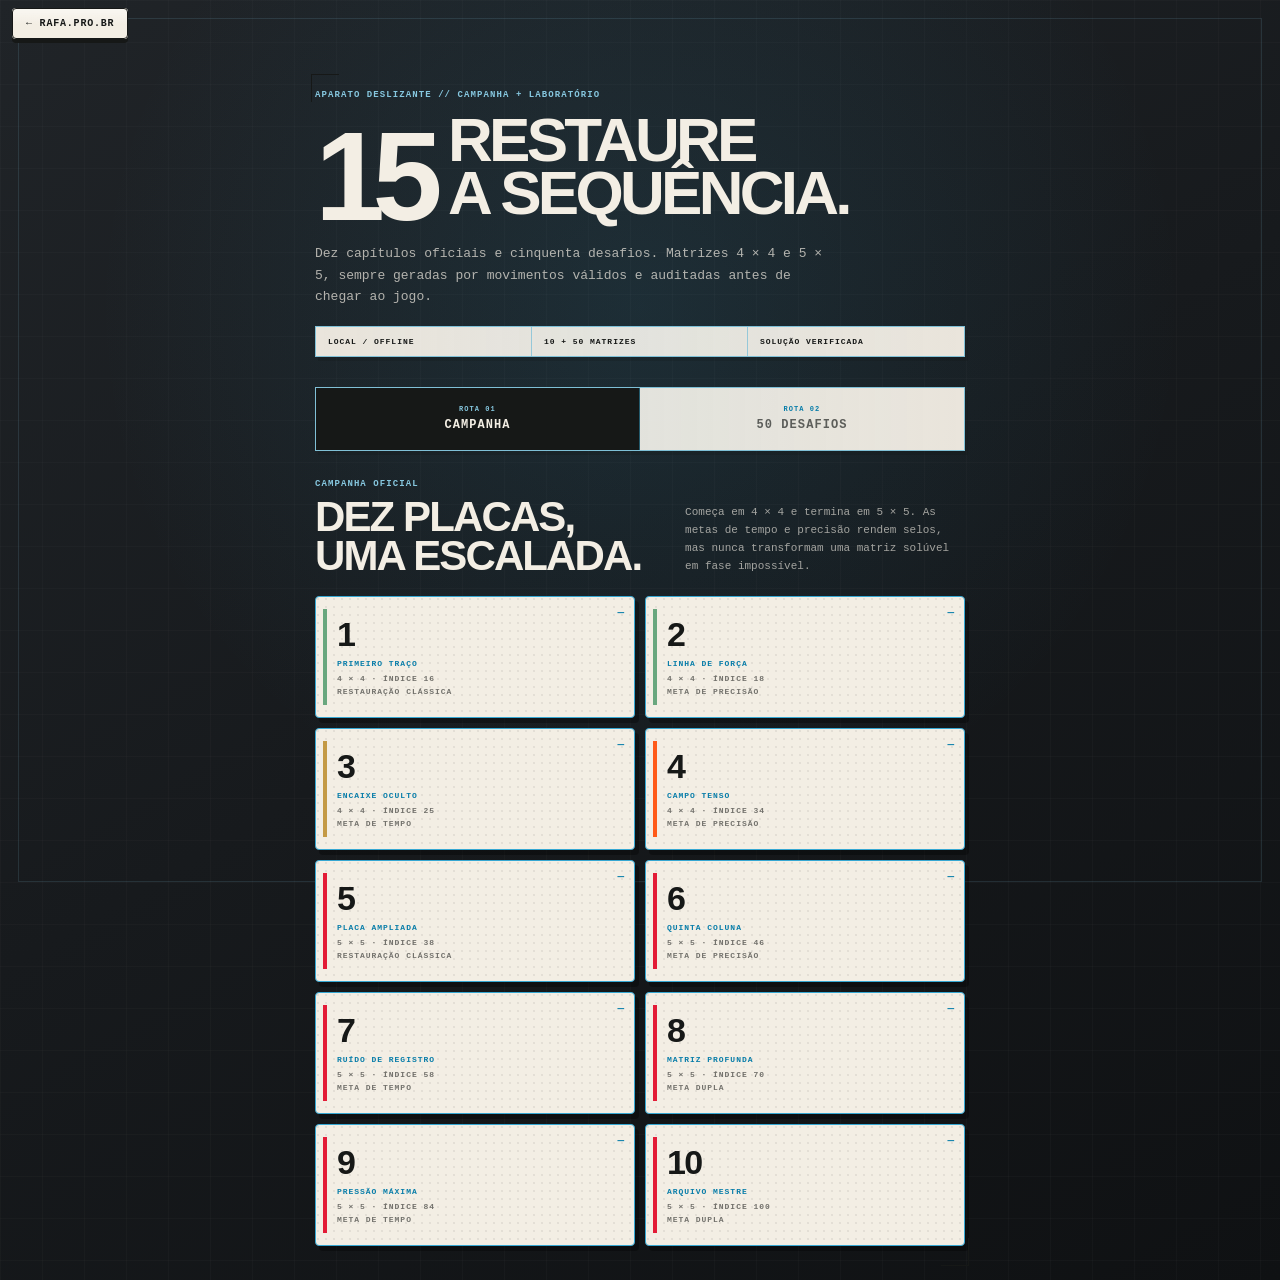
==== commit 979d36de: "Merge campaign, 50 challenges, responsive viewport and comfort audio Adds 4×4/5×5 progression, audit" ====
--- a/index.html
+++ b/index.html
@@ -4,7 +4,7 @@
   <meta charset="utf-8">
   <meta name="viewport" content="width=device-width, initial-scale=1, viewport-fit=cover">
   <meta name="theme-color" content="#171a1d">
-  <meta name="description" content="Dirlizanu: aparato editorial de quebra-cabeça com 40 matrizes calibradas.">
+  <meta name="description" content="Dirlizanu: aparato editorial de quebra-cabeça com campanha e 50 desafios auditados.">
   <meta name="apple-mobile-web-app-capable" content="yes">
   <meta name="apple-mobile-web-app-status-bar-style" content="black-translucent">
   <meta name="apple-mobile-web-app-title" content="dirlizanu">
@@ -13,7 +13,8 @@
   <link rel="stylesheet" href="design-system/rafamass-blueprint.css">
   <link rel="stylesheet" href="styles.css">
   <link rel="stylesheet" href="refinement.css">
-  <link rel="stylesheet" href="responsive-centering.css">
+  <link rel="stylesheet" href="responsive-center.css">
+  <link rel="stylesheet" href="experience.css">
   <title>dirlizanu — Aparato deslizante</title>
   <script data-goatcounter="https://dirlizanu.goatcounter.com/count" async src="//gc.zgo.at/count.js"></script>
 </head>
@@ -23,30 +24,63 @@
   <section id="screen-select" class="screen active" aria-hidden="false">
     <main class="select-shell">
       <header class="select-header">
-        <span class="product-kicker">Aparato deslizante // matriz 4 × 4</span>
+        <span class="product-kicker">Aparato deslizante // campanha + laboratório</span>
         <div class="select-title-lockup">
           <span class="select-index" aria-hidden="true">15</span>
           <h1>Restaure<br>a sequência.</h1>
         </div>
-        <p>Quarenta matrizes oficiais. Cada faixa mede distância, conflito e resistência antes do primeiro movimento.</p>
+        <p>Dez capítulos oficiais e cinquenta desafios. Matrizes 4 × 4 e 5 × 5, sempre geradas por movimentos válidos e auditadas antes de chegar ao jogo.</p>
         <div class="select-meta rm-meta-strip" aria-hidden="true">
           <span>LOCAL / OFFLINE</span>
-          <span>40 MATRIZES</span>
-          <span>REGISTRO PERSISTENTE</span>
+          <span>10 + 50 MATRIZES</span>
+          <span>SOLUÇÃO VERIFICADA</span>
         </div>
       </header>
-      <div id="levelsGrid" aria-label="Seleção de níveis"></div>
+
+      <nav class="mode-switch rm-meta-strip" aria-label="Modo de jogo">
+        <button class="mode-button active" id="modeCampaign" type="button" aria-pressed="true">
+          <small>ROTA 01</small>
+          Campanha
+        </button>
+        <button class="mode-button" id="modeChallenges" type="button" aria-pressed="false">
+          <small>ROTA 02</small>
+          50 desafios
+        </button>
+      </nav>
+
+      <section id="campaignPanel" class="mode-panel" aria-labelledby="modeCampaign">
+        <div class="panel-heading">
+          <div>
+            <span class="product-kicker">Campanha oficial</span>
+            <h2>Dez placas, uma escalada.</h2>
+          </div>
+          <p>Começa em 4 × 4 e termina em 5 × 5. As metas de tempo e precisão rendem selos, mas nunca transformam uma matriz solúvel em fase impossível.</p>
+        </div>
+        <div id="campaignGrid" class="campaign-grid" aria-label="Capítulos da campanha"></div>
+      </section>
+
+      <section id="challengesPanel" class="mode-panel" aria-labelledby="modeChallenges" hidden>
+        <div class="panel-heading">
+          <div>
+            <span class="product-kicker">Laboratório de desafios</span>
+            <h2>Cinquenta variações auditadas.</h2>
+          </div>
+          <p>Cinco séries de dez. Clássico, precisão, tempo e meta dupla alternam sem alterar a regra central do quebra-cabeça.</p>
+        </div>
+        <nav id="challengeSeries" class="series-switch" aria-label="Séries de desafios"></nav>
+        <div id="challengeGrid" class="challenge-grid" aria-label="Desafios da série selecionada"></div>
+      </section>
     </main>
   </section>
 
   <section id="screen-game" class="screen" aria-hidden="true">
     <main class="game-shell">
       <header class="game-topbar rm-meta-strip">
-        <button class="button button-quiet rm-command" id="btnBack" type="button">← Níveis</button>
+        <button class="button button-quiet rm-command" id="btnBack" type="button">← Seleção</button>
 
         <div class="game-identification">
-          <strong id="gameLevel">Nível 1 de 40</strong>
-          <span id="gameDifficulty" class="game-difficulty easy">★☆☆☆ Iniciante</span>
+          <strong id="gameLevel">Capítulo 1 de 10</strong>
+          <span id="gameDifficulty" class="game-difficulty easy">4 × 4 · iniciação</span>
           <small id="gameMatrix">Matriz oficial</small>
         </div>
 
@@ -62,18 +96,28 @@
         </div>
       </header>
 
-      <section class="machine rm-surface" aria-label="Aparato de jogo">
+      <section class="machine rm-surface" id="machine" aria-label="Aparato de jogo">
         <header class="machine-head">
           <div>
-            <span class="machine-kicker">Unidade móvel // sequência numérica</span>
-            <strong>Campo de montagem</strong>
+            <span class="machine-kicker" id="gameModeLabel">Campanha // capítulo oficial</span>
+            <strong id="gameTitle">Primeiro traço</strong>
           </div>
-          <div class="machine-register" aria-hidden="true">SÉRIE D-15<br>ENCAIXES 16<br>ESTADO ATIVO</div>
+          <div class="machine-register" aria-hidden="true">
+            <span id="gameSeries">SÉRIE C-01</span><br>
+            <span id="gameSize">ENCAIXES 16</span><br>
+            <span id="gameState">ESTADO ATIVO</span>
+          </div>
         </header>
+
+        <div class="objective-strip rm-meta-strip">
+          <span id="gameObjective">Objetivo: restaure a sequência.</span>
+          <span id="gameProgress">Registro livre</span>
+        </div>
 
         <div class="board-area" id="boardArea">
           <div class="board-shell" id="boardShell">
-            <div class="board" id="board" role="grid" aria-label="Quebra-cabeça de quinze peças"></div>
+            <div class="board" id="board" role="grid" aria-label="Quebra-cabeça deslizante"></div>
+            <div class="blueprint-intro" id="blueprintIntro" hidden aria-hidden="true"></div>
           </div>
         </div>
 
@@ -85,21 +129,22 @@
 
       <footer class="game-footer">
         <button class="button rm-command" id="btnRestart" type="button" data-command="CMD 01">Reiniciar</button>
-        <button class="button button-primary rm-command" id="btnShuffle" type="button" data-command="CMD 02">Nova matriz</button>
+        <button class="button rm-command" id="btnShuffle" type="button" data-command="CMD 02">Variação</button>
         <button class="button sound-toggle rm-command" id="soundToggle" type="button" aria-pressed="true" data-command="AUDIO">Som: ligado</button>
       </footer>
 
-      <p class="game-hint">Clique, arraste a fileira ou use as setas. A matriz livre não altera recordes oficiais.</p>
+      <p class="game-hint">Clique, arraste a fileira ou use as setas. Metas rendem selos; concluir a matriz continua sendo a missão principal.</p>
       <div id="gameLive" class="sr-only" aria-live="polite"></div>
     </main>
   </section>
 
   <section id="screen-win" class="screen" aria-hidden="true">
+    <div id="confettiLayer" class="confetti-layer" aria-hidden="true"></div>
     <main class="win-shell rm-dossier">
       <span class="product-kicker">Dossiê de conclusão // registro validado</span>
       <div class="win-heading">
-        <div class="win-mark rm-key rm-key-signal" aria-hidden="true">15</div>
-        <h2 id="winLevel">Nível restaurado</h2>
+        <div class="win-mark rm-key rm-key-signal" id="winMark" aria-hidden="true">15</div>
+        <h2 id="winLevel">Sequência restaurada</h2>
       </div>
 
       <div class="win-stats rm-meta-strip">
@@ -113,12 +158,18 @@
         </div>
       </div>
 
+      <div class="win-seal" id="winSeal">
+        <span id="winSealCode">SELO DE RESTAURAÇÃO</span>
+        <strong id="winSealTitle">Registro concluído</strong>
+        <p id="winObjective">A matriz respondeu.</p>
+      </div>
+
       <p id="winRecord" class="win-record"></p>
 
       <div class="win-actions">
-        <button class="button button-primary rm-command" id="btnNext" type="button">Próximo nível</button>
+        <button class="button button-primary rm-command" id="btnNext" type="button">Próximo</button>
         <button class="button rm-command" id="btnReplay" type="button">Jogar novamente</button>
-        <button class="button rm-command" id="btnMenu" type="button">Menu de níveis</button>
+        <button class="button rm-command" id="btnMenu" type="button">Voltar à seleção</button>
       </div>
 
       <aside class="win-breakout" aria-hidden="true">
@@ -129,6 +180,7 @@
     </main>
   </section>
 
+  <script src="audio-engine.js"></script>
   <script src="levels.js"></script>
   <script src="game.js"></script>
 </body>
--- a/responsive-center.css
+++ b/responsive-center.css
@@ -0,0 +1,283 @@
+/*
+ * Dirlizanu — responsive viewport contract
+ *
+ * The gameplay screen must fit inside the visual viewport without page scroll.
+ * Width and height both participate in the board size. Secondary chrome yields
+ * before the puzzle becomes too small.
+ */
+
+:root {
+  --dz-safe-gap: clamp(8px, 1.8vmin, 16px);
+  --dz-board-height-budget: 330px;
+}
+
+html,
+body {
+  min-height: 100%;
+}
+
+body:has(#screen-game.active) {
+  overflow: hidden;
+}
+
+#screen-game.active {
+  display: grid;
+  width: 100%;
+  height: 100vh;
+  height: 100svh;
+  height: 100dvh;
+  min-height: 0;
+  overflow: hidden;
+  padding:
+    max(var(--dz-safe-gap), env(safe-area-inset-top))
+    max(var(--dz-safe-gap), env(safe-area-inset-right))
+    max(var(--dz-safe-gap), env(safe-area-inset-bottom))
+    max(var(--dz-safe-gap), env(safe-area-inset-left));
+  place-items: center;
+}
+
+#screen-game .game-shell {
+  display: grid;
+  grid-template-rows: auto minmax(0, 1fr) auto auto;
+  gap: 0;
+  width: min(100%, 620px);
+  max-width: 100%;
+  height: auto;
+  max-height: 100%;
+  min-height: 0;
+  margin: 0;
+  padding: 0;
+}
+
+#screen-game .game-topbar {
+  min-width: 0;
+}
+
+#screen-game .machine {
+  display: grid;
+  grid-template-rows: auto auto minmax(0, 1fr) auto;
+  min-width: 0;
+  min-height: 0;
+  overflow: hidden;
+}
+
+#screen-game .board-area {
+  display: grid;
+  width: min(
+    calc(100% - 18px),
+    calc(100dvh - var(--dz-board-height-budget))
+  );
+  min-width: 0;
+  min-height: 0;
+  margin-inline: auto;
+  place-items: center;
+}
+
+#screen-game .board-shell {
+  width: max-content !important;
+  max-width: none;
+  justify-self: center;
+}
+
+#screen-game .game-footer,
+#screen-game .game-hint {
+  min-width: 0;
+}
+
+/* Conventional laptops and browser windows with limited vertical room. */
+@media (max-height: 800px) {
+  :root {
+    --dz-safe-gap: 8px;
+    --dz-board-height-budget: 330px;
+  }
+
+  #screen-game .game-topbar {
+    margin-bottom: 7px;
+  }
+
+  #screen-game .game-identification,
+  #screen-game .stat {
+    padding-block: 7px;
+  }
+
+  #screen-game .machine {
+    padding-block: 10px;
+  }
+
+  #screen-game .machine-head {
+    margin-bottom: 7px;
+  }
+
+  #screen-game .objective-strip {
+    margin-bottom: 7px;
+    padding-block: 6px;
+  }
+
+  #screen-game .machine-foot {
+    margin-top: 7px;
+  }
+
+  body #screen-game .game-footer {
+    margin-top: 8px;
+  }
+
+  body #screen-game .game-footer .button {
+    min-height: 42px;
+    padding-block: 6px;
+  }
+
+  #screen-game .game-hint {
+    display: none;
+  }
+}
+
+/* Short screens: metadata yields before the board. */
+@media (max-height: 680px) {
+  :root {
+    --dz-board-height-budget: 240px;
+  }
+
+  #screen-game .machine-register,
+  #screen-game .machine-foot,
+  #screen-game .game-identification small {
+    display: none;
+  }
+
+  #screen-game .machine-head strong {
+    font-size: 17px;
+  }
+
+  #screen-game .machine-kicker {
+    font-size: 7px;
+  }
+
+  #screen-game .objective-strip {
+    font-size: 6px;
+  }
+
+  #screen-game .game-footer .button[data-command]::before {
+    display: none;
+  }
+}
+
+/* Landscape phones and very short embedded webviews. */
+@media (max-height: 540px) and (orientation: landscape) {
+  :root {
+    --dz-safe-gap: 5px;
+    --dz-board-height-budget: 154px;
+  }
+
+  #screen-game .game-shell {
+    width: min(100%, 760px);
+    grid-template-columns: minmax(0, 1fr) minmax(260px, 58vh);
+    grid-template-rows: auto minmax(0, 1fr) auto;
+    column-gap: 7px;
+  }
+
+  #screen-game .game-topbar {
+    grid-column: 1;
+    grid-row: 1;
+    margin-bottom: 6px;
+  }
+
+  #screen-game .machine {
+    grid-column: 2;
+    grid-row: 1 / 4;
+    align-self: center;
+    padding: 7px;
+  }
+
+  #screen-game .machine-head,
+  #screen-game .objective-strip,
+  #screen-game .machine-foot {
+    display: none;
+  }
+
+  #screen-game .board-area {
+    width: min(100%, calc(100dvh - 28px));
+  }
+
+  body #screen-game .game-footer {
+    grid-column: 1;
+    grid-row: 2;
+    align-self: end;
+    grid-template-columns: 1fr;
+    margin: 0;
+  }
+
+  body #screen-game .game-footer .button {
+    min-height: 38px;
+  }
+
+  #screen-game .game-hint {
+    display: none;
+  }
+}
+
+/* Very short portrait viewports stay single-column and compress chrome. */
+@media (max-height: 540px) and (orientation: portrait) {
+  :root {
+    --dz-safe-gap: 5px;
+    --dz-board-height-budget: 205px;
+  }
+
+  #screen-game .game-topbar {
+    margin-bottom: 4px;
+  }
+
+  #screen-game .machine-head,
+  #screen-game .machine-foot,
+  #screen-game .game-hint,
+  #screen-game .game-identification small,
+  #screen-game .game-difficulty,
+  #screen-game .button[data-command]::before {
+    display: none;
+  }
+
+  #screen-game .objective-strip {
+    margin-bottom: 4px;
+    padding-block: 4px;
+  }
+
+  body #screen-game .game-footer {
+    margin-top: 5px;
+  }
+
+  body #screen-game .game-footer .button {
+    min-height: 36px;
+    padding-block: 5px;
+  }
+}
+
+/* Narrow phones: preserve safe gutters and equal command widths. */
+@media (max-width: 560px) and (min-height: 541px) {
+  :root {
+    --dz-board-height-budget: 300px;
+  }
+
+  #screen-game.active {
+    padding-inline:
+      max(7px, env(safe-area-inset-left))
+      max(7px, env(safe-area-inset-right));
+  }
+
+  #screen-game .game-shell {
+    width: min(100%, 480px);
+  }
+
+  #screen-game .board-area {
+    width: min(
+      calc(100% - 14px),
+      calc(100dvh - var(--dz-board-height-budget))
+    );
+  }
+}
+
+@supports not (height: 100dvh) {
+  #screen-game .board-area {
+    width: min(
+      calc(100% - 18px),
+      calc(100vh - var(--dz-board-height-budget))
+    );
+  }
+}
--- a/experience.css
+++ b/experience.css
@@ -0,0 +1,472 @@
+/*
+ * Dirlizanu — campaign, challenge and motion layer
+ * Stacked after the RafaMass Blueprint foundations.
+ */
+
+/* The board remains the only strong signal during play. */
+#screen-game .game-footer {
+  display: grid;
+  grid-template-columns: repeat(3, minmax(0, 1fr));
+  gap: 7px;
+  width: 100%;
+  margin-top: 12px;
+}
+
+#screen-game .game-footer .button {
+  min-width: 0;
+  min-height: 48px;
+  padding: 8px 7px;
+  overflow: hidden;
+  color: var(--rm-ink);
+  border-color: rgba(22, 24, 23, .72);
+  background:
+    linear-gradient(180deg, rgba(255,255,255,.5), transparent 55%),
+    var(--rm-paper);
+  box-shadow: 0 3px 0 rgba(22, 24, 23, .82);
+  font-size: clamp(8px, 1.8vw, 10px);
+  line-height: 1.15;
+  text-overflow: ellipsis;
+  white-space: nowrap;
+}
+
+#screen-game .game-footer .button:hover {
+  background:
+    linear-gradient(180deg, rgba(255,255,255,.68), transparent 55%),
+    var(--rm-paper-high);
+}
+
+#screen-game .game-footer .button[data-command]::before {
+  margin-bottom: 4px;
+  color: #087da9;
+  font-size: 6px;
+}
+
+#screen-game .sound-toggle {
+  min-width: 0;
+}
+
+.mode-switch {
+  display: grid;
+  grid-template-columns: repeat(2, minmax(0, 1fr));
+  margin: 0 0 28px;
+}
+
+.mode-button {
+  min-height: 62px;
+  padding: 12px 16px;
+  border: 0;
+  border-right: 1px solid rgba(54, 167, 210, .46);
+  color: rgba(22, 24, 23, .66);
+  background: transparent;
+  cursor: pointer;
+  font: 700 12px/1.2 var(--rm-font-technical);
+  letter-spacing: .09em;
+  text-transform: uppercase;
+}
+
+.mode-button:last-child {
+  border-right: 0;
+}
+
+.mode-button small {
+  display: block;
+  margin-bottom: 5px;
+  color: #087da9;
+  font-size: 7px;
+  letter-spacing: .15em;
+}
+
+.mode-button.active {
+  color: var(--rm-paper);
+  background: var(--rm-ink);
+}
+
+.mode-button.active small {
+  color: var(--rm-cyan);
+}
+
+.mode-panel[hidden] {
+  display: none !important;
+}
+
+.panel-heading {
+  display: grid;
+  grid-template-columns: minmax(0, 1.1fr) minmax(220px, .9fr);
+  gap: 28px;
+  align-items: end;
+  margin-bottom: 20px;
+}
+
+.panel-heading .product-kicker {
+  margin-bottom: 8px;
+}
+
+.panel-heading h2 {
+  margin: 0;
+  color: var(--rm-paper);
+  font-size: clamp(27px, 5.5vw, 42px);
+  line-height: .94;
+  letter-spacing: -.045em;
+  text-transform: uppercase;
+}
+
+.panel-heading p {
+  margin: 0;
+  color: rgba(243, 238, 228, .64);
+  font: 11px/1.65 var(--rm-font-technical);
+}
+
+.campaign-grid,
+.challenge-grid {
+  display: grid;
+  grid-template-columns: repeat(2, minmax(0, 1fr));
+  gap: 10px;
+}
+
+.campaign-grid .level-card,
+.challenge-grid .level-card {
+  min-height: 122px;
+}
+
+.series-switch {
+  display: grid;
+  grid-template-columns: repeat(5, minmax(0, 1fr));
+  margin-bottom: 12px;
+  border: 1px solid rgba(54, 167, 210, .55);
+}
+
+.series-button {
+  min-height: 38px;
+  border: 0;
+  border-right: 1px solid rgba(54, 167, 210, .42);
+  color: var(--rm-cyan);
+  background: rgba(243, 238, 228, .04);
+  cursor: pointer;
+  font: 700 8px/1 var(--rm-font-technical);
+  letter-spacing: .1em;
+  text-transform: uppercase;
+}
+
+.series-button:last-child {
+  border-right: 0;
+}
+
+.series-button.active {
+  color: var(--rm-ink);
+  background: var(--rm-paper);
+}
+
+.objective-strip {
+  position: relative;
+  z-index: 2;
+  display: flex;
+  justify-content: space-between;
+  gap: 14px;
+  margin: 0 3px 10px;
+  padding: 8px 10px;
+  color: rgba(22, 24, 23, .68);
+  box-shadow: none;
+  font: 700 7px/1.4 var(--rm-font-technical);
+  letter-spacing: .09em;
+  text-transform: uppercase;
+}
+
+.objective-strip span:last-child {
+  flex: 0 0 auto;
+  color: #087da9;
+  text-align: right;
+}
+
+/* Intrinsic chassis sizing fixes the old board/frame displacement. */
+#screen-game .board-shell {
+  display: block;
+  width: max-content !important;
+  max-width: none;
+}
+
+#screen-game .board {
+  margin: 0;
+}
+
+.board[data-size="5"] .tile {
+  letter-spacing: -.04em;
+}
+
+.board[data-size="5"] .tile-registration {
+  width: 10%;
+  height: 10%;
+}
+
+/* Blueprint construction: the board is drawn before it is revealed. */
+.blueprint-intro {
+  position: absolute;
+  inset: 8px;
+  z-index: 12;
+  display: grid;
+  place-items: center;
+  overflow: hidden;
+  border: 1px solid rgba(22, 24, 23, .42);
+  border-radius: calc(var(--rm-radius-object) - 9px);
+  color: #087da9;
+  background:
+    radial-gradient(circle at 2px 2px, rgba(22,24,23,.075) 1px, transparent 1.2px) 0 0/8px 8px,
+    linear-gradient(145deg, rgba(216,240,248,.98), rgba(243,238,228,.98));
+  opacity: 1;
+  transition: opacity 420ms var(--rm-impact-ease);
+  pointer-events: none;
+}
+
+.blueprint-intro[hidden] {
+  display: none;
+}
+
+.blueprint-intro svg {
+  width: 82%;
+  height: 82%;
+  overflow: visible;
+}
+
+.blueprint-stroke {
+  fill: none;
+  stroke: var(--rm-cyan-strong);
+  stroke-width: .7;
+  vector-effect: non-scaling-stroke;
+  stroke-linecap: square;
+  stroke-dasharray: 220;
+  stroke-dashoffset: 220;
+  animation: blueprintDraw 620ms var(--rm-impact-ease) forwards;
+  animation-delay: var(--bp-delay, 0ms);
+}
+
+.blueprint-frame {
+  stroke: var(--rm-ink);
+  stroke-width: 1;
+}
+
+.blueprint-corner {
+  stroke: var(--rm-vermilion);
+  stroke-width: 1.2;
+}
+
+.blueprint-caption {
+  position: absolute;
+  left: 9%;
+  right: 9%;
+  bottom: 6%;
+  color: #087da9;
+  font: 700 7px/1.35 var(--rm-font-technical);
+  letter-spacing: .13em;
+  text-align: center;
+  text-transform: uppercase;
+}
+
+.blueprint-building .tiles-layer {
+  opacity: 0;
+}
+
+.blueprint-building .slots-layer {
+  opacity: .22;
+}
+
+.blueprint-reveal .blueprint-intro {
+  opacity: 0;
+}
+
+.blueprint-reveal .tiles-layer {
+  animation: blueprintPieces 420ms var(--rm-impact-ease) both;
+}
+
+.blueprint-reveal .slots-layer {
+  animation: blueprintSlots 360ms ease both;
+}
+
+@keyframes blueprintDraw {
+  to { stroke-dashoffset: 0; }
+}
+
+@keyframes blueprintPieces {
+  from { opacity: 0; transform: translateY(6px) scale(.985); }
+  to { opacity: 1; transform: none; }
+}
+
+@keyframes blueprintSlots {
+  from { opacity: .22; }
+  to { opacity: 1; }
+}
+
+/* Completion dossier and theme-specific confetti. */
+.confetti-layer {
+  position: fixed;
+  inset: 0;
+  z-index: 80;
+  overflow: hidden;
+  pointer-events: none;
+}
+
+.confetti-piece {
+  position: absolute;
+  top: -36px;
+  left: var(--confetti-x);
+  width: 8px;
+  height: 20px;
+  opacity: 0;
+  animation: editorialConfetti var(--confetti-duration) cubic-bezier(.18,.72,.28,1) var(--confetti-delay) forwards;
+}
+
+.confetti-paper {
+  border: 1px solid rgba(22,24,23,.2);
+  background: var(--rm-paper);
+}
+
+.confetti-cyan {
+  width: 5px;
+  height: 27px;
+  background: var(--rm-cyan-strong);
+}
+
+.confetti-line {
+  width: 18px;
+  height: 3px;
+  border-top: 2px solid var(--rm-ink);
+  border-right: 2px solid var(--rm-ink);
+  background: transparent;
+}
+
+.confetti-stamp {
+  width: 12px;
+  height: 12px;
+  border: 2px solid var(--rm-red);
+  background: transparent;
+}
+
+@keyframes editorialConfetti {
+  0% {
+    opacity: 0;
+    transform: translate3d(0,-20px,0) rotate(0deg);
+  }
+  12% { opacity: 1; }
+  100% {
+    opacity: 0;
+    transform: translate3d(var(--confetti-drift),105dvh,0) rotate(var(--confetti-spin));
+  }
+}
+
+.win-seal {
+  margin: 18px 0 8px;
+  padding: 13px 15px;
+  border: 1px dashed rgba(22,24,23,.52);
+  color: rgba(22,24,23,.68);
+  background: rgba(255,255,255,.18);
+}
+
+.win-seal span,
+.win-seal strong,
+.win-seal p {
+  display: block;
+}
+
+.win-seal span {
+  color: #087da9;
+  font: 700 7px/1.3 var(--rm-font-technical);
+  letter-spacing: .14em;
+  text-transform: uppercase;
+}
+
+.win-seal strong {
+  margin-top: 5px;
+  font-size: 20px;
+  text-transform: uppercase;
+}
+
+.win-seal p {
+  margin: 6px 0 0;
+  font: 10px/1.5 var(--rm-font-technical);
+}
+
+.win-seal.earned {
+  border-style: solid;
+  border-color: var(--rm-vermilion);
+  box-shadow: inset 5px 0 0 var(--rm-vermilion);
+}
+
+@media (max-width: 560px) {
+  .panel-heading {
+    grid-template-columns: 1fr;
+    gap: 10px;
+  }
+
+  .campaign-grid,
+  .challenge-grid {
+    grid-template-columns: repeat(2, minmax(0, 1fr));
+  }
+
+  .mode-button {
+    min-height: 56px;
+    padding-inline: 9px;
+    font-size: 10px;
+  }
+
+  .objective-strip {
+    align-items: flex-start;
+    font-size: 6.5px;
+  }
+
+  #screen-game .game-footer {
+    gap: 5px;
+  }
+
+  #screen-game .game-footer .button {
+    min-height: 45px;
+    padding-inline: 4px;
+    font-size: 8px;
+  }
+
+  #screen-game .game-footer .button[data-command]::before {
+    font-size: 5.5px;
+  }
+}
+
+@media (max-width: 370px) {
+  .campaign-grid,
+  .challenge-grid {
+    grid-template-columns: 1fr;
+  }
+
+  .series-button {
+    font-size: 7px;
+  }
+
+  .objective-strip {
+    display: grid;
+  }
+
+  .objective-strip span:last-child {
+    text-align: left;
+  }
+
+  #screen-game .game-footer .button {
+    font-size: 7.5px;
+    letter-spacing: .04em;
+  }
+}
+
+@media (max-height: 660px) {
+  .objective-strip {
+    margin-bottom: 6px;
+    padding-block: 6px;
+  }
+
+  .blueprint-caption {
+    display: none;
+  }
+}
+
+@media (prefers-reduced-motion: reduce) {
+  .blueprint-stroke,
+  .blueprint-reveal .tiles-layer,
+  .blueprint-reveal .slots-layer,
+  .confetti-piece {
+    animation-duration: .01ms !important;
+    animation-delay: 0ms !important;
+  }
+}
